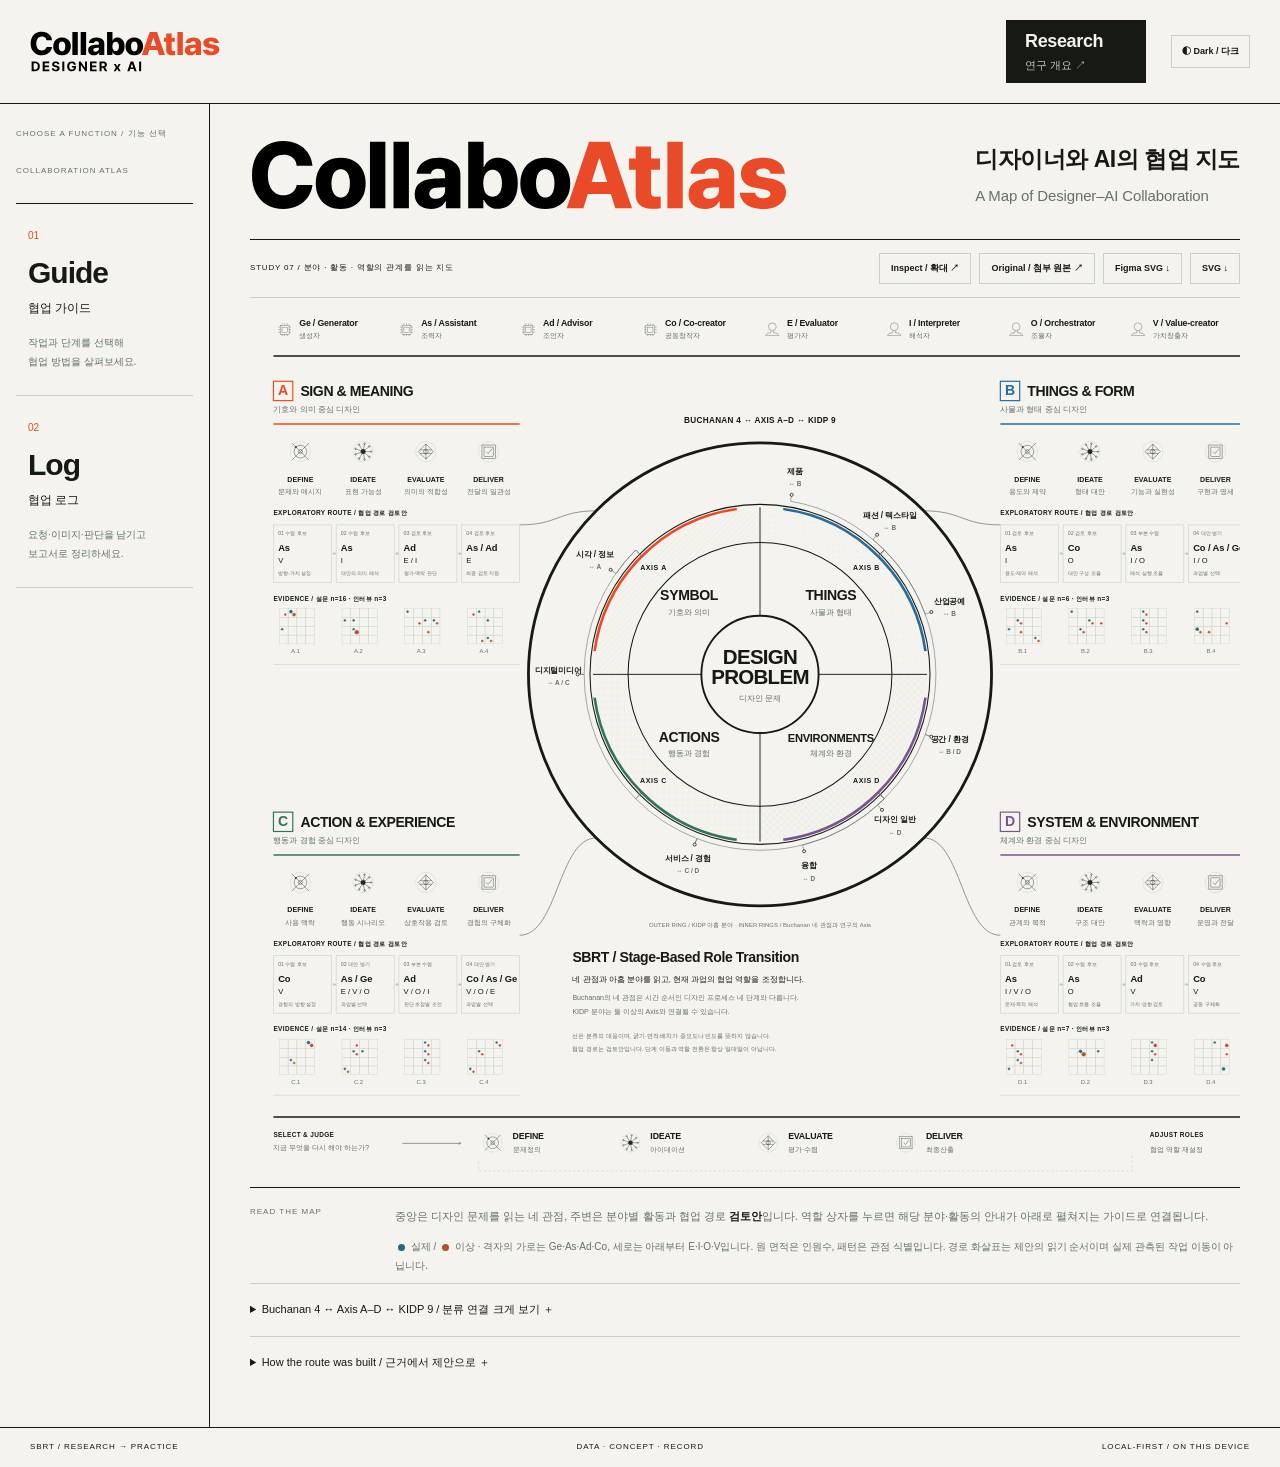
==== index.html @ 07b196d2 "Initial deploy: Collaboration Atlas static web app" ====
<!doctype html><html lang="ko"><head><meta charset="utf-8"><meta name="viewport" content="width=device-width,initial-scale=1"><meta name="theme-color" content="#FAFAF6"><title>CollaboAtlas — 디자이너와 AI의 협업 지도</title><meta name="description" content="분야, 단계, 역할과 판단을 연결하는 SBRT 연구 아틀라스와 협업 기록 도구"><script src="theme.js"></script><link rel="stylesheet" href="style.css"></head><body><header><a href="#atlas" class="brand" aria-label="CollaboAtlas 전체 지도"><img class="custom-logo logo-light" src="assets/wordmark/CollaboAtlas_custom_header_light.svg" alt="CollaboAtlas — DESIGNER × AI"><img class="custom-logo logo-dark" src="assets/wordmark/CollaboAtlas_custom_header_dark.svg" alt="CollaboAtlas — DESIGNER × AI"></a><nav id="app-modes" aria-label="두 핵심 기능"></nav><a href="#model" id="research-entry">Research<small>연구 개요 ↗</small></a><span class="header-context">ANATOMY OF<br>DESIGN COLLABORATION</span><div class="field-switch"><small>REFERENCE DOMAIN / 참고 분야</small><div id="field-switch"></div></div><button id="theme-toggle" type="button" aria-label="다크 모드로 전환" aria-pressed="false">◐ Dark / 다크</button><a class="archive-link" href="#assets">SVG ARCHIVE ↗<small>편집 가능한 도판</small></a></header><div class="app-shell"><aside><div class="index-caption">INDEX / READ · EXPLORE · RECORD</div><nav id="navigation"></nav><div class="sidebar-note"><i></i>관계는 고정되지 않는다.<br>역할과 판단을 함께 읽는다.<small>SURVEY n=43 / INTERVIEWS n=12</small></div></aside><main id="main" tabindex="-1"><p class="loading">Loading the atlas / 연구 지도를 불러오는 중입니다.</p></main></div><footer><span>SBRT / RESEARCH → PRACTICE</span><span>DATA · CONCEPT · RECORD</span><span>LOCAL-FIRST / ON THIS DEVICE</span></footer><div id="toast" role="status" aria-live="polite"></div><dialog id="confirm-dialog" aria-labelledby="confirm-title"><h2 id="confirm-title"></h2><p id="confirm-body"></p><div class="button-row"><button id="confirm-cancel">Cancel / 취소</button><button id="confirm-apply" class="danger">확인한 범위 삭제</button></div></dialog><section id="report" hidden></section><input id="backup-input" type="file" accept="application/json,.json" hidden><script src="data.js"></script><script src="map07-data.js"></script><script src="storage.js"></script><script src="graphics.js"></script><script src="map07-graphics.js"></script><script src="app.js"></script><script src="compact.js"></script><script src="structure.js"></script><script src="inline-guide.js"></script><script src="map07-ui.js"></script></body></html>
---- style.css ----
:root{--paper:#FAFAF6;--ink:#202823;--muted:#65716A;--line:#C9D0C8;--soft:#eef1e9;--accent:#E94B29}*{box-sizing:border-box}body{margin:0;background:var(--paper);color:var(--ink);font:13px/1.6 Arial,'Noto Sans CJK KR','Noto Sans KR',sans-serif}button,input,select,textarea{font:inherit;color:inherit}button,a,summary,input,select,textarea{touch-action:manipulation}button{cursor:pointer;border:1px solid var(--line);padding:9px 13px;background:transparent;font-size:11px;line-height:1.7}button:hover,.button:hover{border-color:var(--ink)}button:disabled{cursor:wait;opacity:.55}a{color:inherit}button:focus-visible,a:focus-visible,input:focus-visible,select:focus-visible,textarea:focus-visible,summary:focus-visible,[tabindex]:focus-visible{outline:2px solid var(--accent);outline-offset:3px}input,select,textarea{border:1px solid var(--line);padding:10px 12px;background:transparent;border-radius:0}textarea{resize:vertical;min-height:95px;line-height:1.8}input[type=checkbox]{accent-color:var(--ink)}label{font-size:10px;color:var(--muted)}label>input:not([type=checkbox]),label>select,label>textarea{display:block;width:100%;margin-top:7px;color:var(--ink);font-size:12px}img{max-width:100%}header{height:110px;padding:0 30px;display:flex;align-items:center;gap:28px;border-bottom:1px solid var(--ink)}.brand{text-decoration:none;font:bold 42px/.85 Arial,sans-serif;letter-spacing:-3px}.brand span{display:block;font:8px Arial,sans-serif;letter-spacing:1.7px;margin-top:12px}.header-context{font-size:9px;letter-spacing:1px;line-height:1.8;border-left:1px solid var(--line);padding-left:20px}.field-switch{margin-left:auto}.field-switch>small{font-size:8px;letter-spacing:1px;display:block;margin-bottom:8px}#field-switch{display:flex;gap:5px}#field-switch button{padding:3px 10px 3px 2px;display:flex;align-items:center;text-align:left;border-color:var(--line)}#field-switch button img{width:30px;height:36px;object-fit:contain}#field-switch button span b{font-size:10px;font-weight:500;color:var(--field)}#field-switch button span small{font-size:7px;display:block;color:var(--muted)}#field-switch button.selected{border-color:var(--field);background:#eff1e9}.archive-link{font-size:8px;letter-spacing:.8px;text-decoration:none;margin-left:5px}.archive-link small{font-size:8px;display:block;letter-spacing:0;color:var(--muted);margin-top:6px}.app-shell{display:grid;grid-template-columns:194px minmax(0,1fr);min-height:calc(100vh - 150px)}.app-shell>aside{border-right:1px solid var(--ink);padding:23px 16px;display:flex;flex-direction:column}.index-caption{font-size:7px;letter-spacing:.7px;color:var(--muted)}.nav-section{margin-top:21px}.nav-section>span{font-size:8px;letter-spacing:1.2px;color:#7d877b;display:block;margin:0 0 8px 9px}.nav-section a{display:block;text-decoration:none;border-left:1px solid var(--line);padding:9px 10px;position:relative}.nav-section a b{font-size:12px;font-weight:500;display:block;line-height:1.2}.nav-section a small{font-size:9px;display:block;color:var(--muted);margin-top:5px}.nav-section a.active{color:var(--paper);background:var(--ink);border-color:var(--ink)}.nav-section a.active small{color:#b8c2b7}.nav-section a.active:before{content:'';position:absolute;left:-16px;top:0;bottom:0;width:3px;background:var(--accent)}.sidebar-note{margin-top:auto;padding-top:30px;font-size:10px;line-height:1.9}.sidebar-note i{display:inline-block;width:5px;height:5px;background:var(--accent);border-radius:50%;margin-right:6px}.sidebar-note small{display:block;font-size:7px;letter-spacing:.5px;margin-top:17px;color:var(--muted)}main{min-width:0;padding:27px 33px 40px}.eyebrow{display:flex;justify-content:space-between;font-size:8px;letter-spacing:1.1px;gap:20px}.eyebrow>span:last-child{color:var(--muted)}.page-intro{display:flex;justify-content:space-between;align-items:flex-end;gap:35px;margin:25px 0 28px}.page-intro h1{font:500 clamp(39px,4.2vw,65px)/1.02 Arial,sans-serif;letter-spacing:-2.6px;margin:0}.page-intro h1 em{font-style:normal;color:var(--accent)}.page-intro h2{font-size:14px;font-weight:500;margin:16px 0 0;letter-spacing:-.4px}.page-intro>p{font-size:11px;line-height:1.9;color:var(--muted);max-width:305px;margin:0 0 3px}.status-tag{display:inline-block;font-size:8px;letter-spacing:.5px;border:1px solid var(--ink);padding:3px 6px;line-height:1.5}.status-tag.data{background:var(--ink);color:var(--paper)}.status-tag.concept{border-style:dashed;color:#65715f}.status-tag.record{border-color:var(--accent);color:var(--accent)}.reading-levels{display:grid;grid-template-columns:repeat(3,1fr);border-top:1px solid var(--ink);border-bottom:1px solid var(--line);padding:13px 0;gap:20px}.reading-levels>div{display:flex;align-items:center;gap:10px}.reading-levels>div>span:last-child{font-size:9px;color:var(--muted)}.atlas-tools{display:flex;justify-content:space-between;gap:12px;align-items:center;padding:18px 0 15px}.button-row{display:flex;gap:8px;align-items:center;flex-wrap:wrap}.button{display:inline-block;border:1px solid var(--line);padding:9px 13px;font-size:11px;text-decoration:none;line-height:1.7}.dark{background:var(--ink)!important;color:var(--paper)!important;border-color:var(--ink)!important}.check-label{display:flex;align-items:center;gap:6px;font-size:9px}.check-label input{margin:0}.atlas-tools button,.atlas-tools .button,.atlas-tools select{font-size:9px;padding:7px 9px}.atlas-layout{display:grid;grid-template-columns:minmax(0,1fr) 180px;gap:22px;border-top:1px solid var(--ink);padding-top:15px}.atlas-layout>section{min-width:0}.map-viewport{overflow:auto;scrollbar-color:#a6b19f var(--paper)}.dense-map{display:block;width:100%;min-width:880px;font-family:Arial,'Noto Sans CJK KR',sans-serif}.map-viewport.zoomed .dense-map{width:1800px;max-width:none}.dense-map text{fill:var(--ink)}.gserial{font-size:10px;letter-spacing:.8px}.stage-white{fill:#FAFAF6!important;font-size:15px;letter-spacing:.8px}.glabel{font-size:13px}.gfield{font-size:12px;fill:var(--field)!important;letter-spacing:.2px}.gtiny{font-size:9px;fill:var(--muted)!important}.gcode{font-size:10px;fill:var(--muted)!important}.construction{fill:none;stroke:#d4d9d0;stroke-width:.7}.gcell{fill:none;stroke:#aeb9ac;stroke-width:.8}.gcell.occupied{fill:#e9ede4}.gconverge{fill:none;stroke:var(--field,var(--accent));stroke-width:1.1}.gcount{fill:var(--field)!important;font-size:7px}.gpath{fill:none;stroke:var(--field);stroke-width:1.2}.gpoint{fill:var(--field);stroke:var(--field);stroke-width:1}.gpoint.hollow{fill:var(--paper)}.gpointlabel{fill:var(--field)!important;font-size:7px}.gunit{fill:var(--field)!important;font-size:9px}.map-muted{opacity:.17}.map-action,.map-point{cursor:pointer}.map-action:hover,.map-point:hover{opacity:.65}.shared-ribbon{stroke:var(--field);fill:none;opacity:.2}.point-detail{font-size:10px;min-height:44px;line-height:1.8;padding:12px 0;border-top:1px solid var(--line);color:var(--accent)}.map-legend{font-size:9px;line-height:1.9;color:var(--muted)}.map-legend p{margin:5px 0}.map-legend b{color:var(--ink);font-weight:500}.atlas-rail{padding-left:18px;border-left:1px solid var(--line)}.section-code{font-size:8px;letter-spacing:.7px}.atlas-rail h3{font:500 43px/1 Arial,sans-serif;letter-spacing:-2px;margin:15px 0}.atlas-rail h3 small{display:block;font-size:10px;letter-spacing:0;margin-top:9px}.atlas-rail p{font-size:9px;line-height:1.9;color:var(--muted)}.difference-grid{display:grid;grid-template-columns:1.7fr repeat(4,1fr);gap:5px 2px;margin:25px 0 15px;align-items:center}.difference-grid>span{font-size:9px;text-align:center;color:var(--muted)}.difference-grid>b{font-size:9px;font-weight:400}.difference-grid .difference-dot{font-size:11px;color:var(--muted)}.difference-grid .changed{color:var(--ink)}.rail-break{border-top:1px solid var(--line);margin:22px 0}.actor-mini{display:flex;align-items:center;justify-content:center}.actor-mini img{width:60px;height:70px}.actor-mini span{font-size:12px;color:var(--muted)}.text-link{font-size:10px;text-decoration:none;border-bottom:1px solid var(--line);padding-bottom:4px}.practice-flow{display:grid;grid-template-columns:repeat(6,1fr);gap:16px;border-top:1px solid var(--ink);margin-top:25px;padding-top:18px}.practice-flow span{font-size:8px;letter-spacing:.4px;border:1px solid var(--line);padding:12px 10px;position:relative}.practice-flow b{display:block;font-size:8px;font-weight:400;color:var(--muted);margin-bottom:7px}.practice-flow span:not(:last-child):after{content:'→';position:absolute;right:-13px;top:22px;color:#929d8b}.bottom-actions{display:flex;gap:10px;margin:25px 0;flex-wrap:wrap}.source-note{font-size:10px;line-height:1.9;color:var(--muted);margin:15px 0}.tab-strip{display:flex;border-top:1px solid var(--ink);border-bottom:1px solid var(--line);margin-bottom:25px;overflow:auto}.tab-strip button{border:0;border-right:1px solid var(--line);padding:14px 18px;white-space:nowrap;font-size:11px}.tab-strip .active{background:var(--ink);color:var(--paper)}.model-statement{max-width:850px;margin:25px 0 35px}.model-statement p{font-size:22px;line-height:1.9;letter-spacing:-.6px}.model-statement p+p{font-size:14px;color:var(--muted);letter-spacing:0}.three-principles{display:grid;grid-template-columns:repeat(3,1fr);border-top:1px solid var(--ink);gap:28px;padding-top:20px}.three-principles article>span{font-size:9px;letter-spacing:.8px;color:var(--muted)}h3 small{display:block;font-size:12px;font-weight:400;line-height:1.8;letter-spacing:0;margin-top:8px}.three-principles h3{font-size:24px;line-height:1.15;letter-spacing:-.7px;font-weight:500}.three-principles p{font-size:11px;line-height:1.9;color:var(--muted)}.non-inversion{display:flex;gap:35px;align-items:center;border-top:1px solid var(--line);border-bottom:1px solid var(--line);padding:30px 15px;margin:25px 0}.non-inversion>img{width:110px;height:110px;flex-shrink:0}.non-inversion>div{max-width:650px}.non-inversion span{font-size:9px;letter-spacing:1px}.non-inversion h3{font-size:30px;font-weight:500;line-height:1.1;letter-spacing:-.7px;margin:16px 0}.non-inversion p{font-size:12px;line-height:1.9;color:var(--muted)}.stage-definition-grid{display:grid;grid-template-columns:repeat(4,1fr);gap:25px;margin:25px 0}.stage-definition-grid img{width:110px;height:110px;display:block}.stage-definition-grid article{border-top:1px solid var(--line);padding:20px 0}.stage-definition-grid span{font-size:9px;color:var(--muted)}.stage-definition-grid h3{font-size:25px;font-weight:500;margin:10px 0}.stage-definition-grid p{font-size:12px;line-height:1.9;color:var(--muted)}.explanation{max-width:850px;margin:25px 0}.explanation h3{font-size:22px;font-weight:500}.explanation p,.body-copy{font-size:12px;line-height:1.9;color:var(--muted)}.missing-evidence{border:1px dashed #9faa99;padding:20px 24px;margin:25px 0;max-width:1000px}.missing-evidence>b{font-size:11px;font-weight:500;letter-spacing:.5px}.missing-evidence p{font-size:11px;line-height:1.9;color:var(--muted);margin-bottom:0}.provenance-chain{display:flex;align-items:center;gap:22px;border-top:1px solid var(--line);border-bottom:1px solid var(--line);padding:25px 0;margin:25px 0}.provenance-chain>span{font-size:19px;font-weight:500;flex:1}.provenance-chain small{display:block;font-size:11px;font-weight:400;color:var(--muted);margin-top:8px}.provenance-chain>b{font-size:16px;font-weight:400;color:var(--muted)}.domain-grid{display:grid;grid-template-columns:repeat(4,1fr);margin:25px 0;border-top:1px solid var(--ink);border-bottom:1px solid var(--ink)}.domain-grid article{padding:15px 18px 20px;border-right:1px solid var(--line);display:flex;flex-direction:column}.domain-grid article:first-child{padding-left:0}.domain-grid article:last-child{border-right:0;padding-right:0}.domain-head{border:0;padding:0;display:flex;align-items:center;text-align:left;gap:5px}.domain-head img{width:75px;height:100px;flex-shrink:0}.domain-head b{font-size:16px;font-weight:500;line-height:1.2;display:block;color:var(--field);letter-spacing:-.4px}.domain-head small{font-size:11px;display:block;margin-top:8px}.domain-grid h4{font-size:14px;line-height:1.8;font-weight:500;letter-spacing:-.3px}.domain-grid p{font-size:10px;line-height:1.9;color:var(--muted)}.domain-grid article>button:last-child{font-size:10px;text-align:left;padding:14px 0 0;border:0;border-top:1px solid var(--line);margin-top:20px;color:var(--field)}.concept-caption{font-size:9px;line-height:1.8;color:var(--muted);margin-top:auto}.section-heading{display:flex;justify-content:space-between;align-items:center;gap:18px;border-top:1px solid var(--ink);padding-top:16px;margin:22px 0 18px}.section-heading>span:first-child{font-size:9px;letter-spacing:.7px}.comparison-pairs{display:grid;grid-template-columns:repeat(4,1fr);gap:22px;border-bottom:1px solid var(--ink);padding-bottom:24px}.comparison-pairs section{min-width:0;border-right:1px solid var(--line);padding-right:18px}.comparison-pairs section:last-child{border:0;padding-right:0}.comparison-pairs h3{font-size:16px;font-weight:500;color:var(--field)}.matrix-label{font-size:8px;letter-spacing:.5px;color:var(--muted);border-top:1px solid var(--line);padding-top:10px;margin-top:12px}.single-matrix{width:100%;display:block;overflow:visible}.comparison-pairs button{font-size:9px;border:0;border-top:1px solid var(--line);padding:12px 0;color:var(--field);width:100%;text-align:left}.hypothesis{border-top:1px solid var(--ink);padding:25px 0;margin-top:30px}.hypothesis h3{font-size:30px;font-weight:500;letter-spacing:-1px}.hypothesis p{font-size:12px;line-height:1.9;color:var(--muted)}.loop-diagram{display:flex;align-items:center;gap:18px;margin:25px 0}.loop-diagram span{border:1px solid var(--line);padding:18px 13px;font-size:12px;flex:1}.loop-diagram>b{font-weight:400;color:var(--muted)}.actor-legend{display:flex;align-items:center;gap:25px;padding:25px 0;border-top:1px solid var(--ink);border-bottom:1px solid var(--line);margin:25px 0 30px}.actor-legend>div{flex:1}.actor-legend img{height:100px;width:100px;object-fit:contain;display:block;margin:0 auto 15px}.actor-legend b{display:block;font-size:14px;font-weight:500;text-align:center}.actor-legend p{font-size:11px;line-height:1.9;color:var(--muted)}.actor-legend>span{color:var(--muted);font-size:20px}.role-tabs{display:grid;grid-template-columns:repeat(4,1fr);border-bottom:1px solid var(--line);margin-bottom:25px}.role-tabs button{text-align:left;border:0;padding:13px 16px;border-top:1px solid var(--line);border-right:1px solid var(--line)}.role-tabs button.active{background:#e8ece3;box-shadow:inset 0 2px var(--accent)}.role-tabs span{font-size:9px;color:var(--muted)}.role-tabs b{font-size:16px;font-weight:500;display:block;margin:5px 0}.role-tabs small{font-size:11px;display:block}.role-explainer{max-width:1000px;padding:0 20px 25px}.role-explainer>img{display:block;width:100%;max-height:490px;object-fit:contain;margin:25px auto}.role-explainer p{font-size:12px;line-height:1.9;color:var(--muted)}.guide-flow-labels{display:flex;gap:20px;align-items:center;flex-wrap:wrap;border-top:1px solid var(--ink);border-bottom:1px solid var(--line);padding:12px 0;font-size:8px;letter-spacing:.7px}.guide-flow-labels b{font-weight:400;color:var(--muted)}.guide-main{display:grid;grid-template-columns:1fr 1.15fr;gap:35px}.guide-main>section{min-width:0}.guide-main .section-heading{flex-wrap:wrap;border-top:0}.survey-line{display:flex;gap:13px;align-items:center;padding:15px 0;border-top:1px solid var(--line);border-bottom:1px solid var(--line)}.survey-line>div{flex:1;min-width:0}.survey-line small{font-size:9px;color:var(--muted)}.survey-line p{font-size:13px;font-weight:500;line-height:1.9;margin:6px 0}.survey-line>span{color:var(--accent)}.tie{font-size:9px;color:var(--muted)}.guide-matrices{display:grid;grid-template-columns:1fr 1fr;gap:20px}.guide-matrices b{font-size:9px;font-weight:500;letter-spacing:.6px}.role-selects{display:grid;grid-template-columns:1fr 1fr;gap:15px}.metaphor{font-size:25px;line-height:1.6;font-weight:500;letter-spacing:-.7px;margin:25px 0 13px}.module-actors{display:flex;align-items:center;gap:4px;padding:12px 0;border-top:1px solid var(--line);border-bottom:1px solid var(--line);margin-top:23px}.module-actors>img{width:55px;height:65px}.module-actors>span{font-size:10px}.module-actors>span small{display:block;font-size:9px;color:var(--muted)}.module-object{flex:1;min-width:80px;text-align:center;position:relative;margin:0 6px;border-left:1px solid var(--line);border-right:1px solid var(--line);padding:0 6px}.module-object img{width:40px;height:50px;display:block;margin:auto}.module-object b{font-size:9px;font-weight:500;display:block}.module-object small{font-size:8px;color:var(--muted)}.action-diagrams{display:grid;grid-template-columns:1fr;gap:15px;padding:20px 0}.action-diagrams img{width:100%;max-height:220px;object-fit:contain}.guide-bottom{display:grid;grid-template-columns:1fr 1fr;gap:35px}.guide-bottom blockquote{font-size:13px;line-height:2;border-left:2px solid var(--accent);margin:20px 0;padding:10px 18px;white-space:pre-wrap}.guide-bottom h3{font-size:22px;line-height:1.7;letter-spacing:-.6px;font-weight:500}.guide-bottom>section>p{font-size:12px;line-height:1.9;color:var(--muted)}.stage-autonomy{display:flex;align-items:center;gap:25px;padding:18px 0;border-top:1px solid var(--line);margin-top:30px}.stage-autonomy>span{font-size:9px;letter-spacing:.5px}.stage-autonomy strong{font-size:29px;font-weight:500;letter-spacing:-1px}.stage-autonomy strong small{font-size:12px;letter-spacing:0;color:var(--muted)}.stage-autonomy p{font-size:10px;line-height:1.8;color:var(--muted)}.evidence-columns{display:grid;grid-template-columns:repeat(3,1fr);gap:30px;border-top:1px solid var(--ink);padding-top:25px}.evidence-columns>article{border-right:1px solid var(--line);padding-right:25px}.evidence-columns>article:last-child{border:0;padding:0}.evidence-columns h3{font:500 55px/1.1 Arial,sans-serif;letter-spacing:-2px;margin:22px 0}.evidence-columns h3 small{font-size:11px;letter-spacing:0;line-height:1.8;margin-top:13px}.evidence-columns p{font-size:11px;line-height:1.95;color:var(--muted)}.evidence-columns .small-metric{font-size:31px;letter-spacing:-.9px}.autonomy-table{border-top:1px solid var(--line);margin:20px 0}.autonomy-table>div{display:flex;justify-content:space-between;align-items:center;padding:12px 0;border-bottom:1px solid var(--line)}.autonomy-table>div>span{font-size:12px}.autonomy-table small{font-size:9px;display:block;color:var(--muted)}.autonomy-table b{font-size:22px;font-weight:500}.autonomy-table b small{display:inline;font-size:10px;margin-left:4px}.line-grammar{margin:30px 0}.line-grammar h3{font-size:23px;font-weight:500}.line-grammar table{width:100%;border-collapse:collapse}.line-grammar th,.line-grammar td{font-size:11px;text-align:left;padding:15px 13px;border-bottom:1px solid var(--line);font-weight:400}.line-grammar th{background:var(--soft)}.storage-note{border-top:1px solid var(--ink);border-bottom:1px solid var(--line);padding:13px 0;margin-bottom:20px}.storage-note>span{font-size:9px;letter-spacing:.6px}.storage-note p{font-size:10px;color:var(--muted);margin:6px 0 0}.storage-note.error{color:#9b3c2f}.project-picker{display:flex;align-items:flex-end;gap:15px;margin:20px 0}.project-picker label{min-width:250px;flex:1}.project-picker select{font-size:14px}.project-editor{border-top:1px solid var(--line);border-bottom:1px solid var(--line);padding:17px 0;margin:20px 0}.project-editor summary,.entry-details summary,.timeline-entry summary{font-size:11px;cursor:pointer}.project-editor form{padding-top:20px}.form-grid{display:grid;grid-template-columns:1fr 1fr;gap:20px;margin:15px 0 20px}.project-editor textarea{min-height:80px}.project-editor .button-row{margin-top:20px}.record-project-title{display:flex;align-items:center;justify-content:space-between;gap:30px;margin:30px 0}.record-project-title span{font-size:9px;letter-spacing:.8px;color:var(--accent)}.record-project-title h3{font-size:28px;font-weight:500;letter-spacing:-.7px;margin:8px 0}.record-project-title p{font-size:11px;color:var(--muted);max-width:650px}.record-stage-tabs{display:grid;grid-template-columns:repeat(4,1fr);border-top:1px solid var(--ink);border-bottom:1px solid var(--ink);margin:25px 0}.record-stage-tabs button{border:0;border-right:1px solid var(--line);padding:10px 12px;display:flex;align-items:center;gap:10px;text-align:left}.record-stage-tabs button:last-child{border:0}.record-stage-tabs button.active{background:var(--soft);box-shadow:inset 0 -2px var(--accent)}.record-stage-tabs img{width:45px;height:50px;object-fit:contain}.record-stage-tabs span{font-size:12px}.record-stage-tabs small{font-size:9px;display:block;color:var(--muted);margin-top:5px}.record-composer{padding:20px 0;border-bottom:1px solid var(--ink)}.record-composer h3{font-size:24px;font-weight:500;letter-spacing:-.5px;margin:14px 0 24px}.entry-details{border-top:1px solid var(--line);padding-top:15px;margin:20px 0}.entry-details .source-note{font-size:9px}.image-input{border-top:1px solid var(--line);padding-top:20px;margin:25px 0}.image-input>label{display:block;margin-bottom:10px}.image-input>input{max-width:100%;font-size:11px}.draft-images{display:grid;grid-template-columns:repeat(4,1fr);gap:18px;margin-top:18px}.draft-images figure{margin:0}.draft-images figure>img{width:100%;height:130px;object-fit:contain;background:var(--soft);border:1px solid var(--line)}.draft-images label{display:block;margin-top:10px;font-size:9px}.draft-images input,.draft-images select{font-size:10px;padding:8px}.draft-images button{border:0;padding:8px 0;font-size:9px}.composer-status{font-size:10px;color:var(--muted)}.record-timeline{margin-top:30px}.record-timeline .section-heading select{font-size:10px;max-width:180px}.timeline-entry{border-top:1px solid var(--line);padding:22px 0}.entry-heading{display:flex;align-items:center;gap:10px;flex-wrap:wrap}.entry-heading>span{font-size:11px;color:var(--accent)}.entry-heading time{font-size:9px;color:var(--muted);margin-left:auto}.entry-heading button{border:0;font-size:9px;padding:5px}.entry-roles{display:flex;gap:10px;align-items:center;margin:13px 0;font-size:11px}.entry-roles b{font-weight:400;color:var(--muted)}.entry-copy{display:grid;grid-template-columns:1fr 1fr;gap:25px}.entry-copy small{font-size:8px;letter-spacing:.7px;color:var(--muted)}.entry-copy p{font-size:12px;white-space:pre-wrap;overflow-wrap:anywhere;line-height:1.9}.entry-image-strip{display:flex;gap:15px;overflow:auto;margin:18px 0}.entry-image-strip figure{margin:0;flex:0 0 190px}.entry-image-strip img{width:190px;height:150px;object-fit:contain;background:var(--soft);border:1px solid var(--line)}figcaption{font-size:9px;color:var(--muted);line-height:1.7;margin-top:7px}.timeline-entry details{margin-top:15px}.timeline-entry dl,.report-entry dl{font-size:11px;line-height:1.9}.timeline-entry dt,.report-entry dt{font-size:9px;letter-spacing:.4px;color:var(--muted);margin-top:15px}.timeline-entry dd,.report-entry dd{margin:5px 0;white-space:pre-wrap;overflow-wrap:anywhere}.export-panel{display:grid;grid-template-columns:1fr 1.25fr;gap:35px;padding:25px 0;border-top:1px solid var(--ink);border-bottom:1px solid var(--line);margin:30px 0}.export-panel>div>span{font-size:8px;letter-spacing:.8px}.export-panel h3{font-size:25px;font-weight:500;letter-spacing:-.5px;margin:12px 0}.export-panel p{font-size:11px;line-height:1.9;color:var(--muted)}.export-controls{display:flex;flex-direction:column;gap:13px;justify-content:center}.export-controls .button-row{margin-top:10px}.reset-area p{font-size:10px;color:var(--muted)}.danger,.text-danger{color:#9a3f30!important;border-color:#b9887d!important}.empty-state{padding:35px 20px;border:1px dashed #a7b1a0;color:var(--muted);font-size:12px;line-height:1.9;margin:25px 0}.download-grid{display:grid;grid-template-columns:repeat(3,1fr);gap:28px;border-top:1px solid var(--ink);padding-top:25px}.download-grid article{border-right:1px solid var(--line);padding-right:25px}.download-grid article:last-child{border:0;padding:0}.download-grid article>span{font-size:9px;letter-spacing:.6px;color:var(--muted)}.download-grid h3{font-size:33px;font-weight:500;letter-spacing:-.8px}.download-grid p{font-size:11px;line-height:1.9;color:var(--muted)}.asset-plates{display:grid;grid-template-columns:1fr 1fr;gap:30px;margin:35px 0}.asset-plates figure{margin:0;border-top:1px solid var(--line);padding-top:20px}.asset-plates img{width:100%;max-height:650px;object-fit:contain}.asset-plates figcaption{font-size:10px;margin-top:16px}footer{border-top:1px solid var(--ink);padding:13px 30px;display:flex;justify-content:space-between;font-size:8px;letter-spacing:.9px;gap:20px}#toast{position:fixed;left:50%;bottom:25px;transform:translate(-50%,20px);z-index:100;background:var(--ink);color:var(--paper);padding:14px 22px;font-size:12px;max-width:600px;width:max-content;max-width:calc(100vw - 35px);opacity:0;pointer-events:none;transition:opacity .2s,transform .2s}#toast.visible{opacity:1;transform:translate(-50%,0)}dialog{border:1px solid var(--ink);background:var(--paper);color:var(--ink);max-width:550px;width:calc(100vw - 40px);padding:28px}dialog::backdrop{background:#20282366}dialog h2{font-size:23px;font-weight:500;letter-spacing:-.5px}dialog p{font-size:12px;line-height:1.95;margin:20px 0 25px}.report-open{overflow:hidden}#report{position:fixed;inset:0;z-index:50;background:#e9ede4;overflow:auto;padding:25px}#report[hidden]{display:none}.report-tools{display:flex;gap:12px;align-items:center;flex-wrap:wrap;max-width:900px;margin:0 auto 20px}.report-tools p{font-size:10px;color:var(--muted);flex-basis:100%}.report-document{background:#fff;padding:50px;max-width:900px;margin:auto}.report-document h1{font-size:33px;font-weight:500;letter-spacing:-1px;overflow-wrap:anywhere}.report-document>p{font-size:12px;line-height:1.9;white-space:pre-wrap}.report-stage{border-top:1px solid var(--ink);padding-top:20px;margin-top:30px}.report-stage h2{font-size:22px;font-weight:500}.report-entry{border-top:1px solid var(--line);padding-top:15px;margin-top:25px}.report-entry h3{font-size:12px;font-weight:500;margin-top:20px}.report-entry>p{font-size:12px;line-height:1.9;white-space:pre-wrap;overflow-wrap:anywhere}.report-images{display:grid;grid-template-columns:1fr 1fr;gap:20px;margin-top:20px}.report-images figure{margin:0;break-inside:avoid}.report-images img{width:100%;max-height:300px;object-fit:contain}.loading{font-size:12px;color:var(--muted);padding:50px 0}
@media(min-width:1600px){main{padding:32px 48px}.atlas-layout{grid-template-columns:minmax(0,1fr) 205px;gap:30px}.page-intro h1{font-size:72px}.dense-map{min-width:1100px}}@media(max-width:1250px){.header-context{display:none}header{gap:20px}.archive-link{display:none}.page-intro{align-items:flex-start;flex-direction:column;gap:18px}.page-intro>p{max-width:100%;margin:0}.page-intro>p br{display:none}.reading-levels>div{align-items:flex-start;flex-direction:column;gap:7px}.atlas-tools{align-items:flex-start;flex-direction:column}.atlas-layout{grid-template-columns:minmax(0,1fr) 155px;gap:15px}.atlas-rail{padding-left:12px}.guide-main{grid-template-columns:1fr}.action-diagrams{grid-template-columns:1fr 1fr}.domain-head{display:block}.domain-head img{width:80px;height:95px}.domain-head b{font-size:16px}.domain-grid{gap:0}.domain-grid article{padding:15px 12px 20px}.evidence-columns{gap:20px}.evidence-columns>article{padding-right:18px}.stage-definition-grid{gap:18px}.practice-flow{gap:12px}.practice-flow span{padding:10px 7px;font-size:7px}.practice-flow span:not(:last-child):after{right:-11px}}@media(max-width:1000px){.app-shell{grid-template-columns:165px minmax(0,1fr)}.app-shell>aside{padding:22px 12px}.nav-section a.active:before{left:-12px}main{padding:24px 22px 35px}.nav-section a b{font-size:11px}.index-caption{font-size:6px}.sidebar-note{font-size:9px}.page-intro h1{font-size:48px}.atlas-layout{grid-template-columns:1fr}.atlas-rail{border-left:0;border-top:1px solid var(--line);padding:20px 0;display:grid;grid-template-columns:1fr 1fr;gap:10px 25px}.atlas-rail>.section-code:first-child,.atlas-rail>h3,.atlas-rail>.difference-grid{grid-column:1}.atlas-rail .difference-grid{max-width:250px}.atlas-rail>.rail-break{display:none}.atlas-rail>.section-code:nth-of-type(2){grid-column:2;grid-row:1}.atlas-rail>.actor-mini{grid-column:2;grid-row:2}.atlas-rail>.actor-mini+p{grid-column:2;grid-row:3}.atlas-rail>.text-link{grid-column:2}.atlas-rail .section-code:last-of-type{grid-column:1/-1}.atlas-rail .section-code:last-of-type+p{grid-column:1/-1}.domain-grid{grid-template-columns:1fr 1fr}.domain-grid article{border-bottom:1px solid var(--line);padding:15px 15px 20px!important}.domain-grid article:nth-child(2){border-right:0}.domain-head{display:flex}.comparison-pairs{grid-template-columns:1fr 1fr;gap:25px}.comparison-pairs section:nth-child(2){border:0}.evidence-columns{grid-template-columns:1fr}.evidence-columns>article{border:0;border-bottom:1px solid var(--line);padding:0 0 25px}.evidence-columns .autonomy-table{max-width:550px}.evidence-columns h3{font-size:45px}.download-grid{grid-template-columns:1fr}.download-grid article{border:0;border-bottom:1px solid var(--line);padding:0 0 25px}.download-grid h3{margin:15px 0}.draft-images{grid-template-columns:1fr 1fr}.record-stage-tabs img{width:35px;height:45px}.record-stage-tabs button{padding:8px}.record-stage-tabs span{font-size:11px}.record-stage-tabs small{font-size:8px}.export-panel{grid-template-columns:1fr;gap:15px}.asset-plates{grid-template-columns:1fr}.asset-plates img{max-height:none}.provenance-chain{flex-wrap:wrap;gap:15px}.provenance-chain>span{min-width:110px;font-size:16px}.stage-definition-grid{grid-template-columns:1fr 1fr}.non-inversion{padding:25px 0;gap:18px}.non-inversion>img{width:75px;height:85px}.non-inversion h3{font-size:25px}.guide-bottom{grid-template-columns:1fr;gap:10px}.three-principles{gap:18px}.three-principles h3{font-size:21px}.loop-diagram{flex-wrap:wrap}.loop-diagram>span{min-width:150px}.module-actors>img{width:70px;height:80px}.actor-legend{gap:15px}.actor-legend p{font-size:10px}}@media(max-width:700px){header{height:auto;min-height:130px;flex-wrap:wrap;padding:20px;gap:20px}.brand{font-size:37px}.field-switch{margin:0;flex:1;min-width:250px}.field-switch>small{font-size:7px}#field-switch{display:grid;grid-template-columns:1fr 1fr;gap:4px}#field-switch button{padding:4px 6px 4px 0;min-height:42px}#field-switch button img{height:32px;width:26px}#field-switch button span b{font-size:9px}#field-switch button span small{font-size:6px}.app-shell{display:block}.app-shell>aside{border-right:0;border-bottom:1px solid var(--line);padding:10px 0}.index-caption,.sidebar-note{display:none}#navigation{display:flex;overflow:auto;gap:12px;padding:0 15px}.nav-section{margin:0;display:flex;gap:2px;flex-shrink:0}.nav-section>span{font-size:7px;writing-mode:vertical-rl;margin:0 5px 0 0;letter-spacing:.5px}.nav-section a{min-width:100px;padding:10px 9px}.nav-section a.active:before{display:none}.nav-section a b{font-size:10px}.nav-section a small{font-size:8px}main{padding:22px 20px 30px}.eyebrow{font-size:7px;letter-spacing:.5px}.eyebrow>span:last-child{display:none}.page-intro{margin:22px 0 24px}.page-intro h1{font-size:43px;letter-spacing:-2px}.page-intro h2{font-size:13px;line-height:1.8}.page-intro>p{font-size:11px}.reading-levels{gap:10px}.reading-levels>div>span:last-child{font-size:8px;line-height:1.8}.status-tag{font-size:7px;padding:3px 5px}.atlas-tools .button-row{gap:7px}.atlas-tools .button{font-size:8px}.dense-map{min-width:1000px}.map-viewport.zoomed .dense-map{width:1800px}.atlas-rail{display:block}.atlas-rail>.rail-break{display:block}.atlas-rail .difference-grid{max-width:280px}.actor-mini{justify-content:flex-start}.practice-flow{grid-template-columns:repeat(3,1fr);gap:12px}.practice-flow span{font-size:8px;padding:12px 10px}.practice-flow span:nth-child(3):after{display:none}.bottom-actions{flex-direction:column}.three-principles{grid-template-columns:1fr;gap:15px}.three-principles article{border-bottom:1px solid var(--line);padding-bottom:15px}.model-statement p{font-size:19px;line-height:1.9}.model-statement p+p{font-size:12px}.non-inversion{flex-wrap:wrap;gap:15px}.non-inversion>div{order:3;flex-basis:100%}.non-inversion>img{width:90px}.non-inversion>img:last-child{margin-left:auto}.tab-strip button{font-size:10px;padding:13px}.domain-grid article{padding:12px 12px 18px!important}.domain-head{display:block}.domain-head b{font-size:15px}.domain-grid h4{font-size:13px}.domain-grid p{font-size:10px}.domain-grid article>button:last-child{font-size:9px}.section-heading{align-items:flex-start;flex-direction:column;gap:12px}.section-heading>span:first-child{font-size:8px;line-height:1.8}.comparison-pairs{gap:15px}.comparison-pairs section{padding-right:10px}.comparison-pairs h3{font-size:13px}.comparison-pairs button{font-size:9px}.actor-legend{flex-wrap:wrap;gap:10px}.actor-legend>div{min-width:80px}.actor-legend>span{font-size:13px}.actor-legend img{width:70px;height:80px}.actor-legend b{font-size:10px}.actor-legend p{font-size:9px}.role-tabs button{padding:12px 8px}.role-tabs b{font-size:12px;overflow-wrap:anywhere}.role-tabs small{font-size:10px}.role-tabs span{font-size:8px}.role-explainer{padding:0 0 20px}.role-explainer p{font-size:11px}.guide-flow-labels{gap:10px;font-size:7px}.guide-main{gap:15px}.survey-line p{font-size:11px}.survey-line{gap:8px}.guide-matrices{gap:12px}.role-selects{grid-template-columns:1fr;gap:12px}.metaphor{font-size:22px}.module-actors{flex-wrap:wrap;justify-content:center}.module-actors>img{width:50px;height:60px}.module-object{min-width:120px}.module-actors>span{font-size:9px}.action-diagrams{grid-template-columns:1fr;gap:20px}.guide-bottom blockquote{font-size:12px;padding:8px 14px}.guide-bottom h3{font-size:20px}.stage-autonomy{flex-wrap:wrap;gap:10px 20px}.stage-autonomy p{flex-basis:100%;margin:0}.form-grid{grid-template-columns:1fr;gap:15px}.project-picker{align-items:stretch;flex-direction:column}.project-picker label{min-width:0}.record-project-title{align-items:flex-start;flex-direction:column;gap:10px}.record-project-title h3{font-size:25px}.record-stage-tabs{grid-template-columns:1fr 1fr}.record-stage-tabs button{border-bottom:1px solid var(--line)}.record-stage-tabs button:nth-child(2){border-right:0}.record-stage-tabs img{width:43px;height:50px}.record-stage-tabs span{font-size:12px}.record-stage-tabs small{font-size:9px}.record-composer h3{font-size:21px}.entry-heading{gap:7px}.entry-heading time{margin-left:0;flex-basis:100%}.entry-copy{grid-template-columns:1fr;gap:7px}.entry-roles{font-size:10px;flex-wrap:wrap}.draft-images{gap:12px}.draft-images figure>img{height:110px}.draft-images input,.draft-images select{font-size:10px;padding:7px}.entry-image-strip figure{flex-basis:150px}.entry-image-strip img{width:150px;height:130px}.reset-area .button-row{align-items:stretch;flex-direction:column}.line-grammar table{display:block;overflow:auto}.line-grammar th,.line-grammar td{font-size:10px;min-width:110px;padding:12px 10px}.line-grammar h3{font-size:20px}.evidence-columns h3{font-size:40px}.download-grid h3{font-size:29px}.asset-plates{gap:20px}.report-document{padding:25px}.report-document h1{font-size:26px}.report-images{grid-template-columns:1fr}#report{padding:15px}footer{padding:13px 20px;font-size:7px}footer span:last-child{display:none}}
@media(prefers-reduced-motion:reduce){*{scroll-behavior:auto!important;transition:none!important}}
@media print{@page{size:A4;margin:15mm}body{background:#fff!important;font-size:11px}.report-open>header,.report-open>.app-shell,.report-open>footer,#toast,dialog,.report-tools,#backup-input{display:none!important}.report-open{overflow:visible}#report{display:block!important;position:static!important;overflow:visible;padding:0;background:#fff}.report-document{max-width:none;padding:0;margin:0}.report-document h1{font-size:25px}.report-stage h2{font-size:19px;break-after:avoid}.report-entry h3{break-after:avoid}.report-entry>p{font-size:11px}.report-images{display:grid;grid-template-columns:1fr 1fr;gap:12px}.report-images img{max-height:200px}.report-images figure{break-inside:avoid}.report-document .source-note{font-size:9px}#report[hidden]{display:none!important}body:not(.report-open) #report{display:none!important}}

/* Return to the bold, bright typographic direction of the first edition. */
.page-intro h1{font-weight:800;letter-spacing:-3px}
.page-intro h1 em{font-weight:800}
.page-intro h2{font-weight:600}
.nav-section a b,#field-switch button span b{font-weight:700}
.three-principles h3,.non-inversion h3,.stage-definition-grid h3,.domain-head b,.role-tabs b,.metaphor,.guide-bottom h3,.record-project-title h3,.record-composer h3,.export-panel h3,.download-grid h3,.line-grammar h3{font-weight:700}
button,.button{font-weight:600}
@media(max-width:700px){.page-intro h1{letter-spacing:-2px}}
/* Compact editorial presentation */
:root{--paper:#f4f3ed;--ink:#171915}
header{height:100px}.brand{font-size:43px;font-weight:900}.header-context{display:none}.app-shell{grid-template-columns:210px minmax(0,1fr)}main{padding:30px 40px 38px}.index-caption{font-size:8px;letter-spacing:1px;margin-bottom:24px}.simple-nav a{display:block;text-decoration:none;border-top:1px solid var(--line);padding:13px 12px;position:relative}.simple-nav a:last-child{border-bottom:1px solid var(--line)}.simple-nav a b{display:block;font-size:13px;font-weight:700}.simple-nav a small{font-size:10px;display:block;margin-top:4px;color:var(--muted)}.simple-nav a.active{background:var(--ink);color:var(--paper);border-color:var(--ink)}.simple-nav a.active small{color:#bbc1b5}.simple-nav a.active:before{content:'';position:absolute;left:-16px;top:0;bottom:0;width:3px;background:var(--accent)}.page-intro{margin:25px 0 32px}.page-intro h1{font-size:clamp(44px,5vw,76px);font-weight:800;line-height:1;letter-spacing:-3.5px}.page-intro h2{font-size:15px;font-weight:500;margin-top:18px}.page-intro>p{max-width:285px;font-size:12px}.eyebrow{font-size:8px}.eyebrow>span:last-child{display:none}.compact-field-title{display:flex;align-items:center;justify-content:space-between;gap:20px;border-top:1px solid var(--ink);padding:10px 0;border-bottom:1px solid var(--line)}.compact-field-title>div:first-child{display:flex;align-items:center;gap:12px}.compact-field-title img{width:37px;height:48px;object-fit:contain}.compact-field-title b{font-size:13px;color:var(--accent)}.compact-field-title small{display:block;font-size:10px;color:var(--muted);margin-top:4px}.compact-field-title button{font-size:11px;padding:7px 12px}.compact-field-title button small{font-size:9px;color:inherit;margin:0;opacity:.7}.compact-map-scroll{overflow:auto;padding:20px 0 0}.field-overview{display:block;width:100%;min-width:630px}.overview-stage{font:700 18px Arial,sans-serif;fill:var(--ink)}.overview-ko{font-size:10px;fill:var(--muted)}.overview-code{font-size:9px;fill:var(--muted)}.overview-path{stroke:var(--accent);fill:none;stroke-width:1.3;opacity:.8}.overview-point{fill:var(--accent);stroke:var(--accent);stroke-width:1}.overview-point.hollow{fill:var(--paper)}.overview-point-label{font-size:7px;fill:var(--accent)}.compact-route-links{display:grid;grid-template-columns:repeat(4,1fr);border-top:1px solid var(--ink);margin:15px 0 30px}.compact-route-links a{padding:18px 15px 18px 0;margin-right:15px;border-right:1px solid var(--line);text-decoration:none}.compact-route-links a:last-child{border:0;margin:0}.compact-route-links span{font-size:9px;color:var(--muted)}.compact-route-links h3{font-size:24px;letter-spacing:-.6px;margin:9px 0;font-weight:700}.compact-route-links small{font-size:11px;color:var(--muted)}.quiet-details{border-top:1px solid var(--line);padding:16px 0;font-size:11px}.quiet-details summary{cursor:pointer;font-size:11px;font-weight:500;line-height:1.8}.quiet-details[open]>summary{margin-bottom:22px}.quiet-details .page-intro h1{font-size:32px;letter-spacing:-1px}.quiet-details .page-intro>p{font-size:11px}.quiet-source{border-top:1px solid var(--ink);padding-top:15px;margin-top:20px;font-size:9px;color:var(--muted);display:flex;justify-content:space-between;gap:20px}.quiet-source a{text-decoration:none}.compact-guide{display:grid;grid-template-columns:1.3fr 1fr;gap:40px;border-top:1px solid var(--ink);padding-top:22px}.compact-relation{min-width:0}.compact-actor-pair{display:flex;align-items:center;justify-content:space-around;gap:15px;margin:24px 0}.compact-actor-pair>div{text-align:center}.compact-actor-pair img{width:85px;height:100px;display:block;margin:auto}.compact-actor-pair b{font-size:14px;display:block;font-weight:700}.compact-actor-pair small{font-size:10px;color:var(--muted);display:block;margin-top:4px}.compact-actor-pair>span{font-size:24px;text-align:center;flex:1;color:var(--muted)}.compact-actor-pair>span small{font-size:9px;max-width:150px;margin:8px auto 0;line-height:1.8}.compact-relation .metaphor{font-size:25px;font-weight:700;line-height:1.5;margin-top:25px}.compact-relation .body-copy{font-size:12px}.compact-evidence .matrix-label{border:0;margin-top:0}.compact-evidence .single-matrix{max-width:370px;margin:0 auto}.compact-evidence{min-width:0}.compact-ask{border-top:1px solid var(--ink);padding:22px 0;margin-top:25px}.compact-ask>span{font-size:9px;letter-spacing:.7px}.compact-ask blockquote{font-size:15px;line-height:1.9;max-width:850px;border-left:2px solid var(--accent);padding:8px 20px;margin:18px 0 22px}.compact-ask>small{font-size:9px;color:var(--muted);margin-left:12px}.compact-next{display:flex;justify-content:space-between;align-items:center;gap:25px;border-top:1px solid var(--line);padding:20px 0}.compact-next span{font-size:8px;letter-spacing:.8px;color:var(--muted)}.compact-next p{font-size:12px;line-height:1.8;margin-bottom:0;max-width:500px}.compact-domains{display:grid;grid-template-columns:repeat(4,1fr);border-top:1px solid var(--ink);border-bottom:1px solid var(--line)}.compact-domains>button{border:0;border-right:1px solid var(--line);padding:15px 16px 20px;text-align:left}.compact-domains>button:last-child{border:0}.compact-domains img{width:85px;height:105px;display:block}.compact-domains h3{font-size:18px;font-weight:700;line-height:1.2;letter-spacing:-.5px;color:var(--field);margin:16px 0 8px}.compact-domains small{font-size:11px;display:block}.compact-domains p{font-size:10px;line-height:1.8;color:var(--muted);margin-top:12px}.compact-compare-tools{display:flex;justify-content:space-between;align-items:center;gap:15px;margin:25px 0 15px;flex-wrap:wrap}.compact-compare-tools button{font-size:10px}.compact-comparison{margin-top:15px}.compact-about{display:grid;grid-template-columns:repeat(3,1fr);gap:30px;border-top:1px solid var(--ink);padding:25px 0}.compact-about h3{font-size:27px;font-weight:700;letter-spacing:-.7px;margin:0 0 15px}.compact-about p{font-size:12px;color:var(--muted);line-height:1.9}details>div .reading-levels{display:none}
@media(max-width:1250px){.page-intro{flex-direction:row;align-items:flex-end}.page-intro>p{max-width:265px}.page-intro h1{font-size:60px}.compact-guide{gap:25px}}@media(max-width:1000px){.app-shell{grid-template-columns:180px minmax(0,1fr)}main{padding:25px}.page-intro{align-items:flex-start;flex-direction:column;gap:18px}.page-intro>p{max-width:100%}.page-intro h1{font-size:58px}.simple-nav a{padding:13px 10px}.simple-nav a.active:before{left:-12px}.compact-guide{grid-template-columns:1fr}.compact-evidence{border-top:1px solid var(--line);padding-top:20px}.compact-next{align-items:flex-start;flex-direction:column}.compact-domains{grid-template-columns:1fr 1fr}.compact-domains>button{border-bottom:1px solid var(--line)}.compact-domains>button:nth-child(2){border-right:0}.compact-domains>button:last-child{border-bottom:1px solid var(--line)}.compact-route-links h3{font-size:20px}}
@media(max-width:700px){.app-shell{display:block}.simple-nav{display:flex;overflow:visible}.simple-nav a{min-width:115px;border-top:0;border-left:1px solid var(--line);padding:10px}.simple-nav a:last-child{border-bottom:0}.simple-nav a.active:before{display:none}.simple-nav a b{font-size:11px}.simple-nav a small{font-size:9px}.page-intro h1{font-size:48px;letter-spacing:-2.5px}.page-intro h2{font-size:14px}.page-intro>p{font-size:11px}main{padding:23px 20px 30px}.compact-field-title{align-items:flex-start;flex-direction:column;gap:10px}.compact-field-title>div:first-child{gap:8px}.compact-field-title .button-row{margin-left:auto}.compact-route-links{grid-template-columns:1fr 1fr}.compact-route-links a{border-bottom:1px solid var(--line)}.compact-route-links a:nth-child(2){border-right:0;margin-right:0}.compact-route-links h3{font-size:23px}.compact-ask blockquote{font-size:13px;padding-left:14px}.compact-ask>small{display:block;margin:12px 0 0}.compact-about{grid-template-columns:1fr;gap:10px}.compact-about h3{font-size:26px;margin-top:10px}.compact-domains h3{font-size:18px}.quiet-source{font-size:8px}.compact-actor-pair img{width:75px}.compact-actor-pair b{font-size:13px}.compact-actor-pair>span small{font-size:8px}}
/* Dark study: white graphic language on black; orange remains an accent. */
#theme-toggle{font-size:9px;padding:8px 10px;white-space:nowrap;flex-shrink:0}
html[data-theme=dark]{--paper:#0b0c0c;--ink:#f5f5f0;--muted:#a6ada5;--line:#3a4039;--soft:#1b1e1b;color-scheme:dark}
html[data-theme=dark] #field-switch button{border-color:var(--line)}
html[data-theme=dark] #field-switch button.selected{background:#202620;border-color:var(--ink)}
html[data-theme=dark] #field-switch button span b,html[data-theme=dark] .domain-head b,html[data-theme=dark] .compact-domains h3,html[data-theme=dark] .comparison-pairs h3,html[data-theme=dark] .comparison-pairs button,html[data-theme=dark] .compact-field-title b{color:var(--ink)}
html[data-theme=dark] img[src^="assets/"]{filter:invert(1) grayscale(1)}
html[data-theme=dark] img[src*="/01_fields/"],html[data-theme=dark] img[src*="/02_stages/"],html[data-theme=dark] img[src*="/03_actors/"],html[data-theme=dark] img[src*="/06_primitives/"]{filter:brightness(0) invert(1)}
html[data-theme=dark] .field-overview image,html[data-theme=dark] .dense-map image{filter:brightness(0) invert(1)}
html[data-theme=dark] .overview-path,html[data-theme=dark] .gpath{stroke:#f5f5f0}
html[data-theme=dark] .overview-point,html[data-theme=dark] .gpoint{fill:#f5f5f0;stroke:#f5f5f0}
html[data-theme=dark] .overview-point.hollow,html[data-theme=dark] .gpoint.hollow{fill:#0b0c0c}
html[data-theme=dark] .overview-point-label,html[data-theme=dark] .gpointlabel,html[data-theme=dark] .gcount,html[data-theme=dark] .gfield,html[data-theme=dark] .gunit{fill:#f5f5f0!important}
html[data-theme=dark] .gcell{stroke:#626c60}
html[data-theme=dark] .gcell.occupied{fill:#222a22}
html[data-theme=dark] .gconverge,html[data-theme=dark] .shared-ribbon{stroke:#f5f5f0}
html[data-theme=dark] .construction{stroke:#343c33}
html[data-theme=dark] .dense-map>rect{fill:#0b0c0c}
html[data-theme=dark] .role-tabs button.active,html[data-theme=dark] .record-stage-tabs button.active{background:#202620}
html[data-theme=dark] .point-detail{color:var(--muted)}
html[data-theme=dark] .asset-plates figure,html[data-theme=dark] .role-explainer{background:var(--paper)}
html[data-theme=dark] .danger,html[data-theme=dark] .text-danger{color:#ffa38c!important;border-color:#9b685a!important}
html[data-theme=dark] .report-document{color:#202823;--ink:#202823;--muted:#65716A;--line:#C9D0C8}
@media(max-width:700px){#theme-toggle{margin-left:auto;order:3;font-size:9px}.field-switch{order:2}.brand{order:1}}
@media print{html[data-theme=dark]{--paper:#fff;--ink:#171915;--muted:#65716A;--line:#C9D0C8;color-scheme:light}#theme-toggle{display:none!important}}
html[data-theme=dark] .simple-nav a.active small,html[data-theme=dark] .nav-section a.active small{color:#51584e}
html[data-theme=dark] .status-tag.concept{color:var(--muted)}
/* Collaboration Atlas: one home, two functions, separate research. */
header{height:104px;gap:25px}.brand{font:800 23px/.98 Arial,sans-serif;letter-spacing:-1.1px;min-width:155px}.brand span{font-size:7px;letter-spacing:1.3px;font-weight:400;margin-top:9px}.field-switch,.header-context,.archive-link{display:none!important}#app-modes{display:flex;align-self:stretch;gap:4px;margin-left:40px}#app-modes a{text-decoration:none;display:grid;grid-template-columns:20px 1fr;align-content:center;gap:3px 9px;padding:15px 25px;border-bottom:3px solid transparent}#app-modes a.active{border-bottom-color:var(--accent)}#app-modes a>span{font-size:9px;color:var(--muted);grid-row:1/3;padding-top:4px}#app-modes a>b{font-size:21px;font-weight:700;letter-spacing:-.5px;line-height:1.2}#app-modes a>small{font-size:10px;color:var(--muted)}#research-entry{margin-left:auto;text-decoration:none;font-size:12px;font-weight:700;padding:10px 0;border-bottom:1px solid var(--line)}#research-entry small{display:block;font-size:9px;color:var(--muted);font-weight:400;margin-top:4px}#research-entry.active{border-bottom-color:var(--accent)}#theme-toggle{margin-left:0;font-size:9px}.app-shell>aside{padding-top:24px}.sidebar-note{display:none}.side-section-label{font-size:8px;letter-spacing:1px;color:var(--muted);margin:0 0 25px}.side-work-label{font-size:8px;letter-spacing:.7px;color:var(--muted);margin:18px 0 12px}.side-field-controls{display:grid;grid-template-columns:1fr 1fr;gap:7px}.side-field-controls button{display:flex;align-items:center;text-align:left;padding:5px 3px;min-width:0;border-color:var(--line);gap:3px}.side-field-controls img{width:28px;height:37px;object-fit:contain}.side-field-controls b{font-size:9px;display:block;color:var(--field);line-height:1.5;font-weight:600}.side-field-controls small{display:none}.side-field-controls .selected{border-color:var(--field);background:var(--soft)}.side-axis-description{border:0;border-bottom:1px solid var(--line);padding:16px 0}.side-axis-description summary{font-size:10px;cursor:pointer;font-weight:600}.side-axis-description p{font-size:10px;color:var(--muted);line-height:1.9;margin:10px 0}.stage-nav-label{margin-top:25px}.simple-nav a>img{width:35px;height:40px;object-fit:contain;flex-shrink:0}.simple-nav a:has(>img){display:flex;align-items:center;gap:10px;padding:12px 8px}.simple-nav a.active>img{filter:brightness(0) invert(1)}.side-help{font-size:11px;line-height:1.9;color:var(--muted);margin-top:20px}.side-back{font-size:10px;color:var(--muted);text-decoration:none;display:block;border-top:1px solid var(--line);padding-top:15px;margin-top:30px}.side-research-links{display:flex;flex-direction:column;gap:15px;margin:28px 10px}.side-research-links a{font-size:10px;color:var(--muted);text-decoration:none}body[data-app-section=home] .app-shell{grid-template-columns:minmax(0,1fr)}body[data-app-section=home] .app-shell>aside{display:none}body[data-app-section=home] main{padding:30px 50px 38px}.home-title{display:flex;align-items:flex-end;justify-content:space-between;gap:35px;margin:5px 0 28px}.home-title h1{font:800 clamp(42px,5.5vw,80px)/1 Arial,sans-serif;letter-spacing:-3.5px;margin:0}.home-title h1 em{font-style:normal;color:#E94B29}.home-subtitles{padding-bottom:5px;flex-shrink:0}.home-subtitles h2{font-size:14px;font-weight:500;letter-spacing:-.3px;margin:0 0 5px}.home-subtitles p{font-size:10px;color:var(--muted);margin:0}.home-map-toolbar{display:flex;align-items:center;justify-content:space-between;border-top:1px solid var(--ink);border-bottom:1px solid var(--line);gap:15px;padding:13px 0}.home-map-toolbar>span{font-size:8px;letter-spacing:.8px}.home-map-toolbar button{font-size:9px;padding:7px 11px}.home-map{padding-top:15px}.home-map .dense-map{min-width:1050px}.home-two-functions{display:grid;grid-template-columns:1fr 1fr;border-top:1px solid var(--ink);border-bottom:1px solid var(--ink);margin:25px 0}.home-two-functions>a{padding:25px 27px 25px 0;display:flex;align-items:center;gap:20px;text-decoration:none}.home-two-functions>a+ a{padding-left:27px;border-left:1px solid var(--line)}.home-two-functions>a>span{font-size:9px;color:var(--muted);align-self:flex-start;white-space:nowrap}.home-two-functions h3{font-size:25px;font-weight:700;letter-spacing:-.6px;margin:0 0 8px}.home-two-functions p{font-size:11px;line-height:1.9;color:var(--muted);margin:0}.home-two-functions>a>b{margin-left:auto;font-size:24px;font-weight:400;color:var(--accent)}.work-domain-choices{display:grid;grid-template-columns:repeat(4,1fr);border-top:1px solid var(--ink);border-bottom:1px solid var(--line);margin:25px 0}.work-domain-choices button{border:0;border-right:1px solid var(--line);text-align:left;position:relative;padding:12px 17px 20px}.work-domain-choices button:last-child{border-right:0}.work-domain-choices button.selected{background:var(--soft);box-shadow:inset 0 -2px var(--field)}.work-domain-choices button>span{position:absolute;right:15px;top:18px;font-size:12px;color:var(--field)}.work-domain-choices img{width:75px;height:95px;display:block}.work-domain-choices h3{font-size:18px;font-weight:700;letter-spacing:-.6px;line-height:1.15;margin:15px 0 8px;color:var(--field)}.work-domain-choices small{font-size:11px;display:block}.selected-domain{display:grid;grid-template-columns:1fr 1.5fr;gap:35px;padding:25px 0;border-bottom:1px solid var(--line)}.selected-domain>div>span{font-size:9px;letter-spacing:.8px;color:var(--accent)}.selected-domain h3{font-size:27px;letter-spacing:-.7px;font-weight:700;margin:10px 0}.selected-domain h4{font-size:17px;line-height:1.8;letter-spacing:-.3px;font-weight:600;margin:0 0 10px}.selected-domain p{font-size:12px;line-height:1.9;color:var(--muted);margin:8px 0}.selected-domain small{font-size:10px;color:var(--muted);line-height:1.9}.choose-stage-heading{display:flex;justify-content:space-between;align-items:center;gap:20px;margin:25px 0 10px}.choose-stage-heading>span{font-size:9px;letter-spacing:.8px}.choose-stage-heading p{font-size:10px;color:var(--muted)}.guide-stage-choices{display:grid;grid-template-columns:repeat(4,1fr);border-top:1px solid var(--ink);border-bottom:1px solid var(--line)}.guide-stage-choices a{border-right:1px solid var(--line);padding:20px 15px;text-decoration:none}.guide-stage-choices a:last-child{border:0}.guide-stage-choices img{width:70px;height:80px;display:block;margin-bottom:15px}.guide-stage-choices a>span{font-size:9px;color:var(--muted)}.guide-stage-choices h3{font-size:23px;font-weight:700;letter-spacing:-.6px;margin:7px 0}.guide-stage-choices small{font-size:11px;color:var(--muted)}.research-switch{display:flex;gap:10px;border-top:1px solid var(--ink);padding:20px 0}.research-switch button{font-size:12px;padding:10px 18px}.research-accordion{border-bottom:1px solid var(--ink)}.research-accordion>details{border-top:1px solid var(--line);padding:23px 0}.research-accordion summary{cursor:pointer;display:flex;align-items:center;gap:20px;font-size:20px;font-weight:700;letter-spacing:-.5px;list-style:none}.research-accordion summary>span{font-size:11px;letter-spacing:0;color:var(--muted);font-weight:400}.research-accordion summary>small{font-size:10px;letter-spacing:0;color:var(--muted);font-weight:400;margin-left:auto}.research-accordion summary:after{content:'＋';font-size:15px;font-weight:400;margin-left:10px}.research-accordion details[open]>summary:after{content:'−'}.research-accordion details>p{font-size:13px;line-height:2;color:var(--muted);max-width:850px;margin:25px 0 0 35px}.research-accordion .source-note{font-size:10px}.research-stage-row{display:grid;grid-template-columns:repeat(4,1fr);gap:25px;margin:25px 0 0 35px}.research-stage-row img{width:80px;height:90px;display:block;margin-bottom:15px}.research-stage-row b{font-size:17px;display:block}.research-stage-row small{font-size:11px;display:block;color:var(--muted);margin-top:5px}.research-stage-row p{font-size:12px;line-height:1.9;color:var(--muted)}.research-domain-list{display:grid;grid-template-columns:1fr 1fr;gap:25px;margin:25px 0 0 35px}.research-domain-list article{display:flex;align-items:center;gap:12px}.research-domain-list img{width:70px;height:100px;object-fit:contain}.research-domain-list h3{font-size:18px;font-weight:700;margin:0 0 8px}.research-domain-list p{font-size:11px;color:var(--muted);margin:0 0 5px}.research-domain-list small{font-size:10px;color:var(--muted);line-height:1.8}.research-role-columns{display:grid;grid-template-columns:1fr 1fr;gap:35px;margin:25px 0 25px 35px}.research-role-columns img{width:85px;height:95px;object-fit:contain}.research-role-columns h3{font-size:21px;font-weight:700;margin:12px 0 20px}.research-role-columns p{font-size:12px;line-height:1.9;color:var(--muted)}.research-role-columns p b{color:var(--ink);font-weight:600}.research-process{display:flex;gap:15px;align-items:center;margin:25px 0 25px 35px}.research-process>span{border:1px solid var(--line);padding:15px 13px;font-size:12px;flex:1;text-align:center}.research-process>b{font-weight:400;color:var(--muted)}html[data-theme=dark] .side-field-controls b,html[data-theme=dark] .work-domain-choices h3{color:var(--ink)}html[data-theme=dark] .simple-nav a.active>img{filter:brightness(0)}
@media(max-width:1250px){#app-modes{margin-left:10px}#app-modes a{padding-left:16px;padding-right:16px}.home-title{align-items:flex-start;flex-direction:column;gap:15px}.home-title h1{font-size:64px}.home-subtitles{padding:0}.work-domain-choices h3{font-size:16px}.guide-stage-choices h3{font-size:20px}.home-two-functions>a{align-items:flex-start;flex-direction:column;gap:12px;position:relative}.home-two-functions>a>b{position:absolute;right:20px;top:20px}.home-two-functions h3{font-size:24px}.side-field-controls{grid-template-columns:1fr}.side-field-controls button{padding:4px 7px;gap:8px}.side-field-controls small{display:none}}@media(max-width:1000px){header{gap:18px}.brand{min-width:140px;font-size:21px}#app-modes a{padding-left:12px;padding-right:12px}#app-modes a>b{font-size:18px}#app-modes a>small{font-size:9px}#research-entry{font-size:11px}.side-axis-description p{font-size:9px}.simple-nav a:has(>img){gap:6px;padding:10px 5px}.simple-nav a>img{width:29px;height:35px}.simple-nav a b{font-size:11px}body[data-app-section=home] main{padding:30px}.home-title h1{font-size:56px}.work-domain-choices{grid-template-columns:1fr 1fr}.work-domain-choices button:nth-child(2){border-right:0}.work-domain-choices button{border-bottom:1px solid var(--line)}.selected-domain{grid-template-columns:1fr;gap:10px}.guide-stage-choices{grid-template-columns:1fr 1fr}.guide-stage-choices a{border-bottom:1px solid var(--line)}.guide-stage-choices a:nth-child(2){border-right:0}.research-stage-row{grid-template-columns:1fr 1fr}.research-domain-list{grid-template-columns:1fr}.research-accordion summary{font-size:18px}.research-process{flex-wrap:wrap}.research-process>span{min-width:100px}}@media(max-width:700px){header{padding:17px 20px;min-height:0;gap:15px}.brand{min-width:115px;font-size:21px;order:1}.brand span{font-size:6px}#app-modes{order:4;flex-basis:100%;margin:0;justify-content:flex-start;border-top:1px solid var(--line)}#app-modes a{padding:14px 20px 10px 0;margin-right:25px;grid-template-columns:17px 1fr;gap:3px 5px}#app-modes a>b{font-size:21px}#app-modes a>small{font-size:10px}#research-entry{order:2;margin-left:auto;font-size:10px}#research-entry small{font-size:8px}#theme-toggle{order:3;margin:0;font-size:8px;padding:6px 8px}.app-shell>aside{padding:15px 18px}.index-caption{display:none}#navigation{display:block;overflow:visible;padding:0}.side-section-label{display:none}.side-work-label{font-size:8px;margin:0 0 10px}.side-field-controls{grid-template-columns:repeat(4,1fr);gap:5px}.side-field-controls button{padding:4px;display:block}.side-field-controls img{width:27px;height:34px;display:block}.side-field-controls b{font-size:8px;margin-top:4px}.side-axis-description{padding:12px 0}.side-axis-description p{font-size:10px;margin:7px 0}.stage-nav-label{display:none}.simple-nav{overflow:auto;margin-top:12px}.simple-nav a:has(>img){min-width:115px;gap:5px;padding:8px}.simple-nav a>img{width:27px;height:32px}.simple-nav a b{font-size:10px}.simple-nav a small{font-size:8px}.simple-nav a.active:before{display:none}.side-help,.side-back{display:none}.side-research-links{flex-direction:row;margin:15px 0 0;gap:20px}body[data-app-section=home] main{padding:25px 20px}.home-title h1{font-size:44px;letter-spacing:-2px;line-height:1.05}.home-subtitles h2{font-size:14px}.home-subtitles p{font-size:10px}.home-map-toolbar{align-items:flex-start;flex-direction:column;gap:12px}.home-map-toolbar .button-row{margin-left:auto}.home-map .dense-map{min-width:1100px}.home-two-functions{grid-template-columns:1fr}.home-two-functions>a,.home-two-functions>a+a{padding:22px 0;border:0;gap:10px}.home-two-functions>a+a{border-top:1px solid var(--line)}.home-two-functions>a>b{right:0}.home-two-functions h3{font-size:26px}.work-domain-choices h3{font-size:16px}.work-domain-choices button{padding:12px}.work-domain-choices img{width:65px;height:85px}.selected-domain h3{font-size:25px}.selected-domain h4{font-size:16px}.selected-domain p{font-size:11px}.choose-stage-heading{align-items:flex-start;flex-direction:column;gap:0;margin-top:23px}.guide-stage-choices a{padding:18px 12px}.guide-stage-choices h3{font-size:23px}.guide-stage-choices img{width:65px;height:75px}.research-switch{gap:8px}.research-switch button{padding:9px 10px;font-size:10px}.research-accordion summary{gap:12px;font-size:16px;flex-wrap:wrap}.research-accordion summary>small{display:none}.research-accordion summary:after{margin-left:auto}.research-accordion details>p{margin-left:0;font-size:12px;line-height:1.9}.research-stage-row,.research-domain-list,.research-role-columns,.research-process{margin-left:0}.research-stage-row{gap:20px}.research-stage-row b{font-size:15px}.research-stage-row p{font-size:11px}.research-role-columns{gap:20px}.research-role-columns p{font-size:11px}.research-role-columns h3{font-size:19px}}
/* Main-screen entries live in the left rail. */
body[data-app-section=home] .app-shell{grid-template-columns:210px minmax(0,1fr)}
body[data-app-section=home] .app-shell>aside{display:flex}
body[data-app-section=home] #app-modes{display:none}
body[data-app-section=home] main{padding:30px 40px 38px}
body[data-app-section=home] .home-title{flex-wrap:wrap;gap:20px}
body[data-app-section=home] .home-title h1{font-size:clamp(44px,4.8vw,74px)}
.home-function-tabs{border-top:1px solid var(--ink);margin-top:5px}
.home-function-tabs>a{display:block;border-bottom:1px solid var(--line);padding:24px 12px;text-decoration:none;position:relative}
.home-function-tabs>a:hover{background:var(--soft)}
.home-function-tabs>a:before{content:'';position:absolute;left:-16px;top:0;bottom:0;width:3px;background:transparent}
.home-function-tabs>a:hover:before,.home-function-tabs>a:focus-visible:before{background:var(--accent)}
.home-function-tabs>a>span{display:block;font-size:10px;color:var(--accent);margin-bottom:12px}
.home-function-tabs>a>b{display:block;font-size:30px;font-weight:800;letter-spacing:-1px;line-height:1.1}
.home-function-tabs>a>small{display:block;font-size:12px;margin-top:10px}
.home-function-tabs>a>p{font-size:10px;color:var(--muted);line-height:1.9;margin:15px 0 0}
@media(max-width:1000px){body[data-app-section=home] .app-shell{grid-template-columns:180px minmax(0,1fr)}body[data-app-section=home] main{padding:25px}.home-function-tabs>a{padding-left:8px;padding-right:8px}.home-function-tabs>a:before{left:-12px}}
@media(max-width:700px){body[data-app-section=home] .app-shell{display:block}body[data-app-section=home] .app-shell>aside{display:block;padding:15px 20px}body[data-app-section=home] main{padding:23px 20px 30px}body[data-app-section=home] .home-title h1{font-size:44px}.home-function-tabs{display:grid;grid-template-columns:1fr 1fr;border-top:0;margin:0}.home-function-tabs>a{padding:10px 15px;border-bottom:0;border-left:1px solid var(--line)}.home-function-tabs>a:last-child{border-right:1px solid var(--line)}.home-function-tabs>a>span{font-size:8px;margin:0 0 6px}.home-function-tabs>a>b{font-size:23px;letter-spacing:-.6px}.home-function-tabs>a>small{font-size:10px;margin-top:6px}.home-function-tabs>a>p{display:none}.home-function-tabs>a:before{display:none}}
/* Inline stage guide: preserve domain selection and open one explanation beneath it. */
.guide-stage-choices>button{position:relative;background:none;border:0;border-right:1px solid var(--line);padding:20px 15px;text-align:left;color:var(--ink)}
.guide-stage-choices>button:last-child{border-right:0}
.guide-stage-choices>button.selected{background:var(--soft);box-shadow:inset 0 -2px var(--accent)}
.guide-stage-choices>button>span:not(.inline-chevron){font-size:9px;color:var(--muted)}
.guide-stage-choices>button .inline-chevron{position:absolute;right:16px;bottom:20px;font-size:18px;font-weight:400;color:var(--accent)}
.simple-nav .side-inline-stage{display:flex;align-items:center;gap:10px;width:100%;border:0;border-top:1px solid var(--line);padding:12px 8px;background:transparent;text-align:left;position:relative}
.simple-nav .side-inline-stage:last-child{border-bottom:1px solid var(--line)}
.simple-nav .side-inline-stage img{width:35px;height:40px;object-fit:contain;flex-shrink:0}
.simple-nav .side-inline-stage b{font-size:13px;font-weight:700;display:block}
.simple-nav .side-inline-stage small{font-size:10px;display:block;color:var(--muted);margin-top:4px}
.simple-nav .side-inline-stage.selected{background:var(--ink);color:var(--paper)}
.simple-nav .side-inline-stage.selected small{color:#bbc1b5}
.simple-nav .side-inline-stage.selected img{filter:brightness(0) invert(1)}
.inline-stage-panel{border-top:1px solid var(--ink);padding-top:30px;margin-top:28px;scroll-margin-top:30px}
.inline-stage-panel[hidden]{display:none}
.inline-panel-heading>span{font-size:9px;color:var(--accent);letter-spacing:.7px}
.inline-panel-heading h2{font-size:38px;font-weight:800;letter-spacing:-1.5px;margin:14px 0 10px;line-height:1.1}
.inline-panel-heading h2 small{display:inline-block;font-size:14px;font-weight:500;letter-spacing:0;margin-left:15px;color:var(--muted)}
.inline-panel-heading p{font-size:12px;line-height:1.9;color:var(--muted);margin:15px 0 25px}
.inline-stage-panel .compact-guide{padding-top:25px}
html[data-theme=dark] .side-inline-stage.selected small{color:#51584e}
html[data-theme=dark] .side-inline-stage.selected img{filter:brightness(0)}
@media(max-width:1000px){.guide-stage-choices>button{border-bottom:1px solid var(--line)}.guide-stage-choices>button:nth-child(2){border-right:0}.simple-nav .side-inline-stage{padding:10px 5px;gap:6px}.simple-nav .side-inline-stage img{width:29px;height:35px}.simple-nav .side-inline-stage b{font-size:11px}}
@media(max-width:700px){.guide-stage-choices>button{padding:18px 12px}.guide-stage-choices>button .inline-chevron{right:12px;bottom:20px}.simple-nav .side-inline-stage{min-width:115px;width:auto;gap:5px;padding:8px;border-top:0;border-left:1px solid var(--line)}.simple-nav .side-inline-stage:last-child{border-bottom:0}.simple-nav .side-inline-stage img{width:27px;height:32px}.simple-nav .side-inline-stage b{font-size:10px}.simple-nav .side-inline-stage small{font-size:8px}.inline-panel-heading h2{font-size:32px}.inline-panel-heading h2 small{font-size:12px;margin-left:12px}.inline-stage-panel{padding-top:25px;margin-top:20px}}

/* A small increase to domain rules; keep the preceding visual treatment. */
.work-domain-choices{border-top:0}
.work-domain-choices>button{border-top:4px solid var(--field)}
.work-domain-choices>button.selected{box-shadow:inset 0 -4px var(--field)}
/* The main map shares the page paper in both display modes. */
.dense-map{background:var(--paper)}
.dense-map>rect{fill:var(--paper)}
/* A clearer editorial subtitle, an explicit research button, and visible log utilities. */
.home-subtitles h2{font-size:23px;font-weight:600;letter-spacing:-.5px;line-height:1.45;margin-bottom:7px}
.home-subtitles p{font-size:15px;line-height:1.6;letter-spacing:-.15px}
.home-subtitles{padding-bottom:3px}
#research-entry,#research-entry.active{display:flex;flex-direction:column;justify-content:center;align-items:flex-start;min-height:61px;min-width:140px;padding:11px 18px;border:1px solid var(--ink);background:var(--ink);color:var(--paper);font-size:18px;font-weight:800;letter-spacing:-.35px;line-height:1.1;text-decoration:none}
#research-entry small{color:inherit;opacity:.8;font-size:11px;font-weight:400;letter-spacing:0;margin-top:7px}
#research-entry.active{outline:2px solid var(--accent);outline-offset:3px}
#research-entry:hover{background:var(--paper);color:var(--ink)}
.log-help-toolbar{display:flex;gap:20px;align-items:flex-start;justify-content:space-between;border-top:1px solid var(--ink);padding:16px 0;margin-bottom:14px;position:relative}
.log-instructions{flex:1;min-width:0;padding-top:7px}
.log-instructions summary{font-size:12px;font-weight:600;cursor:pointer;line-height:1.7}
.log-instruction-steps{display:grid;grid-template-columns:1fr 1.4fr 1.5fr;gap:24px;margin-top:25px}
.log-instruction-steps article>span{font-size:8px;letter-spacing:.7px;color:var(--muted)}
.log-instruction-steps h3{font-size:16px;font-weight:700;letter-spacing:-.4px;line-height:1.5;margin:10px 0}
.log-instruction-steps p{font-size:11px;line-height:1.95;color:var(--muted)}
.log-instruction-steps p b{font-weight:600;color:var(--ink)}
.log-reset-menu{flex-shrink:0;position:relative}
.log-reset-menu>summary{list-style:none;cursor:pointer;border:1px solid var(--ink);padding:9px 13px;line-height:1.3;font-size:14px;font-weight:700;min-width:125px}
.log-reset-menu>summary::-webkit-details-marker{display:none}
.log-reset-menu>summary small{display:block;font-size:10px;font-weight:400;color:var(--muted);margin-top:4px}
.log-reset-menu[open]>summary{background:var(--ink);color:var(--paper)}
.log-reset-menu[open]>summary small{color:inherit;opacity:.75}
.log-reset-options{position:absolute;right:0;top:calc(100% + 7px);z-index:12;width:290px;border:1px solid var(--ink);background:var(--paper);padding:8px 16px 10px}
.log-reset-options button{border:0;border-bottom:1px solid var(--line);padding:14px 0;display:block;width:100%;text-align:left;font-size:12px;font-weight:600;line-height:1.6}
.log-reset-options button small{display:block;font-size:10px;font-weight:400;color:var(--muted);margin-top:4px;overflow-wrap:anywhere}
.log-reset-options p{font-size:9px;line-height:1.9;color:var(--muted);margin:13px 0 3px}
.log-help-toolbar+.storage-note{border-top:0}
@media(max-width:1000px){.home-subtitles h2{font-size:22px}.home-subtitles p{font-size:14px}#research-entry,#research-entry.active{min-width:130px;font-size:17px;padding:11px 15px}.log-instruction-steps{grid-template-columns:1fr;gap:10px}.log-instruction-steps h3{margin:8px 0}.log-instruction-steps p{margin-top:6px}}
@media(max-width:700px){.home-subtitles h2{font-size:20px;font-weight:600;line-height:1.5;margin-bottom:6px}.home-subtitles p{font-size:13px;line-height:1.6}#research-entry,#research-entry.active{min-width:100px;min-height:54px;font-size:15px;padding:10px 12px}#research-entry small{font-size:10px;margin-top:6px}.log-help-toolbar{gap:12px}.log-instructions summary{font-size:11px}.log-reset-menu>summary{min-width:103px;padding:9px 11px;font-size:13px}.log-reset-options{width:270px;max-width:calc(100vw - 40px)}.log-instructions[open]{min-width:0}.log-instruction-steps{display:block}.log-instruction-steps article{margin-top:20px}.log-instruction-steps p{font-size:11px}}
/* Make the primary log action unambiguous. */
#entry-form button[type=submit]{font-size:14px;font-weight:800;letter-spacing:.6px;padding:13px 22px;min-height:61px;text-align:left}
#entry-form button[type=submit]>span{display:block;line-height:1.2}
#entry-form button[type=submit]>small{display:block;font-size:10px;font-weight:500;letter-spacing:0;line-height:1.5;margin-top:5px;opacity:.85}
/* Study 07: editorial typography + a restrained circular systems plate. */
.map07-home .home-map-toolbar{margin-bottom:10px}
.map07-home .home-map-toolbar .button{font-size:9px;padding:7px 11px}
.map07-viewport{background:var(--paper)}
.map07-poster{display:block;width:100%;min-width:1020px;font-family:Arial,'Noto Sans CJK KR','Noto Sans KR',sans-serif}
.map07-viewport.zoomed .map07-poster{width:2100px;max-width:none}
.m07-paper{fill:var(--paper)}
.m07-rule{fill:none;stroke:var(--line);stroke-width:1}
.m07-heavy{fill:none;stroke:var(--ink);stroke-width:2.4}
.m07-role-name{font-size:15px;font-weight:700;letter-spacing:-.3px;fill:var(--ink)}
.m07-small{font-size:12px;font-weight:400;fill:var(--muted)}
.m07-tiny{font-size:10px;fill:var(--muted)}
.m07-axis-badge{fill:none;stroke:var(--field);stroke-width:2}
.m07-axis-letter{font-size:24px;font-weight:800;fill:var(--field)}
.m07-domain-title{font-size:24px;font-weight:800;letter-spacing:-.7px;fill:var(--ink)}
.m07-domain-ko{font-size:13px;fill:var(--muted)}
.m07-field-rule{fill:none;stroke:var(--field);stroke-width:2.6}
.m07-stage-name{font-size:12px;font-weight:700;letter-spacing:.1px;fill:var(--ink)}
.m07-overline{font-size:11px;font-weight:700;letter-spacing:.6px;fill:var(--ink)}
.m07-route-box{fill:none;stroke:var(--line);stroke-width:1}
.m07-route-action{cursor:pointer}
.m07-route-action:hover .m07-route-box,.m07-route-action:focus .m07-route-box{stroke:var(--field);stroke-width:2;fill:var(--soft)}
.m07-status{font-size:9px;fill:var(--muted)}
.m07-pair-ai{font-size:16px;font-weight:700;letter-spacing:-.2px;fill:var(--ink)}
.m07-pair-human{font-size:13px;fill:var(--ink)}
.m07-route-caption{font-size:9px;fill:var(--muted)}
.m07-read-order{stroke:var(--line);stroke-width:1;fill:none}
.m07-arrow-head{stroke:var(--muted);stroke-width:1;fill:none}
.m07-mini-cell{stroke:var(--line);stroke-width:.6;fill:none}
.m07-mini-actual,.m07-actual{fill:#276778;stroke:var(--paper);stroke-width:.6}
.m07-mini-ideal,.m07-ideal{fill:#b44e32;stroke:var(--paper);stroke-width:.6}
.m07-connection{fill:none;stroke:var(--muted);stroke-width:1.2}
.m07-texture{fill:none;stroke:var(--line);stroke-width:.5;opacity:.6}
.m07-texture-dot{fill:var(--line);opacity:.75}
.m07-field-arc{fill:none;stroke:var(--field);stroke-width:3.2}
.m07-quadrant-title{font-size:18px;font-weight:800;letter-spacing:-.6px;fill:var(--ink)}
.m07-quadrant-code{font-size:10px;font-weight:600;letter-spacing:1px;fill:var(--muted)}
.m07-core{font-size:24px;font-weight:800;letter-spacing:-.8px;fill:var(--ink)}
.m07-media-name{font-size:11px;font-weight:600;fill:var(--ink)}
.m07-loop{fill:none;stroke:var(--line);stroke-width:1;stroke-dasharray:4 4}
.m07-classification-link{fill:none;stroke:var(--muted);stroke-width:.85;opacity:.55}
.m07-classification-dot{fill:var(--paper);stroke:var(--ink);stroke-width:1.3}
.m07-classification-label{font-size:12px;font-weight:700;fill:var(--ink)}
/* The circular model is the main graphic: KIDP lives in its outer ring. */
.m07-ring-outline{fill:none;stroke:var(--ink);stroke-width:4.8}
.m07-ring-secondary{fill:none;stroke:var(--ink);stroke-width:1.8}
.m07-ring-core{fill:none;stroke:var(--ink);stroke-width:3.2}
.m07-ring-spoke{fill:none;stroke:var(--ink);stroke-width:1.6}
.m07-circular-model .m07-field-arc{stroke-width:4.5}
.m07-circular-model .m07-classification-link{stroke:var(--muted);stroke-width:1.3;opacity:.75}
.m07-circle-heading{font-size:14px;font-weight:800;letter-spacing:.5px;fill:var(--ink)}
.m07-perspective{font-size:24px;font-weight:800;letter-spacing:-.6px;fill:var(--ink)}
.m07-perspective-long{font-size:19px;letter-spacing:-.5px}
.m07-perspective-ko{font-size:13px;fill:var(--muted)}
.m07-axis-ring-label{font-size:12px;font-weight:700;letter-spacing:1px;fill:var(--ink)}
.m07-design-problem{font-size:35px;font-weight:800;letter-spacing:-1.2px;fill:var(--ink)}
.m07-kidp-label{font-size:14px;font-weight:700;letter-spacing:-.25px;fill:var(--ink)}
.m07-kidp-axes{font-size:11px;font-weight:600;fill:var(--muted)}
.m07-circle-caption{font-size:10px;fill:var(--muted);letter-spacing:.15px}
.m07-model-title{font-size:24px;font-weight:800;letter-spacing:-.7px;fill:var(--ink)}
.m07-model-description{font-size:13px;fill:var(--ink)}
.map07-reading{border-top:1px solid var(--ink);padding:18px 0 8px;display:grid;grid-template-columns:120px 1fr;gap:10px 25px}
.map07-reading>span{font-size:8px;letter-spacing:1px;color:var(--muted)}
.map07-reading p{margin:0;font-size:11px;line-height:1.9;color:var(--muted)}
.map07-reading p+p{grid-column:2;font-size:10px}
.map07-reading p b{font-weight:600;color:var(--ink)}
.actual-dot,.ideal-dot{width:7px;height:7px;display:inline-block;border-radius:50%;background:#276778;vertical-align:middle;margin:0 3px}
.ideal-dot{background:#b44e32}
.map07-provenance{display:flex;align-items:center;gap:25px;padding:5px 0 15px}
.map07-provenance span{font-size:19px;font-weight:700;flex:1}
.map07-provenance small{font-size:11px;display:block;font-weight:400;color:var(--muted);margin-top:7px}
.map07-provenance>b{font-weight:400;color:var(--muted)}
.map07-guide-proposal{border-top:1px solid var(--ink);border-bottom:1px solid var(--line);padding:18px 0;margin:20px 0 24px}
.map07-guide-proposal>div{display:flex;align-items:center;gap:15px;justify-content:space-between}
.map07-guide-proposal>div>span{font-size:9px;letter-spacing:.6px;color:var(--muted)}
.map07-guide-proposal>div>b{font-size:10px;font-weight:500;border:1px solid var(--line);padding:4px 8px;white-space:nowrap}
.map07-guide-proposal>p{font-size:17px;font-weight:600;line-height:1.9;letter-spacing:-.3px;margin:15px 0 10px}
.map07-guide-proposal>p>span{font-weight:400;color:var(--accent);margin:0 10px}
.map07-guide-proposal>small{font-size:10px;color:var(--muted);line-height:1.9;display:block}
.map07-evidence-matrix{display:block;width:100%;max-width:440px;margin:10px auto}
.m07-mean{font-size:14px;fill:var(--ink)}
.m07-axis-code{font-size:12px;fill:var(--muted)}
.m07-evidence-cell{fill:none;stroke:var(--line);stroke-width:.9}
.m07-bar-bg{fill:var(--line)}
.m07-bar{fill:var(--muted)}
.m07-dot-count{fill:#fff;font-size:7px;font-weight:700;pointer-events:none}
.map07-point-legend{display:flex;gap:12px;align-items:center;flex-wrap:wrap;font-size:10px;color:var(--muted)}
.map07-point-legend>small{font-size:9px}
.map07-means-tables{display:grid;grid-template-columns:1fr 1fr;gap:15px}
.map07-means-tables table{width:100%;border-collapse:collapse;font-size:10px}
.map07-means-tables caption{text-align:left;font-size:10px;color:var(--muted);padding-bottom:10px}
.map07-means-tables th{font-size:10px;font-weight:400;text-align:left}
.map07-means-tables td{font-size:11px;text-align:right}
.map07-means-tables th,.map07-means-tables td{border-bottom:1px solid var(--line);padding:8px 0}
.map07-revisit{border-top:1px solid var(--ink);padding:23px 0;margin-top:20px}
.map07-revisit>div>span{font-size:9px;letter-spacing:.6px;color:var(--muted)}
.map07-revisit h3{font-size:23px;font-weight:700;letter-spacing:-.6px;line-height:1.6;max-width:800px}
.map07-revisit>div>p{font-size:12px;line-height:1.9;color:var(--muted);max-width:850px}
.map07-task-choices{display:grid;grid-template-columns:repeat(4,1fr);border-top:1px solid var(--line);border-bottom:1px solid var(--line);margin:20px 0}
.map07-task-choices button{border:0;border-right:1px solid var(--line);text-align:left;padding:15px 12px}
.map07-task-choices button:last-child{border-right:0}
.map07-task-choices button>span{display:block;font-size:16px!important;font-weight:700;letter-spacing:-.4px!important;color:var(--ink)!important}
.map07-task-choices small{display:block;font-size:10px;color:var(--muted);margin-top:7px}
.map07-source-section{border-top:1px solid var(--ink);padding-top:25px;margin-top:30px}
.map07-source-section>h3{font-size:23px;font-weight:700;letter-spacing:-.6px}
.map07-source-section>p{font-size:12px;color:var(--muted);line-height:1.9;max-width:900px}
.map07-source-samples{display:grid;grid-template-columns:repeat(4,1fr);border-top:1px solid var(--line);border-bottom:1px solid var(--line);padding:18px 0;margin:25px 0;gap:15px}
.map07-source-samples b{font-size:23px;font-weight:700;display:block;letter-spacing:-.6px}
.map07-source-samples small{font-size:10px;display:block;line-height:1.8;color:var(--muted);margin-top:7px}
html[data-theme=dark] .map07-poster image{filter:brightness(0) invert(1)}
html[data-theme=dark] .m07-mini-actual,html[data-theme=dark] .m07-actual{fill:#6bb4ca}
html[data-theme=dark] .m07-mini-ideal,html[data-theme=dark] .m07-ideal{fill:#f08c69}
html[data-theme=dark] .m07-dot-count{fill:#101410}
html[data-theme=dark] .actual-dot{background:#6bb4ca}
html[data-theme=dark] .ideal-dot{background:#f08c69}
@media(max-width:1000px){.map07-poster{min-width:1120px}.map07-reading{grid-template-columns:1fr;gap:10px}.map07-reading p+p{grid-column:auto}.map07-provenance{gap:18px}.map07-provenance span{font-size:16px}.map07-guide-proposal>p{font-size:15px}}
@media(max-width:700px){.map07-poster{min-width:1120px}.map07-viewport.zoomed .map07-poster{width:2100px}.map07-home .home-map-toolbar .button{font-size:8px;padding:7px 9px}.map07-reading p{font-size:10px}.map07-reading p+p{font-size:9px}.map07-provenance{gap:12px}.map07-provenance span{font-size:13px}.map07-provenance small{font-size:9px}.map07-guide-proposal>div{align-items:flex-start;gap:12px}.map07-guide-proposal>div>span{font-size:8px}.map07-guide-proposal>p{font-size:14px}.map07-guide-proposal>p>span{margin:0 7px}.map07-means-tables{grid-template-columns:1fr}.map07-revisit h3{font-size:20px}.map07-task-choices{grid-template-columns:1fr 1fr}.map07-task-choices button:nth-child(2){border-right:0}.map07-task-choices button{border-bottom:1px solid var(--line)}.map07-task-choices button>span{font-size:16px!important}.map07-source-samples{grid-template-columns:1fr 1fr;gap:20px}.map07-source-section>h3{font-size:20px}}
.map07-archive-plate{grid-template-columns:1fr}
html[data-theme=dark] .map07-archive-plate img{filter:invert(1) grayscale(1)}
.map07-classification-enlarged{width:100%;max-width:1000px;display:block;margin:15px 0}

/* Persistent logotype accent and readable descriptor. */
.brand em{font-style:normal;color:#E94B29}
.brand span{font-size:10px;line-height:1.3;letter-spacing:1.1px;font-weight:600}
@media(max-width:600px){.brand span{font-size:9px;letter-spacing:.8px}}

/* CollaboAtlas wordmark; compact guide selection, with details kept inline. */
.brand{min-width:190px;letter-spacing:-1.1px;line-height:1}
.brand .wordmark{font:inherit;display:block;white-space:nowrap}
.wordmark em{font-style:normal;color:#E94B29;margin-left:-.025em}
body:not([data-app-section="home"]) .page-intro{margin:16px 0 20px;gap:14px}
body:not([data-app-section="home"]) .page-intro h1{font-size:clamp(32px,3.3vw,48px);letter-spacing:-2px;line-height:1.05}
body:not([data-app-section="home"]) .page-intro h2{margin-top:10px;font-size:13px}
body[data-app-section="guide"] .page-intro>p{font-size:11px;max-width:270px}
body[data-app-section="guide"] .work-domain-choices>button{display:grid;grid-template-columns:60px minmax(0,1fr);grid-template-rows:14px auto auto;column-gap:12px;row-gap:3px;padding:12px 14px;min-height:102px;text-align:left;align-content:center}
body[data-app-section="guide"] .work-domain-choices img{grid-column:1;grid-row:1/4;width:60px;height:68px;align-self:center;margin:0}
body[data-app-section="guide"] .work-domain-choices button>span{position:static;grid-column:2;grid-row:1;font-size:10px;line-height:1}
body[data-app-section="guide"] .work-domain-choices h3{grid-column:2;grid-row:2;font-size:17px;line-height:1.15;margin:0;letter-spacing:-.4px}
body[data-app-section="guide"] .work-domain-choices small{grid-column:2;grid-row:3;font-size:11px;line-height:1.4}
body[data-app-section="guide"] .selected-domain{padding:12px 0;gap:18px;align-items:center;grid-template-columns:1fr 1.5fr}
body[data-app-section="guide"] .selected-domain h3{font-size:20px;margin:3px 0}
body[data-app-section="guide"] .selected-domain p{margin:4px 0;line-height:1.6;font-size:11px}
.domain-explanation summary{font-size:12px;line-height:1.6;cursor:pointer}
.domain-explanation summary span{display:inline-block;font-size:10px;color:var(--muted);margin-left:8px}
body[data-app-section="guide"] .choose-stage-heading{margin:14px 0 8px;gap:8px;flex-direction:row;align-items:center}
body[data-app-section="guide"] .choose-stage-heading p{margin:0}
body[data-app-section="guide"] .guide-stage-choices>button{display:grid;grid-template-columns:56px minmax(0,1fr);grid-template-rows:12px auto auto;column-gap:10px;row-gap:3px;padding:12px 14px;min-height:92px;align-content:center}
body[data-app-section="guide"] .guide-stage-choices img{grid-column:1;grid-row:1/4;width:56px;height:60px;margin:0;align-self:center}
body[data-app-section="guide"] .guide-stage-choices button>span:not(.inline-chevron){grid-column:2;grid-row:1;font-size:9px;line-height:1}
body[data-app-section="guide"] .guide-stage-choices h3{grid-column:2;grid-row:2;font-size:21px;line-height:1.1;margin:0}
body[data-app-section="guide"] .guide-stage-choices small{grid-column:2;grid-row:3;font-size:11px;line-height:1.4}
body[data-app-section="guide"] .inline-stage-panel{scroll-margin-top:24px;padding-top:20px;margin-top:20px}
body[data-app-section="guide"] .inline-panel-heading h2{font-size:30px;margin:8px 0}
body[data-app-section="guide"] .inline-panel-heading p{margin:8px 0 14px}
@media(max-width:700px){
.brand{min-width:170px;font-size:23px}
body[data-app-section="guide"] .selected-domain{grid-template-columns:1fr;gap:6px}
body[data-app-section="guide"] .page-intro>p{max-width:none}
body[data-app-section="guide"] .work-domain-choices>button{grid-template-columns:44px minmax(0,1fr);gap:3px 8px;padding:10px;min-height:88px}
body[data-app-section="guide"] .work-domain-choices img{width:44px;height:54px}
body[data-app-section="guide"] .work-domain-choices h3{font-size:15px}
body[data-app-section="guide"] .guide-stage-choices>button{grid-template-columns:42px minmax(0,1fr);padding:10px;gap:3px 8px}
body[data-app-section="guide"] .guide-stage-choices img{width:42px;height:50px}
body[data-app-section="guide"] .guide-stage-choices h3{font-size:18px}
}

/* Author-supplied outlined logo: retain exact shapes and sRGB orange. */
.custom-logo{display:block;max-width:100%;height:auto}
.logo-dark{display:none}
html[data-theme=dark] .logo-light{display:none}
html[data-theme=dark] .logo-dark{display:block}
.brand .custom-logo{width:190px}
.home-title h1.wordmark .custom-logo{width:clamp(300px,42vw,640px);max-width:100%}
@media(max-width:700px){.brand .custom-logo{width:170px}.home-title h1.wordmark .custom-logo{width:min(100%,480px)}}
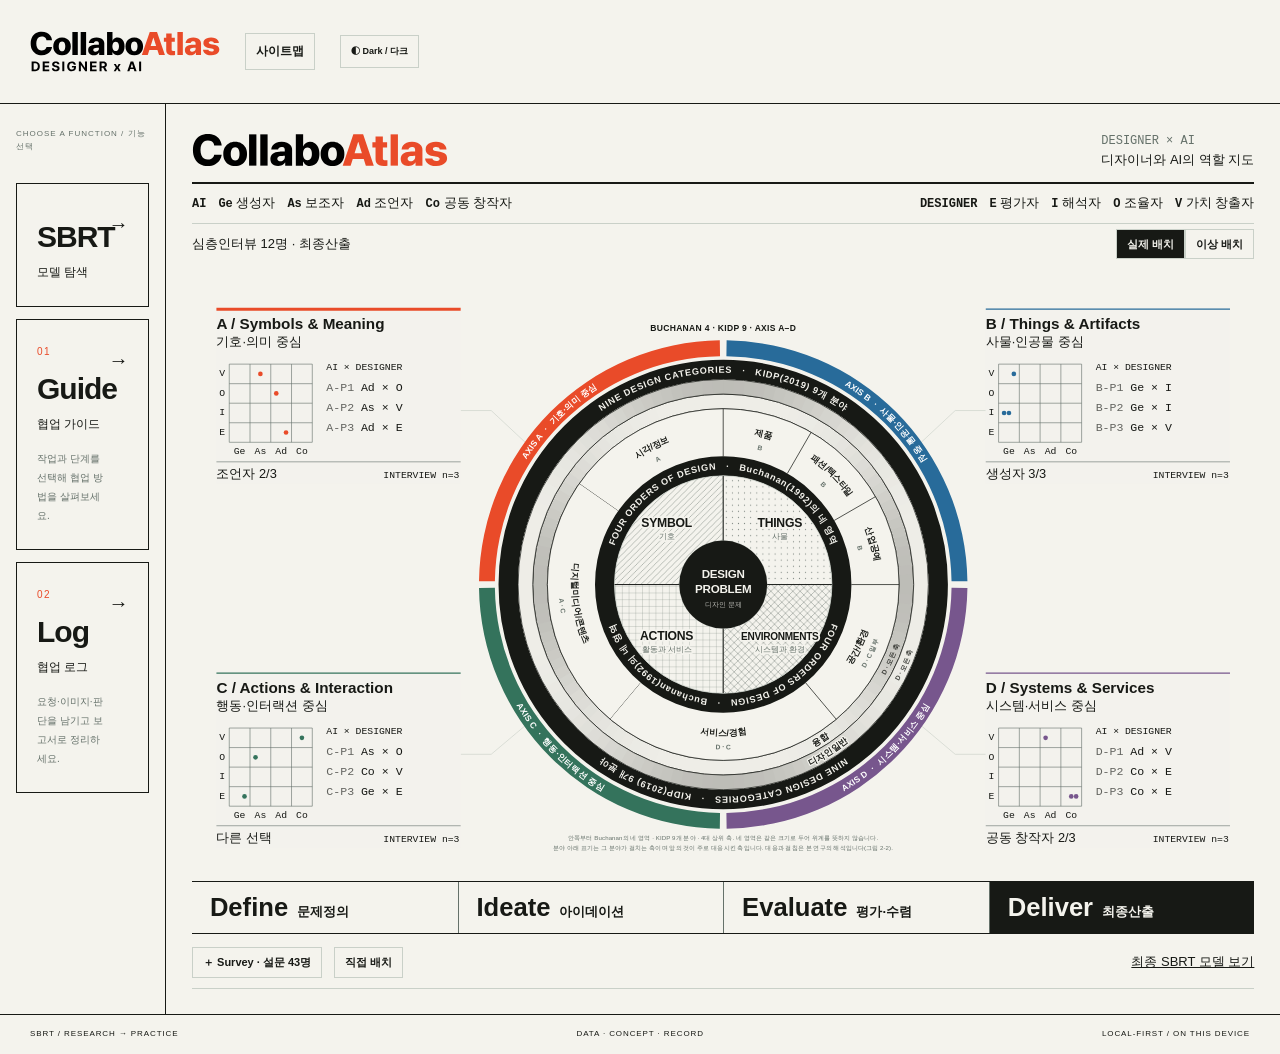
==== commit b8783360: "Codex 작업 반영 (11/27 전시 웹앱) Codex에서 이어 작업한 CollaboAtlas-Claude-Handoff 묶음을 그대로 들임(참고용 references/ 제외)." ====
--- a/index.html
+++ b/index.html
@@ -1 +1 @@
-<!doctype html><html lang="ko"><head><meta charset="utf-8"><meta name="viewport" content="width=device-width,initial-scale=1"><meta name="theme-color" content="#FAFAF6"><title>CollaboAtlas — 디자이너와 AI의 협업 지도</title><meta name="description" content="분야, 단계, 역할과 판단을 연결하는 SBRT 연구 아틀라스와 협업 기록 도구"><script src="theme.js"></script><link rel="stylesheet" href="style.css"></head><body><header><a href="#atlas" class="brand" aria-label="CollaboAtlas 전체 지도"><img class="custom-logo logo-light" src="assets/wordmark/CollaboAtlas_custom_header_light.svg" alt="CollaboAtlas — DESIGNER × AI"><img class="custom-logo logo-dark" src="assets/wordmark/CollaboAtlas_custom_header_dark.svg" alt="CollaboAtlas — DESIGNER × AI"></a><nav id="app-modes" aria-label="두 핵심 기능"></nav><a href="#model" id="research-entry">Research<small>연구 개요 ↗</small></a><span class="header-context">ANATOMY OF<br>DESIGN COLLABORATION</span><div class="field-switch"><small>REFERENCE DOMAIN / 참고 분야</small><div id="field-switch"></div></div><button id="theme-toggle" type="button" aria-label="다크 모드로 전환" aria-pressed="false">◐ Dark / 다크</button><a class="archive-link" href="#assets">SVG ARCHIVE ↗<small>편집 가능한 도판</small></a></header><div class="app-shell"><aside><div class="index-caption">INDEX / READ · EXPLORE · RECORD</div><nav id="navigation"></nav><div class="sidebar-note"><i></i>관계는 고정되지 않는다.<br>역할과 판단을 함께 읽는다.<small>SURVEY n=43 / INTERVIEWS n=12</small></div></aside><main id="main" tabindex="-1"><p class="loading">Loading the atlas / 연구 지도를 불러오는 중입니다.</p></main></div><footer><span>SBRT / RESEARCH → PRACTICE</span><span>DATA · CONCEPT · RECORD</span><span>LOCAL-FIRST / ON THIS DEVICE</span></footer><div id="toast" role="status" aria-live="polite"></div><dialog id="confirm-dialog" aria-labelledby="confirm-title"><h2 id="confirm-title"></h2><p id="confirm-body"></p><div class="button-row"><button id="confirm-cancel">Cancel / 취소</button><button id="confirm-apply" class="danger">확인한 범위 삭제</button></div></dialog><section id="report" hidden></section><input id="backup-input" type="file" accept="application/json,.json" hidden><script src="data.js"></script><script src="map07-data.js"></script><script src="storage.js"></script><script src="graphics.js"></script><script src="map07-graphics.js"></script><script src="app.js"></script><script src="compact.js"></script><script src="structure.js"></script><script src="inline-guide.js"></script><script src="map07-ui.js"></script></body></html>
+<!doctype html><html lang="ko"><head><!-- standalone-assets --><meta charset="utf-8"><meta name="viewport" content="width=device-width,initial-scale=1"><meta name="theme-color" content="#FAFAF6"><title>CollaboAtlas — 디자이너와 AI의 협업 지도</title><meta name="description" content="분야, 단계, 역할과 판단을 연결하는 SBRT 연구 아틀라스와 협업 기록 도구"><script src="js/theme.js"></script><link rel="stylesheet" href="css/atlas.css"></head><body><header><a href="#atlas" class="brand" aria-label="CollaboAtlas 전체 지도"><img class="custom-logo logo-light" src="assets/wordmark/CollaboAtlas_custom_header_light.svg" alt="CollaboAtlas — DESIGNER × AI"><img class="custom-logo logo-dark" src="assets/wordmark/CollaboAtlas_custom_header_dark.svg" alt="CollaboAtlas — DESIGNER × AI"></a><span class="header-context">ANATOMY OF<br>DESIGN COLLABORATION</span><div class="field-switch"><small>REFERENCE DOMAIN / 참고 분야</small><div id="field-switch"></div></div><button id="sitemap-open" type="button" aria-haspopup="dialog" aria-controls="sitemap-panel">사이트맵</button><button id="theme-toggle" type="button" aria-label="다크 모드로 전환" aria-pressed="false">◐ Dark / 다크</button></header><div class="app-shell"><aside><nav id="app-modes" aria-label="두 핵심 기능"></nav><div class="index-caption">INDEX / READ · EXPLORE · RECORD</div><nav id="navigation"></nav><div class="sidebar-note"><i></i>관계는 고정되지 않는다.<br>역할과 판단을 함께 읽는다.<small>SURVEY n=43 / INTERVIEWS n=12</small></div></aside><main id="main" tabindex="-1"><p class="loading">Loading the atlas / 연구 지도를 불러오는 중입니다.</p></main></div><footer><span>SBRT / RESEARCH → PRACTICE</span><span>DATA · CONCEPT · RECORD</span><span>LOCAL-FIRST / ON THIS DEVICE</span></footer><div id="toast" role="status" aria-live="polite"></div><dialog id="confirm-dialog" aria-labelledby="confirm-title"><h2 id="confirm-title"></h2><p id="confirm-body"></p><div class="button-row"><button id="confirm-cancel">Cancel / 취소</button><button id="confirm-apply" class="danger">확인한 범위 삭제</button></div></dialog><section id="report" hidden></section><input id="backup-input" type="file" accept="application/json,.json" hidden><script src="js/data.js"></script><script src="js/map07-data.js"></script><script src="js/storage.js"></script><script src="js/graphics.js"></script><script src="js/map07-graphics.js"></script><script src="js/app.js"></script><script src="js/compact.js"></script><script src="js/structure.js"></script><script src="js/inline-guide.js"></script><script src="js/map07-ui.js"></script><script src="js/exhibition.js"></script><script src="js/model-entry.js"></script><aside id="map-tip-card" role="status" hidden><b></b><p></p><small></small></aside><script src="js/map-tooltips.js"></script><dialog id="sitemap-panel" aria-labelledby="sitemap-title"><div class="sm-head"><h2 id="sitemap-title">Site map · 사이트맵</h2><form method="dialog"><button aria-label="사이트맵 닫기">닫기 ×</button></form></div><nav aria-label="전체 화면"></nav></dialog><script src="js/sitemap.js"></script></body></html>
--- a/css/atlas.css
+++ b/css/atlas.css
@@ -0,0 +1,464 @@
+:root{--paper:#FAFAF6;--ink:#202823;--muted:#65716A;--line:#C9D0C8;--soft:#eef1e9;--accent:#E94B29}*{box-sizing:border-box}body{margin:0;background:var(--paper);color:var(--ink);font:13px/1.6 Arial,'Noto Sans CJK KR','Noto Sans KR',sans-serif}button,input,select,textarea{font:inherit;color:inherit}button,a,summary,input,select,textarea{touch-action:manipulation}button{cursor:pointer;border:1px solid var(--line);padding:9px 13px;background:transparent;font-size:11px;line-height:1.7}button:hover,.button:hover{border-color:var(--ink)}button:disabled{cursor:wait;opacity:.55}a{color:inherit}button:focus-visible,a:focus-visible,input:focus-visible,select:focus-visible,textarea:focus-visible,summary:focus-visible,[tabindex]:focus-visible{outline:2px solid var(--accent);outline-offset:3px}input,select,textarea{border:1px solid var(--line);padding:10px 12px;background:transparent;border-radius:0}textarea{resize:vertical;min-height:95px;line-height:1.8}input[type=checkbox]{accent-color:var(--ink)}label{font-size:10px;color:var(--muted)}label>input:not([type=checkbox]),label>select,label>textarea{display:block;width:100%;margin-top:7px;color:var(--ink);font-size:12px}img{max-width:100%}header{height:110px;padding:0 30px;display:flex;align-items:center;gap:28px;border-bottom:1px solid var(--ink)}.brand{text-decoration:none;font:bold 42px/.85 Arial,sans-serif;letter-spacing:-3px}.brand span{display:block;font:8px Arial,sans-serif;letter-spacing:1.7px;margin-top:12px}.header-context{font-size:9px;letter-spacing:1px;line-height:1.8;border-left:1px solid var(--line);padding-left:20px}.field-switch{margin-left:auto}.field-switch>small{font-size:8px;letter-spacing:1px;display:block;margin-bottom:8px}#field-switch{display:flex;gap:5px}#field-switch button{padding:3px 10px 3px 2px;display:flex;align-items:center;text-align:left;border-color:var(--line)}#field-switch button img{width:30px;height:36px;object-fit:contain}#field-switch button span b{font-size:10px;font-weight:500;color:var(--field)}#field-switch button span small{font-size:7px;display:block;color:var(--muted)}#field-switch button.selected{border-color:var(--field);background:#eff1e9}.archive-link{font-size:8px;letter-spacing:.8px;text-decoration:none;margin-left:5px}.archive-link small{font-size:8px;display:block;letter-spacing:0;color:var(--muted);margin-top:6px}.app-shell{display:grid;grid-template-columns:194px minmax(0,1fr);min-height:calc(100vh - 150px)}.app-shell>aside{border-right:1px solid var(--ink);padding:23px 16px;display:flex;flex-direction:column}.index-caption{font-size:7px;letter-spacing:.7px;color:var(--muted)}.nav-section{margin-top:21px}.nav-section>span{font-size:8px;letter-spacing:1.2px;color:#7d877b;display:block;margin:0 0 8px 9px}.nav-section a{display:block;text-decoration:none;border-left:1px solid var(--line);padding:9px 10px;position:relative}.nav-section a b{font-size:12px;font-weight:500;display:block;line-height:1.2}.nav-section a small{font-size:9px;display:block;color:var(--muted);margin-top:5px}.nav-section a.active{color:var(--paper);background:var(--ink);border-color:var(--ink)}.nav-section a.active small{color:#b8c2b7}.nav-section a.active:before{content:'';position:absolute;left:-16px;top:0;bottom:0;width:3px;background:var(--accent)}.sidebar-note{margin-top:auto;padding-top:30px;font-size:10px;line-height:1.9}.sidebar-note i{display:inline-block;width:5px;height:5px;background:var(--accent);border-radius:50%;margin-right:6px}.sidebar-note small{display:block;font-size:7px;letter-spacing:.5px;margin-top:17px;color:var(--muted)}main{min-width:0;padding:27px 33px 40px}.eyebrow{display:flex;justify-content:space-between;font-size:8px;letter-spacing:1.1px;gap:20px}.eyebrow>span:last-child{color:var(--muted)}.page-intro{display:flex;justify-content:space-between;align-items:flex-end;gap:35px;margin:25px 0 28px}.page-intro h1{font:500 clamp(39px,4.2vw,65px)/1.02 Arial,sans-serif;letter-spacing:-2.6px;margin:0}.page-intro h1 em{font-style:normal;color:var(--accent)}.page-intro h2{font-size:14px;font-weight:500;margin:16px 0 0;letter-spacing:-.4px}.page-intro>p{font-size:11px;line-height:1.9;color:var(--muted);max-width:305px;margin:0 0 3px}.status-tag{display:inline-block;font-size:8px;letter-spacing:.5px;border:1px solid var(--ink);padding:3px 6px;line-height:1.5}.status-tag.data{background:var(--ink);color:var(--paper)}.status-tag.concept{border-style:dashed;color:#65715f}.status-tag.record{border-color:var(--accent);color:var(--accent)}.reading-levels{display:grid;grid-template-columns:repeat(3,1fr);border-top:1px solid var(--ink);border-bottom:1px solid var(--line);padding:13px 0;gap:20px}.reading-levels>div{display:flex;align-items:center;gap:10px}.reading-levels>div>span:last-child{font-size:9px;color:var(--muted)}.atlas-tools{display:flex;justify-content:space-between;gap:12px;align-items:center;padding:18px 0 15px}.button-row{display:flex;gap:8px;align-items:center;flex-wrap:wrap}.button{display:inline-block;border:1px solid var(--line);padding:9px 13px;font-size:11px;text-decoration:none;line-height:1.7}.dark{background:var(--ink)!important;color:var(--paper)!important;border-color:var(--ink)!important}.check-label{display:flex;align-items:center;gap:6px;font-size:9px}.check-label input{margin:0}.atlas-tools button,.atlas-tools .button,.atlas-tools select{font-size:9px;padding:7px 9px}.atlas-layout{display:grid;grid-template-columns:minmax(0,1fr) 180px;gap:22px;border-top:1px solid var(--ink);padding-top:15px}.atlas-layout>section{min-width:0}.map-viewport{overflow:auto;scrollbar-color:#a6b19f var(--paper)}.dense-map{display:block;width:100%;min-width:880px;font-family:Arial,'Noto Sans CJK KR',sans-serif}.map-viewport.zoomed .dense-map{width:1800px;max-width:none}.dense-map text{fill:var(--ink)}.gserial{font-size:10px;letter-spacing:.8px}.stage-white{fill:#FAFAF6!important;font-size:15px;letter-spacing:.8px}.glabel{font-size:13px}.gfield{font-size:12px;fill:var(--field)!important;letter-spacing:.2px}.gtiny{font-size:9px;fill:var(--muted)!important}.gcode{font-size:10px;fill:var(--muted)!important}.construction{fill:none;stroke:#d4d9d0;stroke-width:.7}.gcell{fill:none;stroke:#aeb9ac;stroke-width:.8}.gcell.occupied{fill:#e9ede4}.gconverge{fill:none;stroke:var(--field,var(--accent));stroke-width:1.1}.gcount{fill:var(--field)!important;font-size:7px}.gpath{fill:none;stroke:var(--field);stroke-width:1.2}.gpoint{fill:var(--field);stroke:var(--field);stroke-width:1}.gpoint.hollow{fill:var(--paper)}.gpointlabel{fill:var(--field)!important;font-size:7px}.gunit{fill:var(--field)!important;font-size:9px}.map-muted{opacity:.17}.map-action,.map-point{cursor:pointer}.map-action:hover,.map-point:hover{opacity:.65}.shared-ribbon{stroke:var(--field);fill:none;opacity:.2}.point-detail{font-size:10px;min-height:44px;line-height:1.8;padding:12px 0;border-top:1px solid var(--line);color:var(--accent)}.map-legend{font-size:9px;line-height:1.9;color:var(--muted)}.map-legend p{margin:5px 0}.map-legend b{color:var(--ink);font-weight:500}.atlas-rail{padding-left:18px;border-left:1px solid var(--line)}.section-code{font-size:8px;letter-spacing:.7px}.atlas-rail h3{font:500 43px/1 Arial,sans-serif;letter-spacing:-2px;margin:15px 0}.atlas-rail h3 small{display:block;font-size:10px;letter-spacing:0;margin-top:9px}.atlas-rail p{font-size:9px;line-height:1.9;color:var(--muted)}.difference-grid{display:grid;grid-template-columns:1.7fr repeat(4,1fr);gap:5px 2px;margin:25px 0 15px;align-items:center}.difference-grid>span{font-size:9px;text-align:center;color:var(--muted)}.difference-grid>b{font-size:9px;font-weight:400}.difference-grid .difference-dot{font-size:11px;color:var(--muted)}.difference-grid .changed{color:var(--ink)}.rail-break{border-top:1px solid var(--line);margin:22px 0}.actor-mini{display:flex;align-items:center;justify-content:center}.actor-mini img{width:60px;height:70px}.actor-mini span{font-size:12px;color:var(--muted)}.text-link{font-size:10px;text-decoration:none;border-bottom:1px solid var(--line);padding-bottom:4px}.practice-flow{display:grid;grid-template-columns:repeat(6,1fr);gap:16px;border-top:1px solid var(--ink);margin-top:25px;padding-top:18px}.practice-flow span{font-size:8px;letter-spacing:.4px;border:1px solid var(--line);padding:12px 10px;position:relative}.practice-flow b{display:block;font-size:8px;font-weight:400;color:var(--muted);margin-bottom:7px}.practice-flow span:not(:last-child):after{content:'→';position:absolute;right:-13px;top:22px;color:#929d8b}.bottom-actions{display:flex;gap:10px;margin:25px 0;flex-wrap:wrap}.source-note{font-size:10px;line-height:1.9;color:var(--muted);margin:15px 0}.tab-strip{display:flex;border-top:1px solid var(--ink);border-bottom:1px solid var(--line);margin-bottom:25px;overflow:auto}.tab-strip button{border:0;border-right:1px solid var(--line);padding:14px 18px;white-space:nowrap;font-size:11px}.tab-strip .active{background:var(--ink);color:var(--paper)}.model-statement{max-width:850px;margin:25px 0 35px}.model-statement p{font-size:22px;line-height:1.9;letter-spacing:-.6px}.model-statement p+p{font-size:14px;color:var(--muted);letter-spacing:0}.three-principles{display:grid;grid-template-columns:repeat(3,1fr);border-top:1px solid var(--ink);gap:28px;padding-top:20px}.three-principles article>span{font-size:9px;letter-spacing:.8px;color:var(--muted)}h3 small{display:block;font-size:12px;font-weight:400;line-height:1.8;letter-spacing:0;margin-top:8px}.three-principles h3{font-size:24px;line-height:1.15;letter-spacing:-.7px;font-weight:500}.three-principles p{font-size:11px;line-height:1.9;color:var(--muted)}.non-inversion{display:flex;gap:35px;align-items:center;border-top:1px solid var(--line);border-bottom:1px solid var(--line);padding:30px 15px;margin:25px 0}.non-inversion>img{width:110px;height:110px;flex-shrink:0}.non-inversion>div{max-width:650px}.non-inversion span{font-size:9px;letter-spacing:1px}.non-inversion h3{font-size:30px;font-weight:500;line-height:1.1;letter-spacing:-.7px;margin:16px 0}.non-inversion p{font-size:12px;line-height:1.9;color:var(--muted)}.stage-definition-grid{display:grid;grid-template-columns:repeat(4,1fr);gap:25px;margin:25px 0}.stage-definition-grid img{width:110px;height:110px;display:block}.stage-definition-grid article{border-top:1px solid var(--line);padding:20px 0}.stage-definition-grid span{font-size:9px;color:var(--muted)}.stage-definition-grid h3{font-size:25px;font-weight:500;margin:10px 0}.stage-definition-grid p{font-size:12px;line-height:1.9;color:var(--muted)}.explanation{max-width:850px;margin:25px 0}.explanation h3{font-size:22px;font-weight:500}.explanation p,.body-copy{font-size:12px;line-height:1.9;color:var(--muted)}.missing-evidence{border:1px dashed #9faa99;padding:20px 24px;margin:25px 0;max-width:1000px}.missing-evidence>b{font-size:11px;font-weight:500;letter-spacing:.5px}.missing-evidence p{font-size:11px;line-height:1.9;color:var(--muted);margin-bottom:0}.provenance-chain{display:flex;align-items:center;gap:22px;border-top:1px solid var(--line);border-bottom:1px solid var(--line);padding:25px 0;margin:25px 0}.provenance-chain>span{font-size:19px;font-weight:500;flex:1}.provenance-chain small{display:block;font-size:11px;font-weight:400;color:var(--muted);margin-top:8px}.provenance-chain>b{font-size:16px;font-weight:400;color:var(--muted)}.domain-grid{display:grid;grid-template-columns:repeat(4,1fr);margin:25px 0;border-top:1px solid var(--ink);border-bottom:1px solid var(--ink)}.domain-grid article{padding:15px 18px 20px;border-right:1px solid var(--line);display:flex;flex-direction:column}.domain-grid article:first-child{padding-left:0}.domain-grid article:last-child{border-right:0;padding-right:0}.domain-head{border:0;padding:0;display:flex;align-items:center;text-align:left;gap:5px}.domain-head img{width:75px;height:100px;flex-shrink:0}.domain-head b{font-size:16px;font-weight:500;line-height:1.2;display:block;color:var(--field);letter-spacing:-.4px}.domain-head small{font-size:11px;display:block;margin-top:8px}.domain-grid h4{font-size:14px;line-height:1.8;font-weight:500;letter-spacing:-.3px}.domain-grid p{font-size:10px;line-height:1.9;color:var(--muted)}.domain-grid article>button:last-child{font-size:10px;text-align:left;padding:14px 0 0;border:0;border-top:1px solid var(--line);margin-top:20px;color:var(--field)}.concept-caption{font-size:9px;line-height:1.8;color:var(--muted);margin-top:auto}.section-heading{display:flex;justify-content:space-between;align-items:center;gap:18px;border-top:1px solid var(--ink);padding-top:16px;margin:22px 0 18px}.section-heading>span:first-child{font-size:9px;letter-spacing:.7px}.comparison-pairs{display:grid;grid-template-columns:repeat(4,1fr);gap:22px;border-bottom:1px solid var(--ink);padding-bottom:24px}.comparison-pairs section{min-width:0;border-right:1px solid var(--line);padding-right:18px}.comparison-pairs section:last-child{border:0;padding-right:0}.comparison-pairs h3{font-size:16px;font-weight:500;color:var(--field)}.matrix-label{font-size:8px;letter-spacing:.5px;color:var(--muted);border-top:1px solid var(--line);padding-top:10px;margin-top:12px}.single-matrix{width:100%;display:block;overflow:visible}.comparison-pairs button{font-size:9px;border:0;border-top:1px solid var(--line);padding:12px 0;color:var(--field);width:100%;text-align:left}.hypothesis{border-top:1px solid var(--ink);padding:25px 0;margin-top:30px}.hypothesis h3{font-size:30px;font-weight:500;letter-spacing:-1px}.hypothesis p{font-size:12px;line-height:1.9;color:var(--muted)}.loop-diagram{display:flex;align-items:center;gap:18px;margin:25px 0}.loop-diagram span{border:1px solid var(--line);padding:18px 13px;font-size:12px;flex:1}.loop-diagram>b{font-weight:400;color:var(--muted)}.actor-legend{display:flex;align-items:center;gap:25px;padding:25px 0;border-top:1px solid var(--ink);border-bottom:1px solid var(--line);margin:25px 0 30px}.actor-legend>div{flex:1}.actor-legend img{height:100px;width:100px;object-fit:contain;display:block;margin:0 auto 15px}.actor-legend b{display:block;font-size:14px;font-weight:500;text-align:center}.actor-legend p{font-size:11px;line-height:1.9;color:var(--muted)}.actor-legend>span{color:var(--muted);font-size:20px}.role-tabs{display:grid;grid-template-columns:repeat(4,1fr);border-bottom:1px solid var(--line);margin-bottom:25px}.role-tabs button{text-align:left;border:0;padding:13px 16px;border-top:1px solid var(--line);border-right:1px solid var(--line)}.role-tabs button.active{background:#e8ece3;box-shadow:inset 0 2px var(--accent)}.role-tabs span{font-size:9px;color:var(--muted)}.role-tabs b{font-size:16px;font-weight:500;display:block;margin:5px 0}.role-tabs small{font-size:11px;display:block}.role-explainer{max-width:1000px;padding:0 20px 25px}.role-explainer>img{display:block;width:100%;max-height:490px;object-fit:contain;margin:25px auto}.role-explainer p{font-size:12px;line-height:1.9;color:var(--muted)}.guide-flow-labels{display:flex;gap:20px;align-items:center;flex-wrap:wrap;border-top:1px solid var(--ink);border-bottom:1px solid var(--line);padding:12px 0;font-size:8px;letter-spacing:.7px}.guide-flow-labels b{font-weight:400;color:var(--muted)}.guide-main{display:grid;grid-template-columns:1fr 1.15fr;gap:35px}.guide-main>section{min-width:0}.guide-main .section-heading{flex-wrap:wrap;border-top:0}.survey-line{display:flex;gap:13px;align-items:center;padding:15px 0;border-top:1px solid var(--line);border-bottom:1px solid var(--line)}.survey-line>div{flex:1;min-width:0}.survey-line small{font-size:9px;color:var(--muted)}.survey-line p{font-size:13px;font-weight:500;line-height:1.9;margin:6px 0}.survey-line>span{color:var(--accent)}.tie{font-size:9px;color:var(--muted)}.guide-matrices{display:grid;grid-template-columns:1fr 1fr;gap:20px}.guide-matrices b{font-size:9px;font-weight:500;letter-spacing:.6px}.role-selects{display:grid;grid-template-columns:1fr 1fr;gap:15px}.metaphor{font-size:25px;line-height:1.6;font-weight:500;letter-spacing:-.7px;margin:25px 0 13px}.module-actors{display:flex;align-items:center;gap:4px;padding:12px 0;border-top:1px solid var(--line);border-bottom:1px solid var(--line);margin-top:23px}.module-actors>img{width:55px;height:65px}.module-actors>span{font-size:10px}.module-actors>span small{display:block;font-size:9px;color:var(--muted)}.module-object{flex:1;min-width:80px;text-align:center;position:relative;margin:0 6px;border-left:1px solid var(--line);border-right:1px solid var(--line);padding:0 6px}.module-object img{width:40px;height:50px;display:block;margin:auto}.module-object b{font-size:9px;font-weight:500;display:block}.module-object small{font-size:8px;color:var(--muted)}.action-diagrams{display:grid;grid-template-columns:1fr;gap:15px;padding:20px 0}.action-diagrams img{width:100%;max-height:220px;object-fit:contain}.guide-bottom{display:grid;grid-template-columns:1fr 1fr;gap:35px}.guide-bottom blockquote{font-size:13px;line-height:2;border-left:2px solid var(--accent);margin:20px 0;padding:10px 18px;white-space:pre-wrap}.guide-bottom h3{font-size:22px;line-height:1.7;letter-spacing:-.6px;font-weight:500}.guide-bottom>section>p{font-size:12px;line-height:1.9;color:var(--muted)}.stage-autonomy{display:flex;align-items:center;gap:25px;padding:18px 0;border-top:1px solid var(--line);margin-top:30px}.stage-autonomy>span{font-size:9px;letter-spacing:.5px}.stage-autonomy strong{font-size:29px;font-weight:500;letter-spacing:-1px}.stage-autonomy strong small{font-size:12px;letter-spacing:0;color:var(--muted)}.stage-autonomy p{font-size:10px;line-height:1.8;color:var(--muted)}.evidence-columns{display:grid;grid-template-columns:repeat(3,1fr);gap:30px;border-top:1px solid var(--ink);padding-top:25px}.evidence-columns>article{border-right:1px solid var(--line);padding-right:25px}.evidence-columns>article:last-child{border:0;padding:0}.evidence-columns h3{font:500 55px/1.1 Arial,sans-serif;letter-spacing:-2px;margin:22px 0}.evidence-columns h3 small{font-size:11px;letter-spacing:0;line-height:1.8;margin-top:13px}.evidence-columns p{font-size:11px;line-height:1.95;color:var(--muted)}.evidence-columns .small-metric{font-size:31px;letter-spacing:-.9px}.autonomy-table{border-top:1px solid var(--line);margin:20px 0}.autonomy-table>div{display:flex;justify-content:space-between;align-items:center;padding:12px 0;border-bottom:1px solid var(--line)}.autonomy-table>div>span{font-size:12px}.autonomy-table small{font-size:9px;display:block;color:var(--muted)}.autonomy-table b{font-size:22px;font-weight:500}.autonomy-table b small{display:inline;font-size:10px;margin-left:4px}.line-grammar{margin:30px 0}.line-grammar h3{font-size:23px;font-weight:500}.line-grammar table{width:100%;border-collapse:collapse}.line-grammar th,.line-grammar td{font-size:11px;text-align:left;padding:15px 13px;border-bottom:1px solid var(--line);font-weight:400}.line-grammar th{background:var(--soft)}.storage-note{border-top:1px solid var(--ink);border-bottom:1px solid var(--line);padding:13px 0;margin-bottom:20px}.storage-note>span{font-size:9px;letter-spacing:.6px}.storage-note p{font-size:10px;color:var(--muted);margin:6px 0 0}.storage-note.error{color:#9b3c2f}.project-picker{display:flex;align-items:flex-end;gap:15px;margin:20px 0}.project-picker label{min-width:250px;flex:1}.project-picker select{font-size:14px}.project-editor{border-top:1px solid var(--line);border-bottom:1px solid var(--line);padding:17px 0;margin:20px 0}.project-editor summary,.entry-details summary,.timeline-entry summary{font-size:11px;cursor:pointer}.project-editor form{padding-top:20px}.form-grid{display:grid;grid-template-columns:1fr 1fr;gap:20px;margin:15px 0 20px}.project-editor textarea{min-height:80px}.project-editor .button-row{margin-top:20px}.record-project-title{display:flex;align-items:center;justify-content:space-between;gap:30px;margin:30px 0}.record-project-title span{font-size:9px;letter-spacing:.8px;color:var(--accent)}.record-project-title h3{font-size:28px;font-weight:500;letter-spacing:-.7px;margin:8px 0}.record-project-title p{font-size:11px;color:var(--muted);max-width:650px}.record-stage-tabs{display:grid;grid-template-columns:repeat(4,1fr);border-top:1px solid var(--ink);border-bottom:1px solid var(--ink);margin:25px 0}.record-stage-tabs button{border:0;border-right:1px solid var(--line);padding:10px 12px;display:flex;align-items:center;gap:10px;text-align:left}.record-stage-tabs button:last-child{border:0}.record-stage-tabs button.active{background:var(--soft);box-shadow:inset 0 -2px var(--accent)}.record-stage-tabs img{width:45px;height:50px;object-fit:contain}.record-stage-tabs span{font-size:12px}.record-stage-tabs small{font-size:9px;display:block;color:var(--muted);margin-top:5px}.record-composer{padding:20px 0;border-bottom:1px solid var(--ink)}.record-composer h3{font-size:24px;font-weight:500;letter-spacing:-.5px;margin:14px 0 24px}.entry-details{border-top:1px solid var(--line);padding-top:15px;margin:20px 0}.entry-details .source-note{font-size:9px}.image-input{border-top:1px solid var(--line);padding-top:20px;margin:25px 0}.image-input>label{display:block;margin-bottom:10px}.image-input>input{max-width:100%;font-size:11px}.draft-images{display:grid;grid-template-columns:repeat(4,1fr);gap:18px;margin-top:18px}.draft-images figure{margin:0}.draft-images figure>img{width:100%;height:130px;object-fit:contain;background:var(--soft);border:1px solid var(--line)}.draft-images label{display:block;margin-top:10px;font-size:9px}.draft-images input,.draft-images select{font-size:10px;padding:8px}.draft-images button{border:0;padding:8px 0;font-size:9px}.composer-status{font-size:10px;color:var(--muted)}.record-timeline{margin-top:30px}.record-timeline .section-heading select{font-size:10px;max-width:180px}.timeline-entry{border-top:1px solid var(--line);padding:22px 0}.entry-heading{display:flex;align-items:center;gap:10px;flex-wrap:wrap}.entry-heading>span{font-size:11px;color:var(--accent)}.entry-heading time{font-size:9px;color:var(--muted);margin-left:auto}.entry-heading button{border:0;font-size:9px;padding:5px}.entry-roles{display:flex;gap:10px;align-items:center;margin:13px 0;font-size:11px}.entry-roles b{font-weight:400;color:var(--muted)}.entry-copy{display:grid;grid-template-columns:1fr 1fr;gap:25px}.entry-copy small{font-size:8px;letter-spacing:.7px;color:var(--muted)}.entry-copy p{font-size:12px;white-space:pre-wrap;overflow-wrap:anywhere;line-height:1.9}.entry-image-strip{display:flex;gap:15px;overflow:auto;margin:18px 0}.entry-image-strip figure{margin:0;flex:0 0 190px}.entry-image-strip img{width:190px;height:150px;object-fit:contain;background:var(--soft);border:1px solid var(--line)}figcaption{font-size:9px;color:var(--muted);line-height:1.7;margin-top:7px}.timeline-entry details{margin-top:15px}.timeline-entry dl,.report-entry dl{font-size:11px;line-height:1.9}.timeline-entry dt,.report-entry dt{font-size:9px;letter-spacing:.4px;color:var(--muted);margin-top:15px}.timeline-entry dd,.report-entry dd{margin:5px 0;white-space:pre-wrap;overflow-wrap:anywhere}.export-panel{display:grid;grid-template-columns:1fr 1.25fr;gap:35px;padding:25px 0;border-top:1px solid var(--ink);border-bottom:1px solid var(--line);margin:30px 0}.export-panel>div>span{font-size:8px;letter-spacing:.8px}.export-panel h3{font-size:25px;font-weight:500;letter-spacing:-.5px;margin:12px 0}.export-panel p{font-size:11px;line-height:1.9;color:var(--muted)}.export-controls{display:flex;flex-direction:column;gap:13px;justify-content:center}.export-controls .button-row{margin-top:10px}.reset-area p{font-size:10px;color:var(--muted)}.danger,.text-danger{color:#9a3f30!important;border-color:#b9887d!important}.empty-state{padding:35px 20px;border:1px dashed #a7b1a0;color:var(--muted);font-size:12px;line-height:1.9;margin:25px 0}.download-grid{display:grid;grid-template-columns:repeat(3,1fr);gap:28px;border-top:1px solid var(--ink);padding-top:25px}.download-grid article{border-right:1px solid var(--line);padding-right:25px}.download-grid article:last-child{border:0;padding:0}.download-grid article>span{font-size:9px;letter-spacing:.6px;color:var(--muted)}.download-grid h3{font-size:33px;font-weight:500;letter-spacing:-.8px}.download-grid p{font-size:11px;line-height:1.9;color:var(--muted)}.asset-plates{display:grid;grid-template-columns:1fr 1fr;gap:30px;margin:35px 0}.asset-plates figure{margin:0;border-top:1px solid var(--line);padding-top:20px}.asset-plates img{width:100%;max-height:650px;object-fit:contain}.asset-plates figcaption{font-size:10px;margin-top:16px}footer{border-top:1px solid var(--ink);padding:13px 30px;display:flex;justify-content:space-between;font-size:8px;letter-spacing:.9px;gap:20px}#toast{position:fixed;left:50%;bottom:25px;transform:translate(-50%,20px);z-index:100;background:var(--ink);color:var(--paper);padding:14px 22px;font-size:12px;max-width:600px;width:max-content;max-width:calc(100vw - 35px);opacity:0;pointer-events:none;transition:opacity .2s,transform .2s}#toast.visible{opacity:1;transform:translate(-50%,0)}dialog{border:1px solid var(--ink);background:var(--paper);color:var(--ink);max-width:550px;width:calc(100vw - 40px);padding:28px}dialog::backdrop{background:#20282366}dialog h2{font-size:23px;font-weight:500;letter-spacing:-.5px}dialog p{font-size:12px;line-height:1.95;margin:20px 0 25px}.report-open{overflow:hidden}#report{position:fixed;inset:0;z-index:50;background:#e9ede4;overflow:auto;padding:25px}#report[hidden]{display:none}.report-tools{display:flex;gap:12px;align-items:center;flex-wrap:wrap;max-width:900px;margin:0 auto 20px}.report-tools p{font-size:10px;color:var(--muted);flex-basis:100%}.report-document{background:#fff;padding:50px;max-width:900px;margin:auto}.report-document h1{font-size:33px;font-weight:500;letter-spacing:-1px;overflow-wrap:anywhere}.report-document>p{font-size:12px;line-height:1.9;white-space:pre-wrap}.report-stage{border-top:1px solid var(--ink);padding-top:20px;margin-top:30px}.report-stage h2{font-size:22px;font-weight:500}.report-entry{border-top:1px solid var(--line);padding-top:15px;margin-top:25px}.report-entry h3{font-size:12px;font-weight:500;margin-top:20px}.report-entry>p{font-size:12px;line-height:1.9;white-space:pre-wrap;overflow-wrap:anywhere}.report-images{display:grid;grid-template-columns:1fr 1fr;gap:20px;margin-top:20px}.report-images figure{margin:0;break-inside:avoid}.report-images img{width:100%;max-height:300px;object-fit:contain}.loading{font-size:12px;color:var(--muted);padding:50px 0}
+@media(min-width:1600px){main{padding:32px 48px}.atlas-layout{grid-template-columns:minmax(0,1fr) 205px;gap:30px}.page-intro h1{font-size:72px}.dense-map{min-width:1100px}}@media(max-width:1250px){.header-context{display:none}header{gap:20px}.archive-link{display:none}.page-intro{align-items:flex-start;flex-direction:column;gap:18px}.page-intro>p{max-width:100%;margin:0}.page-intro>p br{display:none}.reading-levels>div{align-items:flex-start;flex-direction:column;gap:7px}.atlas-tools{align-items:flex-start;flex-direction:column}.atlas-layout{grid-template-columns:minmax(0,1fr) 155px;gap:15px}.atlas-rail{padding-left:12px}.guide-main{grid-template-columns:1fr}.action-diagrams{grid-template-columns:1fr 1fr}.domain-head{display:block}.domain-head img{width:80px;height:95px}.domain-head b{font-size:16px}.domain-grid{gap:0}.domain-grid article{padding:15px 12px 20px}.evidence-columns{gap:20px}.evidence-columns>article{padding-right:18px}.stage-definition-grid{gap:18px}.practice-flow{gap:12px}.practice-flow span{padding:10px 7px;font-size:7px}.practice-flow span:not(:last-child):after{right:-11px}}@media(max-width:1000px){.app-shell{grid-template-columns:165px minmax(0,1fr)}.app-shell>aside{padding:22px 12px}.nav-section a.active:before{left:-12px}main{padding:24px 22px 35px}.nav-section a b{font-size:11px}.index-caption{font-size:6px}.sidebar-note{font-size:9px}.page-intro h1{font-size:48px}.atlas-layout{grid-template-columns:1fr}.atlas-rail{border-left:0;border-top:1px solid var(--line);padding:20px 0;display:grid;grid-template-columns:1fr 1fr;gap:10px 25px}.atlas-rail>.section-code:first-child,.atlas-rail>h3,.atlas-rail>.difference-grid{grid-column:1}.atlas-rail .difference-grid{max-width:250px}.atlas-rail>.rail-break{display:none}.atlas-rail>.section-code:nth-of-type(2){grid-column:2;grid-row:1}.atlas-rail>.actor-mini{grid-column:2;grid-row:2}.atlas-rail>.actor-mini+p{grid-column:2;grid-row:3}.atlas-rail>.text-link{grid-column:2}.atlas-rail .section-code:last-of-type{grid-column:1/-1}.atlas-rail .section-code:last-of-type+p{grid-column:1/-1}.domain-grid{grid-template-columns:1fr 1fr}.domain-grid article{border-bottom:1px solid var(--line);padding:15px 15px 20px!important}.domain-grid article:nth-child(2){border-right:0}.domain-head{display:flex}.comparison-pairs{grid-template-columns:1fr 1fr;gap:25px}.comparison-pairs section:nth-child(2){border:0}.evidence-columns{grid-template-columns:1fr}.evidence-columns>article{border:0;border-bottom:1px solid var(--line);padding:0 0 25px}.evidence-columns .autonomy-table{max-width:550px}.evidence-columns h3{font-size:45px}.download-grid{grid-template-columns:1fr}.download-grid article{border:0;border-bottom:1px solid var(--line);padding:0 0 25px}.download-grid h3{margin:15px 0}.draft-images{grid-template-columns:1fr 1fr}.record-stage-tabs img{width:35px;height:45px}.record-stage-tabs button{padding:8px}.record-stage-tabs span{font-size:11px}.record-stage-tabs small{font-size:8px}.export-panel{grid-template-columns:1fr;gap:15px}.asset-plates{grid-template-columns:1fr}.asset-plates img{max-height:none}.provenance-chain{flex-wrap:wrap;gap:15px}.provenance-chain>span{min-width:110px;font-size:16px}.stage-definition-grid{grid-template-columns:1fr 1fr}.non-inversion{padding:25px 0;gap:18px}.non-inversion>img{width:75px;height:85px}.non-inversion h3{font-size:25px}.guide-bottom{grid-template-columns:1fr;gap:10px}.three-principles{gap:18px}.three-principles h3{font-size:21px}.loop-diagram{flex-wrap:wrap}.loop-diagram>span{min-width:150px}.module-actors>img{width:70px;height:80px}.actor-legend{gap:15px}.actor-legend p{font-size:10px}}@media(max-width:700px){header{height:auto;min-height:130px;flex-wrap:wrap;padding:20px;gap:20px}.brand{font-size:37px}.field-switch{margin:0;flex:1;min-width:250px}.field-switch>small{font-size:7px}#field-switch{display:grid;grid-template-columns:1fr 1fr;gap:4px}#field-switch button{padding:4px 6px 4px 0;min-height:42px}#field-switch button img{height:32px;width:26px}#field-switch button span b{font-size:9px}#field-switch button span small{font-size:6px}.app-shell{display:block}.app-shell>aside{border-right:0;border-bottom:1px solid var(--line);padding:10px 0}.index-caption,.sidebar-note{display:none}#navigation{display:flex;overflow:auto;gap:12px;padding:0 15px}.nav-section{margin:0;display:flex;gap:2px;flex-shrink:0}.nav-section>span{font-size:7px;writing-mode:vertical-rl;margin:0 5px 0 0;letter-spacing:.5px}.nav-section a{min-width:100px;padding:10px 9px}.nav-section a.active:before{display:none}.nav-section a b{font-size:10px}.nav-section a small{font-size:8px}main{padding:22px 20px 30px}.eyebrow{font-size:7px;letter-spacing:.5px}.eyebrow>span:last-child{display:none}.page-intro{margin:22px 0 24px}.page-intro h1{font-size:43px;letter-spacing:-2px}.page-intro h2{font-size:13px;line-height:1.8}.page-intro>p{font-size:11px}.reading-levels{gap:10px}.reading-levels>div>span:last-child{font-size:8px;line-height:1.8}.status-tag{font-size:7px;padding:3px 5px}.atlas-tools .button-row{gap:7px}.atlas-tools .button{font-size:8px}.dense-map{min-width:1000px}.map-viewport.zoomed .dense-map{width:1800px}.atlas-rail{display:block}.atlas-rail>.rail-break{display:block}.atlas-rail .difference-grid{max-width:280px}.actor-mini{justify-content:flex-start}.practice-flow{grid-template-columns:repeat(3,1fr);gap:12px}.practice-flow span{font-size:8px;padding:12px 10px}.practice-flow span:nth-child(3):after{display:none}.bottom-actions{flex-direction:column}.three-principles{grid-template-columns:1fr;gap:15px}.three-principles article{border-bottom:1px solid var(--line);padding-bottom:15px}.model-statement p{font-size:19px;line-height:1.9}.model-statement p+p{font-size:12px}.non-inversion{flex-wrap:wrap;gap:15px}.non-inversion>div{order:3;flex-basis:100%}.non-inversion>img{width:90px}.non-inversion>img:last-child{margin-left:auto}.tab-strip button{font-size:10px;padding:13px}.domain-grid article{padding:12px 12px 18px!important}.domain-head{display:block}.domain-head b{font-size:15px}.domain-grid h4{font-size:13px}.domain-grid p{font-size:10px}.domain-grid article>button:last-child{font-size:9px}.section-heading{align-items:flex-start;flex-direction:column;gap:12px}.section-heading>span:first-child{font-size:8px;line-height:1.8}.comparison-pairs{gap:15px}.comparison-pairs section{padding-right:10px}.comparison-pairs h3{font-size:13px}.comparison-pairs button{font-size:9px}.actor-legend{flex-wrap:wrap;gap:10px}.actor-legend>div{min-width:80px}.actor-legend>span{font-size:13px}.actor-legend img{width:70px;height:80px}.actor-legend b{font-size:10px}.actor-legend p{font-size:9px}.role-tabs button{padding:12px 8px}.role-tabs b{font-size:12px;overflow-wrap:anywhere}.role-tabs small{font-size:10px}.role-tabs span{font-size:8px}.role-explainer{padding:0 0 20px}.role-explainer p{font-size:11px}.guide-flow-labels{gap:10px;font-size:7px}.guide-main{gap:15px}.survey-line p{font-size:11px}.survey-line{gap:8px}.guide-matrices{gap:12px}.role-selects{grid-template-columns:1fr;gap:12px}.metaphor{font-size:22px}.module-actors{flex-wrap:wrap;justify-content:center}.module-actors>img{width:50px;height:60px}.module-object{min-width:120px}.module-actors>span{font-size:9px}.action-diagrams{grid-template-columns:1fr;gap:20px}.guide-bottom blockquote{font-size:12px;padding:8px 14px}.guide-bottom h3{font-size:20px}.stage-autonomy{flex-wrap:wrap;gap:10px 20px}.stage-autonomy p{flex-basis:100%;margin:0}.form-grid{grid-template-columns:1fr;gap:15px}.project-picker{align-items:stretch;flex-direction:column}.project-picker label{min-width:0}.record-project-title{align-items:flex-start;flex-direction:column;gap:10px}.record-project-title h3{font-size:25px}.record-stage-tabs{grid-template-columns:1fr 1fr}.record-stage-tabs button{border-bottom:1px solid var(--line)}.record-stage-tabs button:nth-child(2){border-right:0}.record-stage-tabs img{width:43px;height:50px}.record-stage-tabs span{font-size:12px}.record-stage-tabs small{font-size:9px}.record-composer h3{font-size:21px}.entry-heading{gap:7px}.entry-heading time{margin-left:0;flex-basis:100%}.entry-copy{grid-template-columns:1fr;gap:7px}.entry-roles{font-size:10px;flex-wrap:wrap}.draft-images{gap:12px}.draft-images figure>img{height:110px}.draft-images input,.draft-images select{font-size:10px;padding:7px}.entry-image-strip figure{flex-basis:150px}.entry-image-strip img{width:150px;height:130px}.reset-area .button-row{align-items:stretch;flex-direction:column}.line-grammar table{display:block;overflow:auto}.line-grammar th,.line-grammar td{font-size:10px;min-width:110px;padding:12px 10px}.line-grammar h3{font-size:20px}.evidence-columns h3{font-size:40px}.download-grid h3{font-size:29px}.asset-plates{gap:20px}.report-document{padding:25px}.report-document h1{font-size:26px}.report-images{grid-template-columns:1fr}#report{padding:15px}footer{padding:13px 20px;font-size:7px}footer span:last-child{display:none}}
+@media(prefers-reduced-motion:reduce){*{scroll-behavior:auto!important;transition:none!important;animation:none!important}}
+@media print{@page{size:A4;margin:15mm}body{background:#fff!important;font-size:11px}.report-open>header,.report-open>.app-shell,.report-open>footer,#toast,dialog,.report-tools,#backup-input{display:none!important}.report-open{overflow:visible}#report{display:block!important;position:static!important;overflow:visible;padding:0;background:#fff}.report-document{max-width:none;padding:0;margin:0}.report-document h1{font-size:25px}.report-stage h2{font-size:19px;break-after:avoid}.report-entry h3{break-after:avoid}.report-entry>p{font-size:11px}.report-images{display:grid;grid-template-columns:1fr 1fr;gap:12px}.report-images img{max-height:200px}.report-images figure{break-inside:avoid}.report-document .source-note{font-size:9px}#report[hidden]{display:none!important}body:not(.report-open) #report{display:none!important}}
+
+/* Return to the bold, bright typographic direction of the first edition. */
+.page-intro h1{font-weight:800;letter-spacing:-3px}
+.page-intro h1 em{font-weight:800}
+.page-intro h2{font-weight:600}
+.nav-section a b,#field-switch button span b{font-weight:700}
+.three-principles h3,.non-inversion h3,.stage-definition-grid h3,.domain-head b,.role-tabs b,.metaphor,.guide-bottom h3,.record-project-title h3,.record-composer h3,.export-panel h3,.download-grid h3,.line-grammar h3{font-weight:700}
+button,.button{font-weight:600}
+@media(max-width:700px){.page-intro h1{letter-spacing:-2px}}
+/* Compact editorial presentation */
+:root{--paper:#f4f3ed;--ink:#171915}
+header{height:100px}.brand{font-size:43px;font-weight:900}.header-context{display:none}.app-shell{grid-template-columns:210px minmax(0,1fr)}main{padding:30px 40px 38px}.index-caption{font-size:8px;letter-spacing:1px;margin-bottom:24px}.simple-nav a{display:block;text-decoration:none;border-top:1px solid var(--line);padding:13px 12px;position:relative}.simple-nav a:last-child{border-bottom:1px solid var(--line)}.simple-nav a b{display:block;font-size:13px;font-weight:700}.simple-nav a small{font-size:10px;display:block;margin-top:4px;color:var(--muted)}.simple-nav a.active{background:var(--ink);color:var(--paper);border-color:var(--ink)}.simple-nav a.active small{color:#bbc1b5}.simple-nav a.active:before{content:'';position:absolute;left:-16px;top:0;bottom:0;width:3px;background:var(--accent)}.page-intro{margin:25px 0 32px}.page-intro h1{font-size:clamp(44px,5vw,76px);font-weight:800;line-height:1;letter-spacing:-3.5px}.page-intro h2{font-size:15px;font-weight:500;margin-top:18px}.page-intro>p{max-width:285px;font-size:12px}.eyebrow{font-size:8px}.eyebrow>span:last-child{display:none}.compact-field-title{display:flex;align-items:center;justify-content:space-between;gap:20px;border-top:1px solid var(--ink);padding:10px 0;border-bottom:1px solid var(--line)}.compact-field-title>div:first-child{display:flex;align-items:center;gap:12px}.compact-field-title img{width:37px;height:48px;object-fit:contain}.compact-field-title b{font-size:13px;color:var(--accent)}.compact-field-title small{display:block;font-size:10px;color:var(--muted);margin-top:4px}.compact-field-title button{font-size:11px;padding:7px 12px}.compact-field-title button small{font-size:9px;color:inherit;margin:0;opacity:.7}.compact-map-scroll{overflow:auto;padding:20px 0 0}.field-overview{display:block;width:100%;min-width:630px}.overview-stage{font:700 18px Arial,sans-serif;fill:var(--ink)}.overview-ko{font-size:10px;fill:var(--muted)}.overview-code{font-size:9px;fill:var(--muted)}.overview-path{stroke:var(--accent);fill:none;stroke-width:1.3;opacity:.8}.overview-point{fill:var(--accent);stroke:var(--accent);stroke-width:1}.overview-point.hollow{fill:var(--paper)}.overview-point-label{font-size:7px;fill:var(--accent)}.compact-route-links{display:grid;grid-template-columns:repeat(4,1fr);border-top:1px solid var(--ink);margin:15px 0 30px}.compact-route-links a{padding:18px 15px 18px 0;margin-right:15px;border-right:1px solid var(--line);text-decoration:none}.compact-route-links a:last-child{border:0;margin:0}.compact-route-links span{font-size:9px;color:var(--muted)}.compact-route-links h3{font-size:24px;letter-spacing:-.6px;margin:9px 0;font-weight:700}.compact-route-links small{font-size:11px;color:var(--muted)}.quiet-details{border-top:1px solid var(--line);padding:16px 0;font-size:11px}.quiet-details summary{cursor:pointer;font-size:11px;font-weight:500;line-height:1.8}.quiet-details[open]>summary{margin-bottom:22px}.quiet-details .page-intro h1{font-size:32px;letter-spacing:-1px}.quiet-details .page-intro>p{font-size:11px}.quiet-source{border-top:1px solid var(--ink);padding-top:15px;margin-top:20px;font-size:9px;color:var(--muted);display:flex;justify-content:space-between;gap:20px}.quiet-source a{text-decoration:none}.compact-guide{display:grid;grid-template-columns:1.3fr 1fr;gap:40px;border-top:1px solid var(--ink);padding-top:22px}.compact-relation{min-width:0}.compact-actor-pair{display:flex;align-items:center;justify-content:space-around;gap:15px;margin:24px 0}.compact-actor-pair>div{text-align:center}.compact-actor-pair img{width:85px;height:100px;display:block;margin:auto}.compact-actor-pair b{font-size:14px;display:block;font-weight:700}.compact-actor-pair small{font-size:10px;color:var(--muted);display:block;margin-top:4px}.compact-actor-pair>span{font-size:24px;text-align:center;flex:1;color:var(--muted)}.compact-actor-pair>span small{font-size:9px;max-width:150px;margin:8px auto 0;line-height:1.8}.compact-relation .metaphor{font-size:25px;font-weight:700;line-height:1.5;margin-top:25px}.compact-relation .body-copy{font-size:12px}.compact-evidence .matrix-label{border:0;margin-top:0}.compact-evidence .single-matrix{max-width:370px;margin:0 auto}.compact-evidence{min-width:0}.compact-ask{border-top:1px solid var(--ink);padding:22px 0;margin-top:25px}.compact-ask>span{font-size:9px;letter-spacing:.7px}.compact-ask blockquote{font-size:15px;line-height:1.9;max-width:850px;border-left:2px solid var(--accent);padding:8px 20px;margin:18px 0 22px}.compact-ask>small{font-size:9px;color:var(--muted);margin-left:12px}.compact-next{display:flex;justify-content:space-between;align-items:center;gap:25px;border-top:1px solid var(--line);padding:20px 0}.compact-next span{font-size:8px;letter-spacing:.8px;color:var(--muted)}.compact-next p{font-size:12px;line-height:1.8;margin-bottom:0;max-width:500px}.compact-domains{display:grid;grid-template-columns:repeat(4,1fr);border-top:1px solid var(--ink);border-bottom:1px solid var(--line)}.compact-domains>button{border:0;border-right:1px solid var(--line);padding:15px 16px 20px;text-align:left}.compact-domains>button:last-child{border:0}.compact-domains img{width:85px;height:105px;display:block}.compact-domains h3{font-size:18px;font-weight:700;line-height:1.2;letter-spacing:-.5px;color:var(--field);margin:16px 0 8px}.compact-domains small{font-size:11px;display:block}.compact-domains p{font-size:10px;line-height:1.8;color:var(--muted);margin-top:12px}.compact-compare-tools{display:flex;justify-content:space-between;align-items:center;gap:15px;margin:25px 0 15px;flex-wrap:wrap}.compact-compare-tools button{font-size:10px}.compact-comparison{margin-top:15px}.compact-about{display:grid;grid-template-columns:repeat(3,1fr);gap:30px;border-top:1px solid var(--ink);padding:25px 0}.compact-about h3{font-size:27px;font-weight:700;letter-spacing:-.7px;margin:0 0 15px}.compact-about p{font-size:12px;color:var(--muted);line-height:1.9}details>div .reading-levels{display:none}
+@media(max-width:1250px){.page-intro{flex-direction:row;align-items:flex-end}.page-intro>p{max-width:265px}.page-intro h1{font-size:60px}.compact-guide{gap:25px}}@media(max-width:1000px){.app-shell{grid-template-columns:180px minmax(0,1fr)}main{padding:25px}.page-intro{align-items:flex-start;flex-direction:column;gap:18px}.page-intro>p{max-width:100%}.page-intro h1{font-size:58px}.simple-nav a{padding:13px 10px}.simple-nav a.active:before{left:-12px}.compact-guide{grid-template-columns:1fr}.compact-evidence{border-top:1px solid var(--line);padding-top:20px}.compact-next{align-items:flex-start;flex-direction:column}.compact-domains{grid-template-columns:1fr 1fr}.compact-domains>button{border-bottom:1px solid var(--line)}.compact-domains>button:nth-child(2){border-right:0}.compact-domains>button:last-child{border-bottom:1px solid var(--line)}.compact-route-links h3{font-size:20px}}
+@media(max-width:700px){.app-shell{display:block}.simple-nav{display:flex;overflow:visible}.simple-nav a{min-width:115px;border-top:0;border-left:1px solid var(--line);padding:10px}.simple-nav a:last-child{border-bottom:0}.simple-nav a.active:before{display:none}.simple-nav a b{font-size:11px}.simple-nav a small{font-size:9px}.page-intro h1{font-size:48px;letter-spacing:-2.5px}.page-intro h2{font-size:14px}.page-intro>p{font-size:11px}main{padding:23px 20px 30px}.compact-field-title{align-items:flex-start;flex-direction:column;gap:10px}.compact-field-title>div:first-child{gap:8px}.compact-field-title .button-row{margin-left:auto}.compact-route-links{grid-template-columns:1fr 1fr}.compact-route-links a{border-bottom:1px solid var(--line)}.compact-route-links a:nth-child(2){border-right:0;margin-right:0}.compact-route-links h3{font-size:23px}.compact-ask blockquote{font-size:13px;padding-left:14px}.compact-ask>small{display:block;margin:12px 0 0}.compact-about{grid-template-columns:1fr;gap:10px}.compact-about h3{font-size:26px;margin-top:10px}.compact-domains h3{font-size:18px}.quiet-source{font-size:8px}.compact-actor-pair img{width:75px}.compact-actor-pair b{font-size:13px}.compact-actor-pair>span small{font-size:8px}}
+/* Dark study: white graphic language on black; orange remains an accent. */
+#theme-toggle{font-size:9px;padding:8px 10px;white-space:nowrap;flex-shrink:0}
+html[data-theme=dark]{--paper:#0b0c0c;--ink:#f5f5f0;--muted:#a6ada5;--line:#3a4039;--soft:#1b1e1b;color-scheme:dark}
+html[data-theme=dark] #field-switch button{border-color:var(--line)}
+html[data-theme=dark] #field-switch button.selected{background:#202620;border-color:var(--ink)}
+html[data-theme=dark] #field-switch button span b,html[data-theme=dark] .domain-head b,html[data-theme=dark] .compact-domains h3,html[data-theme=dark] .comparison-pairs h3,html[data-theme=dark] .comparison-pairs button,html[data-theme=dark] .compact-field-title b{color:var(--ink)}
+html[data-theme=dark] img[src^="assets/"]{filter:invert(1) grayscale(1)}
+html[data-theme=dark] img[src*="/01_fields/"],html[data-theme=dark] img[src*="/02_stages/"],html[data-theme=dark] img[src*="/03_actors/"],html[data-theme=dark] img[src*="/06_primitives/"]{filter:brightness(0) invert(1)}
+html[data-theme=dark] .field-overview image,html[data-theme=dark] .dense-map image{filter:brightness(0) invert(1)}
+html[data-theme=dark] .overview-path,html[data-theme=dark] .gpath{stroke:#f5f5f0}
+html[data-theme=dark] .overview-point,html[data-theme=dark] .gpoint{fill:#f5f5f0;stroke:#f5f5f0}
+html[data-theme=dark] .overview-point.hollow,html[data-theme=dark] .gpoint.hollow{fill:#0b0c0c}
+html[data-theme=dark] .overview-point-label,html[data-theme=dark] .gpointlabel,html[data-theme=dark] .gcount,html[data-theme=dark] .gfield,html[data-theme=dark] .gunit{fill:#f5f5f0!important}
+html[data-theme=dark] .gcell{stroke:#626c60}
+html[data-theme=dark] .gcell.occupied{fill:#222a22}
+html[data-theme=dark] .gconverge,html[data-theme=dark] .shared-ribbon{stroke:#f5f5f0}
+html[data-theme=dark] .construction{stroke:#343c33}
+html[data-theme=dark] .dense-map>rect{fill:#0b0c0c}
+html[data-theme=dark] .role-tabs button.active,html[data-theme=dark] .record-stage-tabs button.active{background:#202620}
+html[data-theme=dark] .point-detail{color:var(--muted)}
+html[data-theme=dark] .asset-plates figure,html[data-theme=dark] .role-explainer{background:var(--paper)}
+html[data-theme=dark] .danger,html[data-theme=dark] .text-danger{color:#ffa38c!important;border-color:#9b685a!important}
+html[data-theme=dark] .report-document{color:#202823;--ink:#202823;--muted:#65716A;--line:#C9D0C8}
+@media(max-width:700px){#theme-toggle{margin-left:auto;order:3;font-size:9px}.field-switch{order:2}.brand{order:1}}
+@media print{html[data-theme=dark]{--paper:#fff;--ink:#171915;--muted:#65716A;--line:#C9D0C8;color-scheme:light}#theme-toggle{display:none!important}}
+html[data-theme=dark] .simple-nav a.active small,html[data-theme=dark] .nav-section a.active small{color:#51584e}
+html[data-theme=dark] .status-tag.concept{color:var(--muted)}
+/* Collaboration Atlas: one home, two functions, separate research. */
+header{height:104px;gap:25px}.brand{font:800 23px/.98 Arial,sans-serif;letter-spacing:-1.1px;min-width:155px}.brand span{font-size:7px;letter-spacing:1.3px;font-weight:400;margin-top:9px}.field-switch,.header-context,.archive-link{display:none!important}#app-modes{display:flex;align-self:stretch;gap:4px;margin-left:40px}#app-modes a{text-decoration:none;display:grid;grid-template-columns:20px 1fr;align-content:center;gap:3px 9px;padding:15px 25px;border-bottom:3px solid transparent;transition:border-color .12s,background .12s}#app-modes a:hover{background:var(--soft);border-bottom-color:var(--line)}#app-modes a.active{border-bottom-color:var(--accent)}#app-modes a.active:hover{border-bottom-color:var(--accent)}#app-modes a>span{font-size:9px;color:var(--muted);grid-row:1/3;padding-top:4px}#app-modes a>b{font-size:21px;font-weight:700;letter-spacing:-.5px;line-height:1.2}#app-modes a>small{font-size:10px;color:var(--muted)}#research-entry{margin-left:auto;text-decoration:none;font-size:12px;font-weight:700;padding:10px 0;border-bottom:1px solid var(--line)}#research-entry small{display:block;font-size:9px;color:var(--muted);font-weight:400;margin-top:4px}#research-entry.active{border-bottom-color:var(--accent)}#theme-toggle{margin-left:0;font-size:9px}.app-shell>aside{padding-top:24px}.sidebar-note{display:none}.side-section-label{font-size:8px;letter-spacing:1px;color:var(--muted);margin:0 0 25px}.side-work-label{font-size:8px;letter-spacing:.7px;color:var(--muted);margin:18px 0 12px}.side-field-controls{display:grid;grid-template-columns:1fr 1fr;gap:7px}.side-field-controls button{display:flex;align-items:center;text-align:left;padding:5px 3px;min-width:0;border-color:var(--line);gap:3px}.side-field-controls img{width:28px;height:37px;object-fit:contain}.side-field-controls b{font-size:9px;display:block;color:var(--field);line-height:1.5;font-weight:600}.side-field-controls small{display:none}.side-field-controls .selected{border-color:var(--field);background:var(--soft)}.side-axis-description{border:0;border-bottom:1px solid var(--line);padding:16px 0}.side-axis-description summary{font-size:10px;cursor:pointer;font-weight:600}.side-axis-description p{font-size:10px;color:var(--muted);line-height:1.9;margin:10px 0}.stage-nav-label{margin-top:25px}.simple-nav a>img{width:35px;height:40px;object-fit:contain;flex-shrink:0}.simple-nav a:has(>img){display:flex;align-items:center;gap:10px;padding:12px 8px}.simple-nav a.active>img{filter:brightness(0) invert(1)}.side-help{font-size:11px;line-height:1.9;color:var(--muted);margin-top:20px}.side-back{font-size:10px;color:var(--muted);text-decoration:none;display:block;border-top:1px solid var(--line);padding-top:15px;margin-top:30px}.side-research-links{display:flex;flex-direction:column;gap:15px;margin:28px 10px}.side-research-links a{font-size:10px;color:var(--muted);text-decoration:none}body[data-app-section=home] .app-shell{grid-template-columns:minmax(0,1fr)}body[data-app-section=home] .app-shell>aside{display:none}body[data-app-section=home] main{padding:30px 50px 38px}.home-title{display:flex;align-items:flex-end;justify-content:space-between;gap:35px;margin:5px 0 28px}.home-title h1{font:800 clamp(42px,5.5vw,80px)/1 Arial,sans-serif;letter-spacing:-3.5px;margin:0}.home-title h1 em{font-style:normal;color:#E94B29}.home-subtitles{padding-bottom:5px;flex-shrink:0}.home-subtitles h2{font-size:14px;font-weight:500;letter-spacing:-.3px;margin:0 0 5px}.home-subtitles p{font-size:10px;color:var(--muted);margin:0}.home-map-toolbar{display:flex;align-items:center;justify-content:space-between;border-top:1px solid var(--ink);border-bottom:1px solid var(--line);gap:15px;padding:13px 0}.home-map-toolbar>span{font-size:8px;letter-spacing:.8px}.home-map-toolbar button{font-size:9px;padding:7px 11px}.home-map{padding-top:15px}.home-map .dense-map{min-width:1050px}.home-two-functions{display:grid;grid-template-columns:1fr 1fr;border-top:1px solid var(--ink);border-bottom:1px solid var(--ink);margin:25px 0}.home-two-functions>a{padding:25px 27px 25px 0;display:flex;align-items:center;gap:20px;text-decoration:none}.home-two-functions>a+ a{padding-left:27px;border-left:1px solid var(--line)}.home-two-functions>a>span{font-size:9px;color:var(--muted);align-self:flex-start;white-space:nowrap}.home-two-functions h3{font-size:25px;font-weight:700;letter-spacing:-.6px;margin:0 0 8px}.home-two-functions p{font-size:11px;line-height:1.9;color:var(--muted);margin:0}.home-two-functions>a>b{margin-left:auto;font-size:24px;font-weight:400;color:var(--accent)}.work-domain-choices{display:grid;grid-template-columns:repeat(4,1fr);border-top:1px solid var(--ink);border-bottom:1px solid var(--line);margin:25px 0}.work-domain-choices button{border:0;border-right:1px solid var(--line);text-align:left;position:relative;padding:12px 17px 20px}.work-domain-choices button:last-child{border-right:0}.work-domain-choices button.selected{background:var(--soft);box-shadow:inset 0 -2px var(--field)}.work-domain-choices button>span{position:absolute;right:15px;top:18px;font-size:12px;color:var(--field)}.work-domain-choices img{width:75px;height:95px;display:block}.work-domain-choices h3{font-size:18px;font-weight:700;letter-spacing:-.6px;line-height:1.15;margin:15px 0 8px;color:var(--field)}.work-domain-choices small{font-size:11px;display:block}.selected-domain{display:grid;grid-template-columns:1fr 1.5fr;gap:35px;padding:25px 0;border-bottom:1px solid var(--line)}.selected-domain>div>span{font-size:9px;letter-spacing:.8px;color:var(--accent)}.selected-domain h3{font-size:27px;letter-spacing:-.7px;font-weight:700;margin:10px 0}.selected-domain h4{font-size:17px;line-height:1.8;letter-spacing:-.3px;font-weight:600;margin:0 0 10px}.selected-domain p{font-size:12px;line-height:1.9;color:var(--muted);margin:8px 0}.selected-domain small{font-size:10px;color:var(--muted);line-height:1.9}.choose-stage-heading{display:flex;justify-content:space-between;align-items:center;gap:20px;margin:25px 0 10px}.choose-stage-heading>span{font-size:9px;letter-spacing:.8px}.choose-stage-heading p{font-size:10px;color:var(--muted)}.guide-stage-choices{display:grid;grid-template-columns:repeat(4,1fr);border-top:1px solid var(--ink);border-bottom:1px solid var(--line)}.guide-stage-choices a{border-right:1px solid var(--line);padding:20px 15px;text-decoration:none}.guide-stage-choices a:last-child{border:0}.guide-stage-choices img{width:70px;height:80px;display:block;margin-bottom:15px}.guide-stage-choices a>span{font-size:9px;color:var(--muted)}.guide-stage-choices h3{font-size:23px;font-weight:700;letter-spacing:-.6px;margin:7px 0}.guide-stage-choices small{font-size:11px;color:var(--muted)}.research-switch{display:flex;gap:10px;border-top:1px solid var(--ink);padding:20px 0}.research-switch button{font-size:12px;padding:10px 18px}.research-accordion{border-bottom:1px solid var(--ink)}.research-accordion>details{border-top:1px solid var(--line);padding:23px 0}.research-accordion summary{cursor:pointer;display:flex;align-items:center;gap:20px;font-size:20px;font-weight:700;letter-spacing:-.5px;list-style:none}.research-accordion summary>span{font-size:11px;letter-spacing:0;color:var(--muted);font-weight:400}.research-accordion summary>small{font-size:10px;letter-spacing:0;color:var(--muted);font-weight:400;margin-left:auto}.research-accordion summary:after{content:'＋';font-size:15px;font-weight:400;margin-left:10px}.research-accordion details[open]>summary:after{content:'−'}.research-accordion details>p{font-size:13px;line-height:2;color:var(--muted);max-width:850px;margin:25px 0 0 35px}.research-accordion .source-note{font-size:10px}.research-stage-row{display:grid;grid-template-columns:repeat(4,1fr);gap:25px;margin:25px 0 0 35px}.research-stage-row img{width:80px;height:90px;display:block;margin-bottom:15px}.research-stage-row b{font-size:17px;display:block}.research-stage-row small{font-size:11px;display:block;color:var(--muted);margin-top:5px}.research-stage-row p{font-size:12px;line-height:1.9;color:var(--muted)}.research-domain-list{display:grid;grid-template-columns:1fr 1fr;gap:25px;margin:25px 0 0 35px}.research-domain-list article{display:flex;align-items:center;gap:12px}.research-domain-list img{width:70px;height:100px;object-fit:contain}.research-domain-list h3{font-size:18px;font-weight:700;margin:0 0 8px}.research-domain-list p{font-size:11px;color:var(--muted);margin:0 0 5px}.research-domain-list small{font-size:10px;color:var(--muted);line-height:1.8}.research-role-columns{display:grid;grid-template-columns:1fr 1fr;gap:35px;margin:25px 0 25px 35px}.research-role-columns img{width:85px;height:95px;object-fit:contain}.research-role-columns h3{font-size:21px;font-weight:700;margin:12px 0 20px}.research-role-columns p{font-size:12px;line-height:1.9;color:var(--muted)}.research-role-columns p b{color:var(--ink);font-weight:600}.research-process{display:flex;gap:15px;align-items:center;margin:25px 0 25px 35px}.research-process>span{border:1px solid var(--line);padding:15px 13px;font-size:12px;flex:1;text-align:center}.research-process>b{font-weight:400;color:var(--muted)}html[data-theme=dark] .side-field-controls b,html[data-theme=dark] .work-domain-choices h3{color:var(--ink)}html[data-theme=dark] .simple-nav a.active>img{filter:brightness(0)}
+@media(max-width:1250px){#app-modes{margin-left:10px}#app-modes a{padding-left:16px;padding-right:16px}.home-title{align-items:flex-start;flex-direction:column;gap:15px}.home-title h1{font-size:64px}.home-subtitles{padding:0}.work-domain-choices h3{font-size:16px}.guide-stage-choices h3{font-size:20px}.home-two-functions>a{align-items:flex-start;flex-direction:column;gap:12px;position:relative}.home-two-functions>a>b{position:absolute;right:20px;top:20px}.home-two-functions h3{font-size:24px}.side-field-controls{grid-template-columns:1fr}.side-field-controls button{padding:4px 7px;gap:8px}.side-field-controls small{display:none}}@media(max-width:1000px){header{gap:18px}.brand{min-width:140px;font-size:21px}#app-modes a{padding-left:12px;padding-right:12px}#app-modes a>b{font-size:18px}#app-modes a>small{font-size:9px}#research-entry{font-size:11px}.side-axis-description p{font-size:9px}.simple-nav a:has(>img){gap:6px;padding:10px 5px}.simple-nav a>img{width:29px;height:35px}.simple-nav a b{font-size:11px}body[data-app-section=home] main{padding:30px}.home-title h1{font-size:56px}.work-domain-choices{grid-template-columns:1fr 1fr}.work-domain-choices button:nth-child(2){border-right:0}.work-domain-choices button{border-bottom:1px solid var(--line)}.selected-domain{grid-template-columns:1fr;gap:10px}.guide-stage-choices{grid-template-columns:1fr 1fr}.guide-stage-choices a{border-bottom:1px solid var(--line)}.guide-stage-choices a:nth-child(2){border-right:0}.research-stage-row{grid-template-columns:1fr 1fr}.research-domain-list{grid-template-columns:1fr}.research-accordion summary{font-size:18px}.research-process{flex-wrap:wrap}.research-process>span{min-width:100px}}@media(max-width:700px){header{padding:17px 20px;min-height:0;gap:15px}.brand{min-width:115px;font-size:21px;order:1}.brand span{font-size:6px}#app-modes{order:4;flex-basis:100%;margin:0;justify-content:flex-start;border-top:1px solid var(--line)}#app-modes a{padding:14px 20px 10px 0;margin-right:25px;grid-template-columns:17px 1fr;gap:3px 5px}#app-modes a>b{font-size:21px}#app-modes a>small{font-size:10px}#research-entry{order:2;margin-left:auto;font-size:10px}#research-entry small{font-size:8px}#theme-toggle{order:3;margin:0;font-size:8px;padding:6px 8px}.app-shell>aside{padding:15px 18px}.index-caption{display:none}#navigation{display:block;overflow:visible;padding:0}.side-section-label{display:none}.side-work-label{font-size:8px;margin:0 0 10px}.side-field-controls{grid-template-columns:repeat(4,1fr);gap:5px}.side-field-controls button{padding:4px;display:block}.side-field-controls img{width:27px;height:34px;display:block}.side-field-controls b{font-size:8px;margin-top:4px}.side-axis-description{padding:12px 0}.side-axis-description p{font-size:10px;margin:7px 0}.stage-nav-label{display:none}.simple-nav{overflow:auto;margin-top:12px}.simple-nav a:has(>img){min-width:115px;gap:5px;padding:8px}.simple-nav a>img{width:27px;height:32px}.simple-nav a b{font-size:10px}.simple-nav a small{font-size:8px}.simple-nav a.active:before{display:none}.side-help,.side-back{display:none}.side-research-links{flex-direction:row;margin:15px 0 0;gap:20px}body[data-app-section=home] main{padding:25px 20px}.home-title h1{font-size:44px;letter-spacing:-2px;line-height:1.05}.home-subtitles h2{font-size:14px}.home-subtitles p{font-size:10px}.home-map-toolbar{align-items:flex-start;flex-direction:column;gap:12px}.home-map-toolbar .button-row{margin-left:auto}.home-map .dense-map{min-width:1100px}.home-two-functions{grid-template-columns:1fr}.home-two-functions>a,.home-two-functions>a+a{padding:22px 0;border:0;gap:10px}.home-two-functions>a+a{border-top:1px solid var(--line)}.home-two-functions>a>b{right:0}.home-two-functions h3{font-size:26px}.work-domain-choices h3{font-size:16px}.work-domain-choices button{padding:12px}.work-domain-choices img{width:65px;height:85px}.selected-domain h3{font-size:25px}.selected-domain h4{font-size:16px}.selected-domain p{font-size:11px}.choose-stage-heading{align-items:flex-start;flex-direction:column;gap:0;margin-top:23px}.guide-stage-choices a{padding:18px 12px}.guide-stage-choices h3{font-size:23px}.guide-stage-choices img{width:65px;height:75px}.research-switch{gap:8px}.research-switch button{padding:9px 10px;font-size:10px}.research-accordion summary{gap:12px;font-size:16px;flex-wrap:wrap}.research-accordion summary>small{display:none}.research-accordion summary:after{margin-left:auto}.research-accordion details>p{margin-left:0;font-size:12px;line-height:1.9}.research-stage-row,.research-domain-list,.research-role-columns,.research-process{margin-left:0}.research-stage-row{gap:20px}.research-stage-row b{font-size:15px}.research-stage-row p{font-size:11px}.research-role-columns{gap:20px}.research-role-columns p{font-size:11px}.research-role-columns h3{font-size:19px}}
+/* Main-screen entries live in the left rail. */
+body[data-app-section=home] .app-shell{grid-template-columns:210px minmax(0,1fr)}
+body[data-app-section=home] .app-shell>aside{display:flex}
+body[data-app-section=home] #app-modes{display:none}
+body[data-app-section=home] main{padding:30px 40px 38px}
+body[data-app-section=home] .home-title{flex-wrap:wrap;gap:20px}
+body[data-app-section=home] .home-title h1{font-size:clamp(44px,4.8vw,74px)}
+.home-function-tabs{display:flex;flex-direction:column;gap:12px;margin-top:5px}
+.home-function-tabs>a{display:block;position:relative;border:1px solid var(--ink);padding:24px 20px;text-decoration:none;transition:background .12s,color .12s}
+.home-function-tabs>a:hover,.home-function-tabs>a:focus-visible{background:var(--ink)}
+.home-function-tabs>a:hover *,.home-function-tabs>a:focus-visible *{color:var(--paper)}
+.home-function-tabs>a>div{min-width:0;padding-right:24px}
+.home-function-tabs>a>div>span{display:block;font-size:10px;letter-spacing:1.4px;color:var(--accent)}
+.home-function-tabs>a>div>b{display:block;font-size:30px;font-weight:800;letter-spacing:-1px;line-height:1.1;margin-top:12px}
+.home-function-tabs>a>div>small{display:block;font-size:12px;margin-top:10px}
+.home-function-tabs>a>div>p{font-size:10px;color:var(--muted);line-height:1.9;margin:15px 0 0}
+.home-function-tabs>a>em{position:absolute;top:24px;right:20px;font-style:normal;font-size:20px;transition:transform .12s}
+.home-function-tabs>a:hover>em,.home-function-tabs>a:focus-visible>em{transform:translateX(5px)}
+@media(max-width:1000px){body[data-app-section=home] .app-shell{grid-template-columns:180px minmax(0,1fr)}body[data-app-section=home] main{padding:25px}.home-function-tabs>a{padding:20px 14px}.home-function-tabs>a>div{padding-right:18px}.home-function-tabs>a>em{right:14px}}
+@media(max-width:700px){body[data-app-section=home] .app-shell{display:block}body[data-app-section=home] .app-shell>aside{display:block;padding:15px 20px}body[data-app-section=home] main{padding:23px 20px 30px}body[data-app-section=home] .home-title h1{font-size:44px}.home-function-tabs{display:grid;grid-template-columns:1fr 1fr;gap:8px;margin:0}.home-function-tabs>a{padding:16px 14px}.home-function-tabs>a>div{padding-right:20px}.home-function-tabs>a>div>span{font-size:8px}.home-function-tabs>a>div>b{font-size:23px;letter-spacing:-.6px;margin-top:6px}.home-function-tabs>a>div>small{font-size:10px;margin-top:6px}.home-function-tabs>a>div>p{display:none}.home-function-tabs>a>em{top:16px;right:14px;font-size:18px}}
+/* Inline stage guide: preserve domain selection and open one explanation beneath it. */
+.guide-stage-choices>button{position:relative;background:none;border:0;border-right:1px solid var(--line);padding:20px 15px;text-align:left;color:var(--ink)}
+.guide-stage-choices>button:last-child{border-right:0}
+.guide-stage-choices>button.selected{background:var(--soft);box-shadow:inset 0 -2px var(--accent)}
+.guide-stage-choices>button>span:not(.inline-chevron){font-size:9px;color:var(--muted)}
+.guide-stage-choices>button .inline-chevron{position:absolute;right:16px;bottom:20px;font-size:18px;font-weight:400;color:var(--accent)}
+.simple-nav .side-inline-stage{display:flex;align-items:center;gap:10px;width:100%;border:0;border-top:1px solid var(--line);padding:12px 8px;background:transparent;text-align:left;position:relative}
+.simple-nav .side-inline-stage:last-child{border-bottom:1px solid var(--line)}
+.simple-nav .side-inline-stage img{width:35px;height:40px;object-fit:contain;flex-shrink:0}
+.simple-nav .side-inline-stage b{font-size:13px;font-weight:700;display:block}
+.simple-nav .side-inline-stage small{font-size:10px;display:block;color:var(--muted);margin-top:4px}
+.simple-nav .side-inline-stage.selected{background:var(--ink);color:var(--paper)}
+.simple-nav .side-inline-stage.selected small{color:#bbc1b5}
+.simple-nav .side-inline-stage.selected img{filter:brightness(0) invert(1)}
+.inline-stage-panel{border-top:1px solid var(--ink);padding-top:30px;margin-top:28px;scroll-margin-top:30px}
+.inline-stage-panel[hidden]{display:none}
+.inline-panel-heading>span{font-size:9px;color:var(--accent);letter-spacing:.7px}
+.inline-panel-heading h2{font-size:38px;font-weight:800;letter-spacing:-1.5px;margin:14px 0 10px;line-height:1.1}
+.inline-panel-heading h2 small{display:inline-block;font-size:14px;font-weight:500;letter-spacing:0;margin-left:15px;color:var(--muted)}
+.inline-panel-heading p{font-size:12px;line-height:1.9;color:var(--muted);margin:15px 0 25px}
+.inline-stage-panel .compact-guide{padding-top:25px}
+html[data-theme=dark] .side-inline-stage.selected small{color:#51584e}
+html[data-theme=dark] .side-inline-stage.selected img{filter:brightness(0)}
+@media(max-width:1000px){.guide-stage-choices>button{border-bottom:1px solid var(--line)}.guide-stage-choices>button:nth-child(2){border-right:0}.simple-nav .side-inline-stage{padding:10px 5px;gap:6px}.simple-nav .side-inline-stage img{width:29px;height:35px}.simple-nav .side-inline-stage b{font-size:11px}}
+@media(max-width:700px){.guide-stage-choices>button{padding:18px 12px}.guide-stage-choices>button .inline-chevron{right:12px;bottom:20px}.simple-nav .side-inline-stage{min-width:115px;width:auto;gap:5px;padding:8px;border-top:0;border-left:1px solid var(--line)}.simple-nav .side-inline-stage:last-child{border-bottom:0}.simple-nav .side-inline-stage img{width:27px;height:32px}.simple-nav .side-inline-stage b{font-size:10px}.simple-nav .side-inline-stage small{font-size:8px}.inline-panel-heading h2{font-size:32px}.inline-panel-heading h2 small{font-size:12px;margin-left:12px}.inline-stage-panel{padding-top:25px;margin-top:20px}}
+
+/* A small increase to domain rules; keep the preceding visual treatment. */
+.work-domain-choices{border-top:0}
+.work-domain-choices>button{border-top:4px solid var(--field)}
+.work-domain-choices>button.selected{box-shadow:inset 0 -4px var(--field)}
+/* The main map shares the page paper in both display modes. */
+.dense-map{background:var(--paper)}
+.dense-map>rect{fill:var(--paper)}
+/* A clearer editorial subtitle, an explicit research button, and visible log utilities. */
+.home-subtitles h2{font-size:23px;font-weight:600;letter-spacing:-.5px;line-height:1.45;margin-bottom:7px}
+.home-subtitles p{font-size:15px;line-height:1.6;letter-spacing:-.15px}
+.home-subtitles{padding-bottom:3px}
+#research-entry,#research-entry.active{display:flex;flex-direction:column;justify-content:center;align-items:flex-start;min-height:61px;min-width:140px;padding:11px 18px;border:1px solid var(--ink);background:var(--ink);color:var(--paper);font-size:18px;font-weight:800;letter-spacing:-.35px;line-height:1.1;text-decoration:none}
+#research-entry small{color:inherit;opacity:.8;font-size:11px;font-weight:400;letter-spacing:0;margin-top:7px}
+#research-entry.active{outline:2px solid var(--accent);outline-offset:3px}
+#research-entry:hover{background:var(--paper);color:var(--ink)}
+.log-help-toolbar{display:flex;gap:20px;align-items:flex-start;justify-content:space-between;border-top:1px solid var(--ink);padding:16px 0;margin-bottom:14px;position:relative}
+.log-instructions{flex:1;min-width:0;padding-top:7px}
+.log-instructions summary{font-size:12px;font-weight:600;cursor:pointer;line-height:1.7}
+.log-instruction-steps{display:grid;grid-template-columns:1fr 1.4fr 1.5fr;gap:24px;margin-top:25px}
+.log-instruction-steps article>span{font-size:8px;letter-spacing:.7px;color:var(--muted)}
+.log-instruction-steps h3{font-size:16px;font-weight:700;letter-spacing:-.4px;line-height:1.5;margin:10px 0}
+.log-instruction-steps p{font-size:11px;line-height:1.95;color:var(--muted)}
+.log-instruction-steps p b{font-weight:600;color:var(--ink)}
+.log-reset-menu{flex-shrink:0;position:relative}
+.log-reset-menu>summary{list-style:none;cursor:pointer;border:1px solid var(--ink);padding:9px 13px;line-height:1.3;font-size:14px;font-weight:700;min-width:125px}
+.log-reset-menu>summary::-webkit-details-marker{display:none}
+.log-reset-menu>summary small{display:block;font-size:10px;font-weight:400;color:var(--muted);margin-top:4px}
+.log-reset-menu[open]>summary{background:var(--ink);color:var(--paper)}
+.log-reset-menu[open]>summary small{color:inherit;opacity:.75}
+.log-reset-options{position:absolute;right:0;top:calc(100% + 7px);z-index:12;width:290px;border:1px solid var(--ink);background:var(--paper);padding:8px 16px 10px}
+.log-reset-options button{border:0;border-bottom:1px solid var(--line);padding:14px 0;display:block;width:100%;text-align:left;font-size:12px;font-weight:600;line-height:1.6}
+.log-reset-options button small{display:block;font-size:10px;font-weight:400;color:var(--muted);margin-top:4px;overflow-wrap:anywhere}
+.log-reset-options p{font-size:9px;line-height:1.9;color:var(--muted);margin:13px 0 3px}
+.log-help-toolbar+.storage-note{border-top:0}
+@media(max-width:1000px){.home-subtitles h2{font-size:22px}.home-subtitles p{font-size:14px}#research-entry,#research-entry.active{min-width:130px;font-size:17px;padding:11px 15px}.log-instruction-steps{grid-template-columns:1fr;gap:10px}.log-instruction-steps h3{margin:8px 0}.log-instruction-steps p{margin-top:6px}}
+@media(max-width:700px){.home-subtitles h2{font-size:20px;font-weight:600;line-height:1.5;margin-bottom:6px}.home-subtitles p{font-size:13px;line-height:1.6}#research-entry,#research-entry.active{min-width:100px;min-height:54px;font-size:15px;padding:10px 12px}#research-entry small{font-size:10px;margin-top:6px}.log-help-toolbar{gap:12px}.log-instructions summary{font-size:11px}.log-reset-menu>summary{min-width:103px;padding:9px 11px;font-size:13px}.log-reset-options{width:270px;max-width:calc(100vw - 40px)}.log-instructions[open]{min-width:0}.log-instruction-steps{display:block}.log-instruction-steps article{margin-top:20px}.log-instruction-steps p{font-size:11px}}
+/* Make the primary log action unambiguous. */
+#entry-form button[type=submit]{font-size:14px;font-weight:800;letter-spacing:.6px;padding:13px 22px;min-height:61px;text-align:left}
+#entry-form button[type=submit]>span{display:block;line-height:1.2}
+#entry-form button[type=submit]>small{display:block;font-size:10px;font-weight:500;letter-spacing:0;line-height:1.5;margin-top:5px;opacity:.85}
+/* Study 07: editorial typography + a restrained circular systems plate. */
+.map07-home .home-map-toolbar{margin-bottom:10px}
+.map07-home .home-map-toolbar .button{font-size:9px;padding:7px 11px}
+.map07-viewport{background:var(--paper)}
+.map07-poster{display:block;width:100%;min-width:1020px;font-family:Arial,'Noto Sans CJK KR','Noto Sans KR',sans-serif}
+.map07-viewport.zoomed .map07-poster{width:2100px;max-width:none}
+.m07-paper{fill:var(--paper)}
+.m07-rule{fill:none;stroke:var(--line);stroke-width:1}
+.m07-heavy{fill:none;stroke:var(--ink);stroke-width:2.4}
+.m07-role-name{font-size:15px;font-weight:700;letter-spacing:-.3px;fill:var(--ink)}
+.m07-small{font-size:12px;font-weight:400;fill:var(--muted)}
+.m07-tiny{font-size:10px;fill:var(--muted)}
+.m07-axis-badge{fill:none;stroke:var(--field);stroke-width:2}
+.m07-axis-letter{font-size:24px;font-weight:800;fill:var(--field)}
+.m07-domain-title{font-size:24px;font-weight:800;letter-spacing:-.7px;fill:var(--ink)}
+.m07-domain-ko{font-size:13px;fill:var(--muted)}
+.m07-field-rule{fill:none;stroke:var(--field);stroke-width:2.6}
+.m07-stage-name{font-size:12px;font-weight:700;letter-spacing:.1px;fill:var(--ink)}
+.m07-overline{font-size:11px;font-weight:700;letter-spacing:.6px;fill:var(--ink)}
+.m07-route-box{fill:none;stroke:var(--ink);stroke-width:1.5}
+.m07-route-action{cursor:pointer}
+.m07-route-action:hover .m07-route-box,.m07-route-action:focus .m07-route-box{stroke:var(--field);stroke-width:2.2;fill:var(--soft)}
+.m07-status{font-size:9px;fill:var(--muted)}
+.m07-pair-ai{font-size:16px;font-weight:700;letter-spacing:-.2px;fill:var(--ink)}
+.m07-pair-human{font-size:13px;fill:var(--ink)}
+.m07-route-caption{font-size:9px;fill:var(--muted)}
+.m07-read-order{stroke:var(--line);stroke-width:1;fill:none}
+.m07-arrow-head{stroke:var(--muted);stroke-width:1;fill:none}
+.m07-mini-cell{stroke:var(--muted);stroke-width:1;fill:none}
+.m07-mini-actual,.m07-actual{fill:#276778;stroke:var(--paper);stroke-width:.6}
+.m07-mini-ideal,.m07-ideal{fill:#b44e32;stroke:var(--paper);stroke-width:.6}
+.m07-connection{fill:none;stroke:var(--muted);stroke-width:1.2}
+.m07-texture{fill:none;stroke:var(--muted);stroke-width:.8;opacity:.85}
+.m07-texture-dot{fill:var(--muted);opacity:.85}
+.m07-field-arc{fill:none;stroke:var(--field);stroke-width:3.2}
+.m07-quadrant-title{font-size:18px;font-weight:800;letter-spacing:-.6px;fill:var(--ink)}
+.m07-quadrant-code{font-size:10px;font-weight:600;letter-spacing:1px;fill:var(--muted)}
+.m07-core{font-size:24px;font-weight:800;letter-spacing:-.8px;fill:var(--ink)}
+.m07-media-name{font-size:11px;font-weight:600;fill:var(--ink)}
+.m07-loop{fill:none;stroke:var(--line);stroke-width:1;stroke-dasharray:4 4}
+.m07-classification-link{fill:none;stroke:var(--muted);stroke-width:.85;opacity:.55}
+.m07-classification-dot{fill:var(--paper);stroke:var(--ink);stroke-width:1.3}
+.m07-classification-label{font-size:12px;font-weight:700;fill:var(--ink)}
+/* The circular model is the main graphic: KIDP lives in its outer ring. */
+.m07-ring-outline{fill:none;stroke:var(--ink);stroke-width:4.8}
+.m07-ring-secondary{fill:none;stroke:var(--ink);stroke-width:1.8}
+.m07-ring-core{fill:none;stroke:var(--ink);stroke-width:3.2}
+.m07-ring-spoke{fill:none;stroke:var(--ink);stroke-width:1.6}
+.m07-circular-model .m07-field-arc{stroke-width:6.5}
+.m07-hub-fill{fill:var(--ink)}
+.m07-circular-model .m07-classification-link{stroke:var(--muted);stroke-width:1.3;opacity:.75}
+.m07-circle-heading{font-size:14px;font-weight:800;letter-spacing:.5px;fill:var(--ink)}
+.m07-perspective{font-size:24px;font-weight:800;letter-spacing:-.6px;fill:var(--ink)}
+.m07-perspective-long{font-size:19px;letter-spacing:-.5px}
+.m07-perspective-ko{font-size:13px;fill:var(--muted)}
+.m07-axis-ring-label{font-size:12px;font-weight:700;letter-spacing:1px;fill:var(--ink)}
+.m07-design-problem{font-size:26px;font-weight:800;letter-spacing:-1px;fill:var(--paper)}
+.m07-design-problem-ko{font-size:13px;fill:var(--paper);opacity:.75}
+.m07-kidp-label{font-size:14px;font-weight:700;letter-spacing:-.25px;fill:var(--ink)}
+.m07-kidp-axes{font-size:11px;font-weight:600;fill:var(--muted)}
+.m07-kidp-axes-inline{font-size:11px;font-weight:600;fill:var(--muted)}
+.m07-circle-caption{font-size:10px;fill:var(--muted);letter-spacing:.15px}
+.m07-model-title{font-size:24px;font-weight:800;letter-spacing:-.7px;fill:var(--ink)}
+.m07-model-description{font-size:13px;fill:var(--ink)}
+.map07-reading{border-top:1px solid var(--ink);padding:18px 0 8px;display:grid;grid-template-columns:120px 1fr;gap:10px 25px}
+.map07-reading>span{font-size:8px;letter-spacing:1px;color:var(--muted)}
+.map07-reading p{margin:0;font-size:11px;line-height:1.9;color:var(--muted)}
+.map07-reading p+p{grid-column:2;font-size:10px}
+.map07-reading p b{font-weight:600;color:var(--ink)}
+.actual-dot,.ideal-dot{width:7px;height:7px;display:inline-block;border-radius:50%;background:#276778;vertical-align:middle;margin:0 3px}
+.ideal-dot{background:#b44e32}
+.map07-provenance{display:flex;align-items:center;gap:25px;padding:5px 0 15px}
+.map07-provenance span{font-size:19px;font-weight:700;flex:1}
+.map07-provenance small{font-size:11px;display:block;font-weight:400;color:var(--muted);margin-top:7px}
+.map07-provenance>b{font-weight:400;color:var(--muted)}
+.map07-guide-proposal{border-top:1px solid var(--ink);border-bottom:1px solid var(--line);padding:18px 0;margin:20px 0 24px}
+.map07-guide-proposal>div{display:flex;align-items:center;gap:15px;justify-content:space-between}
+.map07-guide-proposal>div>span{font-size:9px;letter-spacing:.6px;color:var(--muted)}
+.map07-guide-proposal>div>b{font-size:10px;font-weight:500;border:1px solid var(--line);padding:4px 8px;white-space:nowrap}
+.map07-guide-proposal>p{font-size:17px;font-weight:600;line-height:1.9;letter-spacing:-.3px;margin:15px 0 10px}
+.map07-guide-proposal>p>span{font-weight:400;color:var(--accent);margin:0 10px}
+.map07-guide-proposal>small{font-size:10px;color:var(--muted);line-height:1.9;display:block}
+.map07-evidence-matrix{display:block;width:100%;max-width:440px;margin:10px auto}
+.m07-mean{font-size:14px;fill:var(--ink)}
+.m07-axis-code{font-size:12px;fill:var(--muted)}
+.m07-evidence-cell{fill:none;stroke:var(--line);stroke-width:.9}
+.m07-bar-bg{fill:var(--line)}
+.m07-bar{fill:var(--muted)}
+.m07-dot-count{fill:#fff;font-size:7px;font-weight:700;pointer-events:none}
+.map07-point-legend{display:flex;gap:12px;align-items:center;flex-wrap:wrap;font-size:10px;color:var(--muted)}
+.map07-point-legend>small{font-size:9px}
+.map07-means-tables{display:grid;grid-template-columns:1fr 1fr;gap:15px}
+.map07-means-tables table{width:100%;border-collapse:collapse;font-size:10px}
+.map07-means-tables caption{text-align:left;font-size:10px;color:var(--muted);padding-bottom:10px}
+.map07-means-tables th{font-size:10px;font-weight:400;text-align:left}
+.map07-means-tables td{font-size:11px;text-align:right}
+.map07-means-tables th,.map07-means-tables td{border-bottom:1px solid var(--line);padding:8px 0}
+.map07-revisit{border-top:1px solid var(--ink);padding:23px 0;margin-top:20px}
+.map07-revisit>div>span{font-size:9px;letter-spacing:.6px;color:var(--muted)}
+.map07-revisit h3{font-size:23px;font-weight:700;letter-spacing:-.6px;line-height:1.6;max-width:800px}
+.map07-revisit>div>p{font-size:12px;line-height:1.9;color:var(--muted);max-width:850px}
+.map07-task-choices{display:grid;grid-template-columns:repeat(4,1fr);border-top:1px solid var(--line);border-bottom:1px solid var(--line);margin:20px 0}
+.map07-task-choices button{border:0;border-right:1px solid var(--line);text-align:left;padding:15px 12px}
+.map07-task-choices button:last-child{border-right:0}
+.map07-task-choices button>span{display:block;font-size:16px!important;font-weight:700;letter-spacing:-.4px!important;color:var(--ink)!important}
+.map07-task-choices small{display:block;font-size:10px;color:var(--muted);margin-top:7px}
+.map07-source-section{border-top:1px solid var(--ink);padding-top:25px;margin-top:30px}
+.map07-source-section>h3{font-size:23px;font-weight:700;letter-spacing:-.6px}
+.map07-source-section>p{font-size:12px;color:var(--muted);line-height:1.9;max-width:900px}
+.map07-source-samples{display:grid;grid-template-columns:repeat(4,1fr);border-top:1px solid var(--line);border-bottom:1px solid var(--line);padding:18px 0;margin:25px 0;gap:15px}
+.map07-source-samples b{font-size:23px;font-weight:700;display:block;letter-spacing:-.6px}
+.map07-source-samples small{font-size:10px;display:block;line-height:1.8;color:var(--muted);margin-top:7px}
+html[data-theme=dark] .map07-poster image{filter:brightness(0) invert(1)}
+html[data-theme=dark] .m07-mini-actual,html[data-theme=dark] .m07-actual{fill:#6bb4ca}
+html[data-theme=dark] .m07-mini-ideal,html[data-theme=dark] .m07-ideal{fill:#f08c69}
+html[data-theme=dark] .m07-dot-count{fill:#101410}
+html[data-theme=dark] .actual-dot{background:#6bb4ca}
+html[data-theme=dark] .ideal-dot{background:#f08c69}
+@media(max-width:1000px){.map07-poster{min-width:1120px}.map07-reading{grid-template-columns:1fr;gap:10px}.map07-reading p+p{grid-column:auto}.map07-provenance{gap:18px}.map07-provenance span{font-size:16px}.map07-guide-proposal>p{font-size:15px}}
+@media(max-width:700px){.map07-poster{min-width:1120px}.map07-viewport.zoomed .map07-poster{width:2100px}.map07-home .home-map-toolbar .button{font-size:8px;padding:7px 9px}.map07-reading p{font-size:10px}.map07-reading p+p{font-size:9px}.map07-provenance{gap:12px}.map07-provenance span{font-size:13px}.map07-provenance small{font-size:9px}.map07-guide-proposal>div{align-items:flex-start;gap:12px}.map07-guide-proposal>div>span{font-size:8px}.map07-guide-proposal>p{font-size:14px}.map07-guide-proposal>p>span{margin:0 7px}.map07-means-tables{grid-template-columns:1fr}.map07-revisit h3{font-size:20px}.map07-task-choices{grid-template-columns:1fr 1fr}.map07-task-choices button:nth-child(2){border-right:0}.map07-task-choices button{border-bottom:1px solid var(--line)}.map07-task-choices button>span{font-size:16px!important}.map07-source-samples{grid-template-columns:1fr 1fr;gap:20px}.map07-source-section>h3{font-size:20px}}
+.map07-archive-plate{grid-template-columns:1fr}
+html[data-theme=dark] .map07-archive-plate img{filter:invert(1) grayscale(1)}
+.map07-classification-enlarged{width:100%;max-width:1000px;display:block;margin:15px 0}
+
+/* Persistent logotype accent and readable descriptor. */
+.brand em{font-style:normal;color:#E94B29}
+.brand span{font-size:10px;line-height:1.3;letter-spacing:1.1px;font-weight:600}
+@media(max-width:600px){.brand span{font-size:9px;letter-spacing:.8px}}
+
+/* CollaboAtlas wordmark; compact guide selection, with details kept inline. */
+.brand{min-width:190px;letter-spacing:-1.1px;line-height:1}
+.brand .wordmark{font:inherit;display:block;white-space:nowrap}
+.wordmark em{font-style:normal;color:#E94B29;margin-left:-.025em}
+body:not([data-app-section="home"]) .page-intro{margin:16px 0 20px;gap:14px}
+body:not([data-app-section="home"]) .page-intro h1{font-size:clamp(32px,3.3vw,48px);letter-spacing:-2px;line-height:1.05}
+body:not([data-app-section="home"]) .page-intro h2{margin-top:10px;font-size:13px}
+body[data-app-section="guide"] .page-intro>p{font-size:11px;max-width:270px}
+body[data-app-section="guide"] .work-domain-choices>button{display:grid;grid-template-columns:60px minmax(0,1fr);grid-template-rows:14px auto auto;column-gap:12px;row-gap:3px;padding:12px 14px;min-height:102px;text-align:left;align-content:center}
+body[data-app-section="guide"] .work-domain-choices img{grid-column:1;grid-row:1/4;width:60px;height:68px;align-self:center;margin:0}
+body[data-app-section="guide"] .work-domain-choices button>span{position:static;grid-column:2;grid-row:1;font-size:10px;line-height:1}
+body[data-app-section="guide"] .work-domain-choices h3{grid-column:2;grid-row:2;font-size:17px;line-height:1.15;margin:0;letter-spacing:-.4px}
+body[data-app-section="guide"] .work-domain-choices small{grid-column:2;grid-row:3;font-size:11px;line-height:1.4}
+body[data-app-section="guide"] .selected-domain{padding:12px 0;gap:18px;align-items:center;grid-template-columns:1fr 1.5fr}
+body[data-app-section="guide"] .selected-domain h3{font-size:20px;margin:3px 0}
+body[data-app-section="guide"] .selected-domain p{margin:4px 0;line-height:1.6;font-size:11px}
+.domain-explanation summary{font-size:12px;line-height:1.6;cursor:pointer}
+.domain-explanation summary span{display:inline-block;font-size:10px;color:var(--muted);margin-left:8px}
+body[data-app-section="guide"] .choose-stage-heading{margin:14px 0 8px;gap:8px;flex-direction:row;align-items:center}
+body[data-app-section="guide"] .choose-stage-heading p{margin:0}
+body[data-app-section="guide"] .guide-stage-choices>button{display:grid;grid-template-columns:56px minmax(0,1fr);grid-template-rows:12px auto auto;column-gap:10px;row-gap:3px;padding:12px 14px;min-height:92px;align-content:center}
+body[data-app-section="guide"] .guide-stage-choices img{grid-column:1;grid-row:1/4;width:56px;height:60px;margin:0;align-self:center}
+body[data-app-section="guide"] .guide-stage-choices button>span:not(.inline-chevron){grid-column:2;grid-row:1;font-size:9px;line-height:1}
+body[data-app-section="guide"] .guide-stage-choices h3{grid-column:2;grid-row:2;font-size:21px;line-height:1.1;margin:0}
+body[data-app-section="guide"] .guide-stage-choices small{grid-column:2;grid-row:3;font-size:11px;line-height:1.4}
+body[data-app-section="guide"] .inline-stage-panel{scroll-margin-top:24px;padding-top:20px;margin-top:20px}
+body[data-app-section="guide"] .inline-panel-heading h2{font-size:30px;margin:8px 0}
+body[data-app-section="guide"] .inline-panel-heading p{margin:8px 0 14px}
+@media(max-width:700px){
+.brand{min-width:170px;font-size:23px}
+body[data-app-section="guide"] .selected-domain{grid-template-columns:1fr;gap:6px}
+body[data-app-section="guide"] .page-intro>p{max-width:none}
+body[data-app-section="guide"] .work-domain-choices>button{grid-template-columns:44px minmax(0,1fr);gap:3px 8px;padding:10px;min-height:88px}
+body[data-app-section="guide"] .work-domain-choices img{width:44px;height:54px}
+body[data-app-section="guide"] .work-domain-choices h3{font-size:15px}
+body[data-app-section="guide"] .guide-stage-choices>button{grid-template-columns:42px minmax(0,1fr);padding:10px;gap:3px 8px}
+body[data-app-section="guide"] .guide-stage-choices img{width:42px;height:50px}
+body[data-app-section="guide"] .guide-stage-choices h3{font-size:18px}
+}
+
+/* Author-supplied outlined logo: retain exact shapes and sRGB orange. */
+.custom-logo{display:block;max-width:100%;height:auto}
+.logo-dark{display:none}
+html[data-theme=dark] .logo-light{display:none}
+html[data-theme=dark] .logo-dark{display:block}
+.brand .custom-logo{width:190px}
+.home-title h1.wordmark .custom-logo{width:clamp(300px,42vw,640px);max-width:100%}
+
+/* Stage 1 motion: lightweight transitions + a living main graphic. Everything here is disabled by the prefers-reduced-motion rule above. */
+button,.button,.nav-section a,#field-switch button,.role-tabs button,.tab-strip button,.record-stage-tabs button,input,select,textarea{transition:background-color .2s ease,border-color .2s ease,box-shadow .2s ease,color .2s ease}
+.map-action,.map-point,.m07-route-action{transition:opacity .25s ease}
+.m07-route-box{transition:stroke .2s ease,stroke-width .2s ease}
+.m07-route-action:hover .m07-route-box,.m07-route-action:focus-visible .m07-route-box{stroke:var(--accent);stroke-width:2.2}
+.m07-field-arc{transition:stroke-width .2s ease}
+[data-map-field]:hover .m07-field-arc,[data-map-field]:focus-visible .m07-field-arc{stroke-width:8}
+.m07-classification-link{transition:opacity .25s ease,stroke-width .25s ease}
+.m07-classification-link:hover{opacity:1;stroke-width:1.6}
+.m07-kidp-field:hover .m07-classification-dot,[data-map-field]:hover .m07-classification-dot{fill:var(--accent)}
+.m07-classification-dot{transition:fill .2s ease}
+
+/* The rings themselves stay still now — the motion is the two label rings actually naming what each layer is: Buchanan's four orders just outside the quadrants, KIDP's classification just outside its own zone. Text, not decoration, is what moves. */
+.m07-orbit-dot{display:none}
+.m07-band-ring{fill:none;stroke:var(--ink);stroke-width:24}
+.m07-band-text{fill:var(--paper);font-size:14px;font-weight:700;letter-spacing:1px}
+.m07-band-text-ko{font-size:14px;font-weight:400;letter-spacing:0}
+.m07-band-buchanan{animation:m07-spin 24s linear infinite}
+.m07-band-kidp{animation:m07-spin 34s linear infinite reverse}
+@keyframes m07-spin{to{transform:rotate(360deg)}}
+
+/* A panel that just opened (role pair, guide proposal) settles in instead of popping. */
+.compact-actor-pair,.metaphor,.map07-guide-proposal,.inline-panel-heading{animation:m07-settle .4s ease-out both}
+@keyframes m07-settle{from{opacity:0;transform:translateY(6px)}to{opacity:1;transform:translateY(0)}}
+@media(max-width:700px){.brand .custom-logo{width:170px}.home-title h1.wordmark .custom-logo{width:min(100%,480px)}}
+
+/* The wordmark SVGs already carry their own correct light/dark colors (including the orange "Atlas"); the generic dark-mode icon filter was being applied on top of them too and wrecking those colors. Exclude the wordmark from it. */
+html[data-theme=dark] img.custom-logo{filter:none}
+
+/* Circular model layer order, corrected: Design Problem -> Buchanan's four orders -> KIDP's nine fields -> Axis A-D as the outermost, encompassing layer (the thesis's own framework), color-coded and linked out to the four field panels. */
+.m07-circular-model .m07-axis-outer-arc{stroke-width:14}
+.m07-axis-outer-label{font-size:20px;font-weight:800;letter-spacing:-.3px;fill:var(--ink)}
+.m07-axis-outer-ko{font-size:12px;fill:var(--muted)}
+.m07-axis-outer-ko-inline{font-size:12px;font-weight:600;fill:var(--muted)}
+[data-map-field]:hover .m07-axis-outer-arc,[data-map-field]:focus-visible .m07-axis-outer-arc{stroke-width:17}
+
+.side-field-controls b,.side-field-controls small{word-break:keep-all;overflow-wrap:normal}
+
+/* 원형 세 층위 (논문 그림 2-2와 같은 구조) */
+.m07c-line{fill:none;stroke:var(--ink);stroke-width:1.2}
+.m07c-quad{fill:var(--paper);stroke:var(--line);stroke-width:1.2}
+.m07c-quad-label,.m07c-quad-ko{paint-order:stroke;stroke:var(--paper);stroke-width:6px;stroke-linejoin:round}
+.m07c-quad-label{font-size:20px;font-weight:800;letter-spacing:-.4px;fill:var(--ink)}
+.m07c-quad-long{font-size:16.5px;letter-spacing:-.5px}
+.m07c-quad-ko{font-size:12.5px;fill:var(--muted)}
+.m07c-problem{font-size:19px;font-weight:800;letter-spacing:-.4px;fill:var(--paper)}
+.m07c-problem-ko{font-size:11.5px;fill:var(--paper);opacity:.72}
+.m07c-band-ring{fill:none;stroke:var(--ink)}
+.m07c-band-text{fill:var(--paper);font-size:11.5px;font-weight:700;letter-spacing:.9px}
+.m07c-band-ko{font-weight:600;letter-spacing:0}
+.m07c-kidp-cell{fill:var(--paper);transition:fill .2s ease}
+.m07c-all-ring{fill:none;stroke:var(--soft);transition:stroke .2s ease}
+.m07c-all-core{fill:var(--line)}
+.m07c-kidp-name{font-size:14.5px;font-weight:800;letter-spacing:-.3px;fill:var(--ink)}
+.m07c-kidp-tag{font-size:11px;font-weight:600;fill:var(--muted)}
+.m07c-kidp:hover .m07c-kidp-cell{fill:var(--soft)}
+.m07c-all:hover .m07c-all-ring{stroke:var(--line)}
+.m07c-axis-arc{transition:opacity .2s ease}
+.m07c-axis-label{font-size:14px;font-weight:800;letter-spacing:.2px;fill:#fff}
+.m07c-axis:hover .m07c-axis-arc,.m07c-axis:focus-visible .m07c-axis-arc{opacity:.82}
+
+/* 원형 세 층위: 움직임과 롤오버 */
+.m07c-band-text{font-size:15px;font-weight:700;letter-spacing:1.4px}
+.m07c-band-ko{font-weight:600;letter-spacing:0}
+.m07c-flow{opacity:.85;transition:opacity .3s ease}
+.m07c-flow path{stroke:none}
+.m07c-flow-1{animation:m07-spin 48s linear infinite}
+.m07c-flow-2{animation:m07-spin 64s linear infinite reverse}
+.m07c-all-core{fill:var(--ink);opacity:.14}
+.m07c-all-ring{stroke:var(--paper)}
+.m07c-halo{paint-order:stroke;stroke:var(--paper);stroke-width:4px;stroke-linejoin:round}
+.m07c-all:hover .m07c-flow{opacity:1}
+.m07c-all:hover .m07c-all-ring{stroke:var(--paper)}
+.m07c-kidp:not(.m07c-all):hover .m07c-kidp-cell{fill:color-mix(in srgb,var(--c) 24%,var(--paper))}
+.m07c-wedge{pointer-events:none}
+.m07c-wedge-fill{fill:var(--c);opacity:0;mix-blend-mode:multiply;transition:opacity .35s ease}
+.m07c-wedge-edge{fill:none;stroke:var(--c);stroke-width:1.4;stroke-dasharray:5 5;opacity:0;transition:opacity .35s ease}
+[data-theme=dark] .m07c-wedge-fill{mix-blend-mode:screen}
+.map07-poster:has([data-map-field="A"]:hover,[data-map-field="A"]:focus-visible) .m07c-wedge-A :is(.m07c-wedge-fill),
+.map07-poster:has([data-map-field="B"]:hover,[data-map-field="B"]:focus-visible) .m07c-wedge-B :is(.m07c-wedge-fill),
+.map07-poster:has([data-map-field="C"]:hover,[data-map-field="C"]:focus-visible) .m07c-wedge-C :is(.m07c-wedge-fill),
+.map07-poster:has([data-map-field="D"]:hover,[data-map-field="D"]:focus-visible) .m07c-wedge-D :is(.m07c-wedge-fill){opacity:.2}
+.map07-poster:has([data-map-field="A"]:hover) .m07c-wedge-A .m07c-wedge-edge,
+.map07-poster:has([data-map-field="B"]:hover) .m07c-wedge-B .m07c-wedge-edge,
+.map07-poster:has([data-map-field="C"]:hover) .m07c-wedge-C .m07c-wedge-edge,
+.map07-poster:has([data-map-field="D"]:hover) .m07c-wedge-D .m07c-wedge-edge{opacity:.9}
+.map07-poster:has([data-hot~="A"]:hover) .m07c-wedge-A .m07c-wedge-fill,
+.map07-poster:has([data-hot~="B"]:hover) .m07c-wedge-B .m07c-wedge-fill,
+.map07-poster:has([data-hot~="C"]:hover) .m07c-wedge-C .m07c-wedge-fill,
+.map07-poster:has([data-hot~="D"]:hover) .m07c-wedge-D .m07c-wedge-fill{opacity:.1}
+.m07c-all-tag{fill:var(--ink);opacity:.8}
+.m07c-all{outline:none}
+.m07c-tip{opacity:0;pointer-events:none;transition:opacity .25s ease}
+.map07-poster:has(.m07c-all-0:hover,.m07c-all-0:focus) .m07c-tip-0,.map07-poster:has(.m07c-all-1:hover,.m07c-all-1:focus) .m07c-tip-1{opacity:1}
+.m07c-tip-box{fill:var(--paper);stroke:var(--ink);stroke-width:1.4}
+.m07c-tip-title{font-size:16px;font-weight:800;fill:var(--ink)}
+.m07c-tip-sub{font-size:11px;font-weight:600;fill:var(--muted)}
+.m07c-tip-body{font-size:13.5px;fill:var(--ink)}
+.m07c-tip-note{font-size:11.5px;fill:var(--muted)}
+
+
+body:has(main .ex) .app-shell{display:block;max-width:none}body:has(main .ex) aside{display:none}body:has(main .ex) main{max-width:1450px;margin:auto;padding:clamp(12px,2vw,32px)}.ex{color:var(--ink)}.ex-top,.ex-line,.ex-plot>div{display:flex;align-items:center;justify-content:space-between;gap:12px}.ex-top{border-bottom:2px solid var(--ink);padding-bottom:12px}.ex-top h1{margin:0;line-height:1}.ex-top h1 img{width:clamp(190px,26vw,360px);height:auto}.ex-top p{margin:0}.ex small{font:12px/1.5 monospace;color:var(--muted)}.ex-grid{display:grid;grid-template-columns:minmax(0,1.65fr) minmax(310px,1fr);align-items:center;gap:clamp(20px,4vw,70px);padding:14px 0}.ex-map{display:grid;place-items:center;background-image:radial-gradient(#8885 .7px,transparent .7px);background-size:12px 12px}.ex-map .ex-wheel{height:clamp(390px,57vh,720px);width:100%;min-width:0;display:block}.ex-side{border-left:1px solid var(--line,#aaa);padding-left:clamp(15px,2.6vw,42px)}.ex-side h2{font:700 clamp(30px,4vw,68px)/1.03 Arial,sans-serif;letter-spacing:-.055em;margin:10px 0;color:var(--ink)}.ex-side h2 span{display:block;font-size:.39em;letter-spacing:-.04em;margin-top:8px}.ex p{line-height:1.5}.ex-list{margin-top:14px}.ex-list>div{display:grid;grid-template-columns:60px 1fr 1fr;gap:8px;padding:9px 0;border-bottom:1px solid var(--line,#aaa)}.ex button{border-radius:0;cursor:pointer}.ex button[aria-pressed=true]{background:var(--ink);color:var(--paper)}.ex-stages{display:grid;grid-template-columns:repeat(4,1fr);border-top:1px solid var(--ink);border-bottom:1px solid var(--ink);margin-bottom:9px}.ex-stages button{display:flex;align-items:baseline;justify-content:space-between;flex-wrap:wrap;border:0;padding:10px;background:none}.ex-stages b{font:600 clamp(17px,2vw,30px)/1.2 Arial}.ex-stages span{font-size:13px}.ex-plot{border-top:1px dashed var(--ink);padding-top:5px}.ex-plot strong{font:500 23px monospace;color:var(--field)}.ex-plot svg{width:100%;height:clamp(78px,13vh,145px);display:block}.ex-plot text{font:10px sans-serif;fill:var(--ink)}.ex-try{display:flex;gap:8px;margin-top:8px}.ex-in{animation:exopen .45s ease-out}.ex-plot path[stroke-width="3"]{animation:exline .85s ease-out}@keyframes exopen{from{opacity:.25;transform:translateX(12px)}}@keyframes exline{from{stroke-dasharray:0 600}to{stroke-dasharray:600 0}}@media(prefers-reduced-motion:reduce){.ex *{animation:none!important}}@media(max-width:740px){.ex-grid{grid-template-columns:1fr}.ex-map .ex-wheel{height:min(85vw,430px)}.ex-side{border-left:0;padding:0}.ex-top p{font-size:12px}.ex-top{flex-wrap:wrap}}
+
+
+@media(min-width:701px){body:has(main .ex) .app-shell{display:grid;grid-template-columns:clamp(150px,13vw,210px) minmax(0,1fr)}body:has(main .ex) .app-shell>aside{display:flex}body:has(main .ex) main{width:100%;min-width:0}.ex-grid{grid-template-columns:minmax(0,2.35fr) minmax(260px,1fr);gap:clamp(10px,1.8vw,30px)}}body:not([data-app-section=home]) aside #app-modes{display:flex;flex-direction:column;align-items:stretch;margin:0;width:100%}body[data-app-section=home] aside #app-modes{display:none}.ex-corner{color:var(--ink);cursor:pointer}.ex-corner text{fill:var(--ink)}.ex-corner:hover rect,.ex-corner:focus rect{fill:var(--soft)}@media(max-width:700px){body:has(main .ex) .app-shell{display:grid;grid-template-columns:67px minmax(0,1fr)}body:has(main .ex) .app-shell>aside{display:block;padding:6px 2px}body:has(main .ex) aside .index-caption,body:has(main .ex) aside .sidebar-note,body:has(main .ex) .home-function-tabs :is(p,em,small,span){display:none}body:has(main .ex) .home-function-tabs{display:grid;grid-template-columns:1fr}body:has(main .ex) .home-function-tabs a{padding:7px 2px}body:has(main .ex) .home-function-tabs b{font-size:15px}body:has(main .ex) main{min-width:0;padding:8px}.ex-map{overflow-x:auto;display:block}.ex-map .ex-wheel{min-width:580px}}
+
+.ex-final{width:100%}.plate-key,.plate-tools,.plate-actions,.survey-caption{display:flex;align-items:center;gap:12px;flex-wrap:wrap}.plate-key{justify-content:space-between;padding:9px 0;border-bottom:1px solid var(--line)}.plate-key>div{display:flex;gap:12px;align-items:baseline;flex-wrap:wrap}.plate-key :is(strong,b){font:600 12px monospace}.plate-key span,.plate-tools span,.survey-caption span{font-size:13px}.plate-tools{justify-content:space-between;padding:5px 0}.plate-tools button,.plate-actions button,.survey-caption button{padding:5px 10px}.plate-map{width:100%;background-image:radial-gradient(#8885 .6px,transparent .6px);background-size:12px 12px}.plate-map .exhibition-plate{display:block;width:100%;height:auto;min-width:0;max-width:none}.plate-rules path{stroke:var(--line);fill:none}.inset-bg{fill:var(--paper);fill-opacity:.93}.inset-grid{stroke:var(--muted);stroke-width:1;fill:none}.field-inset{cursor:pointer}.field-inset text{fill:var(--ink)}.inset-en{font:bold 25px Arial,sans-serif}.inset-ko{font:500 21px sans-serif}.inset-pair{font:19px monospace}.inset-code{font:16px monospace}.plate-actions{border-bottom:1px solid var(--line);padding:4px 0 10px}.plate-actions a{margin-left:auto}.plate-survey{display:grid;grid-template-columns:minmax(160px,1fr) 3fr;gap:20px;border-bottom:1px solid var(--ink);padding:14px 0;animation:exopen .3s ease-out}.survey-caption{align-content:start;align-items:start;flex-direction:column}.survey-caption strong{font-size:20px}.plate-plots{min-width:0}.plate-plots .ex-plot svg{height:140px;width:100%}.plate-plots .ex-plot strong{font-size:20px}.ex-final .ex-top h1 img{width:clamp(175px,20vw,292px)}@media(max-width:740px){.plate-map{overflow:auto}.plate-map .exhibition-plate{min-width:720px}.plate-survey{grid-template-columns:1fr}.plate-key{gap:3px}.plate-key>div{gap:5px}.plate-actions a{margin-left:0}}
+
+
+.model-ex{max-width:1200px;margin:auto}.model-ex h1{font-size:clamp(34px,5vw,68px);margin:.2em 0}.model-fields{display:flex;gap:6px;flex-wrap:wrap;margin:20px 0}.model-fields button[aria-pressed=true]{background:var(--ink);color:var(--paper)}.model-results{min-height:9em;padding:18px 0}.model-results h2{margin:0}.model-plots{display:grid;grid-template-columns:1fr 1fr;gap:20px}.model-plots figure{margin:14px 0;border-top:1px solid;padding-top:9px}.model-plots figcaption{display:flex;justify-content:space-between}.model-plots svg{width:100%}.model-plots text{font:10px sans-serif;fill:var(--ink)}.model-ink{stroke-dasharray:1;animation:modeltrace 1s ease-out both}@keyframes modeltrace{from{stroke-dashoffset:1}to{stroke-dashoffset:0}}@media(prefers-reduced-motion:reduce){.model-ink{animation:none}}@media(max-width:720px){.model-plots{grid-template-columns:1fr}}.orbit-label text{font-size:12px;letter-spacing:.25px}
+
+.solid-text-ring{animation:ring-turn 105s linear infinite}.solid-text-ring text{opacity:1}.model-ex{--context-line:color-mix(in srgb,var(--ink) 26%,var(--paper))}.ex-stages>button{display:flex;justify-content:flex-start;align-items:baseline;gap:9px;padding-inline:clamp(8px,1.4vw,22px)}.ex-stages>button+button{border-inline-start:1px solid var(--muted)}.model-fields button[data-v="A"]{border-bottom:3px solid #e94b29}.model-fields button[data-v="B"]{border-bottom:3px solid #286b9a}.model-fields button[data-v="C"]{border-bottom:3px solid #34735c}.model-fields button[data-v="D"]{border-bottom:3px solid #77568d}@keyframes ring-turn{to{transform:rotate(360deg)}}@media(prefers-reduced-motion:reduce){.solid-text-ring{animation:none}}
+
+
+aside #app-modes>a{grid-template-columns:1.5em minmax(0,1fr);grid-template-rows:auto auto;align-items:baseline;row-gap:4px;margin-inline:0}
+aside #app-modes>a>b{grid-area:1/2;white-space:nowrap}
+aside #app-modes>a>small{grid-area:2/2;line-height:1.35}
+aside #app-modes>a>span{grid-area:1/1}
+.model-fields button[data-ex="modelField"][aria-pressed="true"],.model-ex .ex-stages button[aria-pressed="true"]{background:var(--selected-field);border-color:var(--selected-field);color:white}
+.model-ex:has(.model-fields [data-v="A"][aria-pressed="true"]) :is(.model-fields,.ex-stages) button[aria-pressed="true"]{color:#121212}
+.model-ex .model-ink{stroke-dasharray:1 1;stroke-dashoffset:0;animation:trace-field 950ms cubic-bezier(.3,.05,.3,1) both}
+.model-plots figcaption>b{color:var(--selected-field)}
+@keyframes trace-field{from{stroke-dashoffset:1}to{stroke-dashoffset:0}}
+@media(prefers-reduced-motion:reduce){.model-ex .model-ink{animation:none}}
+
+
+
+.model-plots .signal-ring{transform-box:fill-box;transform-origin:center;animation:locate-stage 1s ease-out 2;opacity:.68}
+@keyframes locate-stage{0%{transform:scale(.66);opacity:.95}85%{transform:scale(1.5);opacity:.18}100%{transform:scale(1);opacity:.68}}
+aside #app-modes a.active,aside #app-modes a[aria-current=page]{background:var(--ink);color:var(--paper);border-bottom-color:var(--ink);box-shadow:inset 5px 0 var(--accent)}
+aside #app-modes a.active :is(b,small,span),aside #app-modes a[aria-current=page] :is(b,small,span){color:var(--paper)}
+.evidence-plate,.model-principles{border-top:2px solid var(--ink);margin-top:24px;padding-top:16px}.evidence-plate h2,.model-principles h2{margin:6px 0}.evidence-scroll{overflow:auto}.evidence-plate table{width:100%;border-collapse:collapse}.evidence-plate th,.evidence-plate td{border-bottom:1px solid var(--line);padding:6px;text-align:left}.evidence-plate td button{width:100%;text-align:left;min-height:40px;border:1px solid var(--line);border-left:3px solid var(--tone);background:transparent;color:var(--ink)}.evidence-plate td button[aria-pressed=true]{background:var(--ink);color:var(--paper)}.evidence-detail{padding:12px 0}.evidence-detail h3{margin:0}.people{display:grid;grid-template-columns:repeat(3,1fr);gap:12px}.people>div{border-top:2px solid var(--selected-field);padding:7px 0}.people p{margin:3px 0}.model-principles details{border-top:1px solid var(--line);padding:10px 0}.model-principles summary{cursor:pointer;font-weight:700}.model-principles small{font-weight:400;margin-left:8px}.model-principles details p{max-width:65ch}
+@media(prefers-reduced-motion:reduce){.model-plots .signal-ring{animation:none}}@media(max-width:650px){.evidence-plate table{min-width:600px}.people{gap:5px}}
+
+
+
+.evidence-plate .model-fields button[data-ex="evidenceMode"][aria-pressed="true"]{background:var(--ink);color:var(--paper);border-color:var(--ink)}
+.model-plots figure{border-top:0}.model-plots figcaption.metric-label{background:#191a18;color:white;padding:12px 15px;display:flex;align-items:center;gap:10px;font:700 clamp(18px,2vw,28px)/1.15 Arial,sans-serif}.model-ex:not([data-axis=all]) figcaption.metric-label{background:var(--selected-field)}.model-ex[data-axis=A] figcaption.metric-label{color:#141414}.model-plots .metric-label em{display:block;margin-top:4px;font:500 15px/1.4 sans-serif}.model-plots .metric-label>b{color:inherit;font-size:1em}
+#pair-result{display:grid;gap:4px;border-left:4px solid var(--field);padding:8px 14px;margin-top:8px}#pair-result strong{font-size:19px}
+#map-tip-card{pointer-events:none;position:fixed;z-index:10000;max-width:min(270px,80vw);width:max-content;height:auto;background:var(--ink);color:var(--paper);padding:12px 16px;box-shadow:0 2px 10px #0002;display:block}#map-tip-card[hidden]{display:none}#map-tip-card p{margin:5px 0}#map-tip-card small{color:inherit;opacity:.8}.plate-map .order-region{pointer-events:all}.plate-map .order-region:hover .m07c-quad,.plate-map .order-region:focus .m07c-quad{fill:color-mix(in srgb,var(--accent) 20%,var(--paper))}.plate-map .m07c-tip{display:none}
+
+
+
+.model-ex .model-plots figure{border:0}
+.model-ex[data-axis] .model-plots figcaption.metric-label{display:flex;align-items:baseline;gap:12px;min-height:0;padding:7px 0 4px;border-top:1px solid var(--line);background:transparent;color:var(--ink);font:600 16px/1.35 Arial,sans-serif}
+.model-ex .model-plots .metric-label span{display:flex;align-items:baseline;gap:8px}
+.model-ex .model-plots .metric-label span::before{content:"";display:inline-block;align-self:center;width:5px;height:5px;background:var(--selected-field)}
+.model-ex .model-plots .metric-label>b{margin-left:auto;color:var(--ink);font:500 16px/1.35 monospace}
+
+
+#sitemap-open{font-size:12px;padding:7px 10px;white-space:nowrap}#sitemap-panel{color:var(--ink);background:var(--paper);width:min(460px,94vw);border:1px solid var(--ink);padding:20px;max-height:80vh;overflow:auto}#sitemap-panel::backdrop{background:#1117}.sm-head{display:flex;align-items:center;justify-content:space-between;gap:10px}.sm-head h2{font-size:20px;margin:0}#sitemap-panel nav section{display:grid;grid-template-columns:85px 1fr;border-top:1px solid var(--line);padding:7px 0;align-items:baseline}#sitemap-panel nav h3{grid-column:1;grid-row:1/3;margin:6px 0;font-size:14px}#sitemap-panel nav a{grid-column:2;display:flex;align-items:center;justify-content:space-between;text-decoration:none;padding:6px 8px}#sitemap-panel a[aria-current=page]{background:var(--ink);color:var(--paper)}#sitemap-panel a:hover{text-decoration:underline}#sitemap-panel small{font-size:10px}
+
+.guide-state{display:grid;padding-block:10px;gap:2px}.guide-state b:not(:first-child){margin-top:14px}.embedded-roles,.integrated-source{border-top:1px solid var(--line);padding:12px 0}.embedded-roles>small{color:var(--muted)}.inline-role-detail,.integrated-source details{margin:8px 0}.inline-role-detail summary,.integrated-source summary{cursor:pointer;font-weight:650;padding:5px 0}.inline-role-detail img{display:block;width:min(100%,310px);height:150px;object-fit:contain}.integrated-source>summary{font-size:18px}.integrated-source p{max-width:75ch}
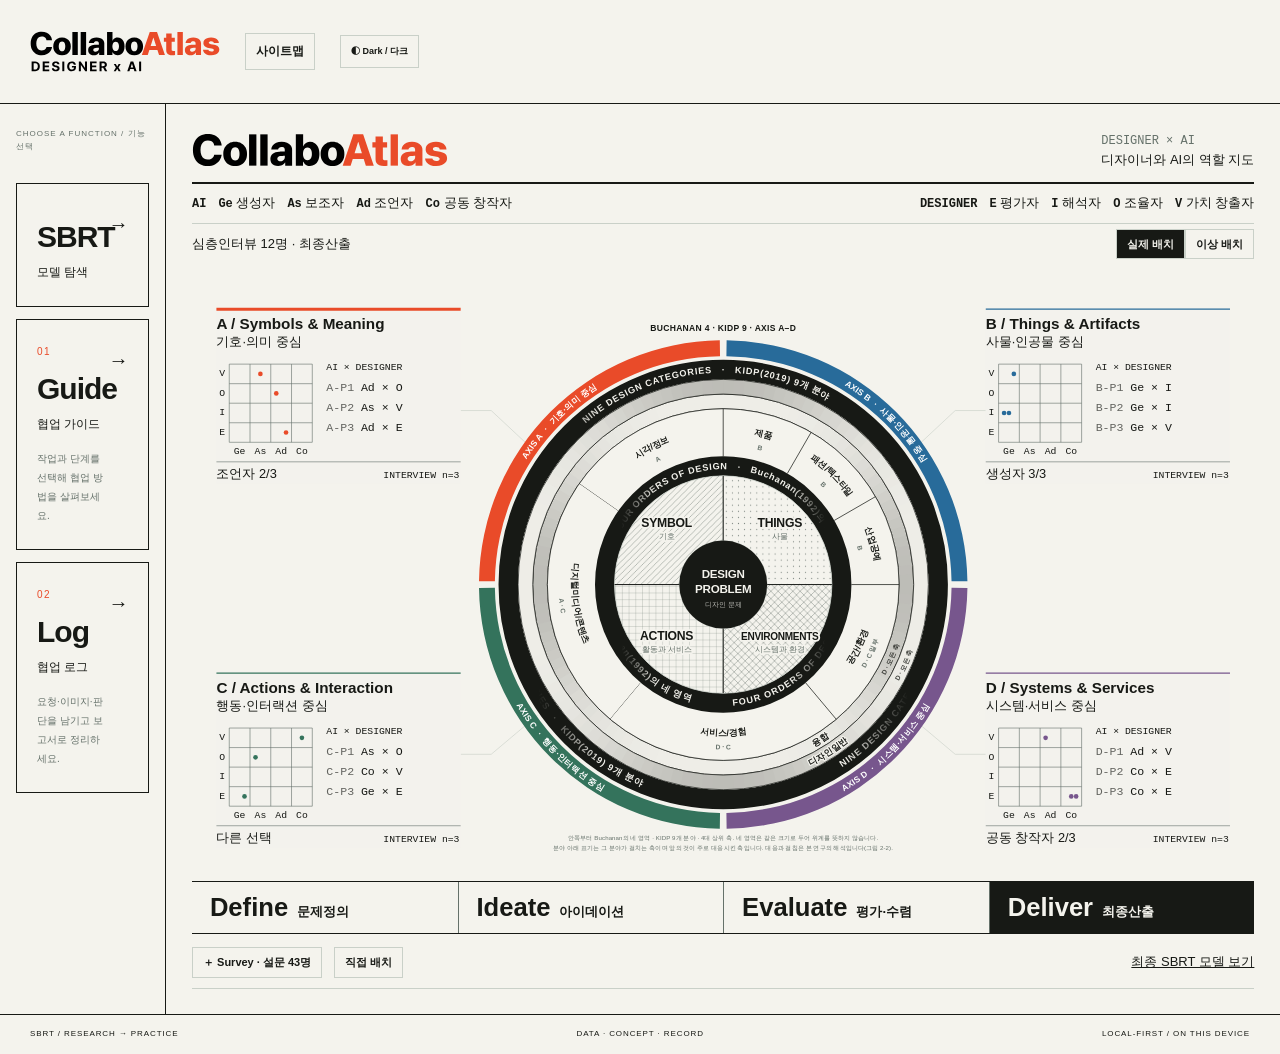
==== commit 1d11fc13: "첫 화면 모션: 포커스, 칩이 미끄러지는 단계 전환, 첫 진입 연출, 전시 대기 모드(?kiosk) 모두 js/motion.js 한 파일에 모음(기존 렌더링 위에 얹는 방식, 이 " ====
--- a/index.html
+++ b/index.html
@@ -1 +1 @@
-<!doctype html><html lang="ko"><head><!-- standalone-assets --><meta charset="utf-8"><meta name="viewport" content="width=device-width,initial-scale=1"><meta name="theme-color" content="#FAFAF6"><title>CollaboAtlas — 디자이너와 AI의 협업 지도</title><meta name="description" content="분야, 단계, 역할과 판단을 연결하는 SBRT 연구 아틀라스와 협업 기록 도구"><script src="js/theme.js"></script><link rel="stylesheet" href="css/atlas.css"></head><body><header><a href="#atlas" class="brand" aria-label="CollaboAtlas 전체 지도"><img class="custom-logo logo-light" src="assets/wordmark/CollaboAtlas_custom_header_light.svg" alt="CollaboAtlas — DESIGNER × AI"><img class="custom-logo logo-dark" src="assets/wordmark/CollaboAtlas_custom_header_dark.svg" alt="CollaboAtlas — DESIGNER × AI"></a><span class="header-context">ANATOMY OF<br>DESIGN COLLABORATION</span><div class="field-switch"><small>REFERENCE DOMAIN / 참고 분야</small><div id="field-switch"></div></div><button id="sitemap-open" type="button" aria-haspopup="dialog" aria-controls="sitemap-panel">사이트맵</button><button id="theme-toggle" type="button" aria-label="다크 모드로 전환" aria-pressed="false">◐ Dark / 다크</button></header><div class="app-shell"><aside><nav id="app-modes" aria-label="두 핵심 기능"></nav><div class="index-caption">INDEX / READ · EXPLORE · RECORD</div><nav id="navigation"></nav><div class="sidebar-note"><i></i>관계는 고정되지 않는다.<br>역할과 판단을 함께 읽는다.<small>SURVEY n=43 / INTERVIEWS n=12</small></div></aside><main id="main" tabindex="-1"><p class="loading">Loading the atlas / 연구 지도를 불러오는 중입니다.</p></main></div><footer><span>SBRT / RESEARCH → PRACTICE</span><span>DATA · CONCEPT · RECORD</span><span>LOCAL-FIRST / ON THIS DEVICE</span></footer><div id="toast" role="status" aria-live="polite"></div><dialog id="confirm-dialog" aria-labelledby="confirm-title"><h2 id="confirm-title"></h2><p id="confirm-body"></p><div class="button-row"><button id="confirm-cancel">Cancel / 취소</button><button id="confirm-apply" class="danger">확인한 범위 삭제</button></div></dialog><section id="report" hidden></section><input id="backup-input" type="file" accept="application/json,.json" hidden><script src="js/data.js"></script><script src="js/map07-data.js"></script><script src="js/storage.js"></script><script src="js/graphics.js"></script><script src="js/map07-graphics.js"></script><script src="js/app.js"></script><script src="js/compact.js"></script><script src="js/structure.js"></script><script src="js/inline-guide.js"></script><script src="js/map07-ui.js"></script><script src="js/exhibition.js"></script><script src="js/model-entry.js"></script><aside id="map-tip-card" role="status" hidden><b></b><p></p><small></small></aside><script src="js/map-tooltips.js"></script><dialog id="sitemap-panel" aria-labelledby="sitemap-title"><div class="sm-head"><h2 id="sitemap-title">Site map · 사이트맵</h2><form method="dialog"><button aria-label="사이트맵 닫기">닫기 ×</button></form></div><nav aria-label="전체 화면"></nav></dialog><script src="js/sitemap.js"></script></body></html>
+<!doctype html><html lang="ko"><head><!-- standalone-assets --><meta charset="utf-8"><meta name="viewport" content="width=device-width,initial-scale=1"><meta name="theme-color" content="#FAFAF6"><title>CollaboAtlas — 디자이너와 AI의 협업 지도</title><meta name="description" content="분야, 단계, 역할과 판단을 연결하는 SBRT 연구 아틀라스와 협업 기록 도구"><script src="js/theme.js"></script><link rel="stylesheet" href="css/atlas.css"></head><body><header><a href="#atlas" class="brand" aria-label="CollaboAtlas 전체 지도"><img class="custom-logo logo-light" src="assets/wordmark/CollaboAtlas_custom_header_light.svg" alt="CollaboAtlas — DESIGNER × AI"><img class="custom-logo logo-dark" src="assets/wordmark/CollaboAtlas_custom_header_dark.svg" alt="CollaboAtlas — DESIGNER × AI"></a><span class="header-context">ANATOMY OF<br>DESIGN COLLABORATION</span><div class="field-switch"><small>REFERENCE DOMAIN / 참고 분야</small><div id="field-switch"></div></div><button id="sitemap-open" type="button" aria-haspopup="dialog" aria-controls="sitemap-panel">사이트맵</button><button id="theme-toggle" type="button" aria-label="다크 모드로 전환" aria-pressed="false">◐ Dark / 다크</button></header><div class="app-shell"><aside><nav id="app-modes" aria-label="두 핵심 기능"></nav><div class="index-caption">INDEX / READ · EXPLORE · RECORD</div><nav id="navigation"></nav><div class="sidebar-note"><i></i>관계는 고정되지 않는다.<br>역할과 판단을 함께 읽는다.<small>SURVEY n=43 / INTERVIEWS n=12</small></div></aside><main id="main" tabindex="-1"><p class="loading">Loading the atlas / 연구 지도를 불러오는 중입니다.</p></main></div><footer><span>SBRT / RESEARCH → PRACTICE</span><span>DATA · CONCEPT · RECORD</span><span>LOCAL-FIRST / ON THIS DEVICE</span></footer><div id="toast" role="status" aria-live="polite"></div><dialog id="confirm-dialog" aria-labelledby="confirm-title"><h2 id="confirm-title"></h2><p id="confirm-body"></p><div class="button-row"><button id="confirm-cancel">Cancel / 취소</button><button id="confirm-apply" class="danger">확인한 범위 삭제</button></div></dialog><section id="report" hidden></section><input id="backup-input" type="file" accept="application/json,.json" hidden><script src="js/data.js"></script><script src="js/map07-data.js"></script><script src="js/storage.js"></script><script src="js/graphics.js"></script><script src="js/map07-graphics.js"></script><script src="js/app.js"></script><script src="js/compact.js"></script><script src="js/structure.js"></script><script src="js/inline-guide.js"></script><script src="js/map07-ui.js"></script><script src="js/exhibition.js"></script><script src="js/model-entry.js"></script><aside id="map-tip-card" role="status" hidden><b></b><p></p><small></small></aside><script src="js/map-tooltips.js"></script><dialog id="sitemap-panel" aria-labelledby="sitemap-title"><div class="sm-head"><h2 id="sitemap-title">Site map · 사이트맵</h2><form method="dialog"><button aria-label="사이트맵 닫기">닫기 ×</button></form></div><nav aria-label="전체 화면"></nav></dialog><script src="js/sitemap.js"></script><script src="js/motion.js"></script></body></html>
--- a/css/atlas.css
+++ b/css/atlas.css
@@ -461,4 +461,29 @@
 
 #sitemap-open{font-size:12px;padding:7px 10px;white-space:nowrap}#sitemap-panel{color:var(--ink);background:var(--paper);width:min(460px,94vw);border:1px solid var(--ink);padding:20px;max-height:80vh;overflow:auto}#sitemap-panel::backdrop{background:#1117}.sm-head{display:flex;align-items:center;justify-content:space-between;gap:10px}.sm-head h2{font-size:20px;margin:0}#sitemap-panel nav section{display:grid;grid-template-columns:85px 1fr;border-top:1px solid var(--line);padding:7px 0;align-items:baseline}#sitemap-panel nav h3{grid-column:1;grid-row:1/3;margin:6px 0;font-size:14px}#sitemap-panel nav a{grid-column:2;display:flex;align-items:center;justify-content:space-between;text-decoration:none;padding:6px 8px}#sitemap-panel a[aria-current=page]{background:var(--ink);color:var(--paper)}#sitemap-panel a:hover{text-decoration:underline}#sitemap-panel small{font-size:10px}
 
-.guide-state{display:grid;padding-block:10px;gap:2px}.guide-state b:not(:first-child){margin-top:14px}.embedded-roles,.integrated-source{border-top:1px solid var(--line);padding:12px 0}.embedded-roles>small{color:var(--muted)}.inline-role-detail,.integrated-source details{margin:8px 0}.inline-role-detail summary,.integrated-source summary{cursor:pointer;font-weight:650;padding:5px 0}.inline-role-detail img{display:block;width:min(100%,310px);height:150px;object-fit:contain}.integrated-source>summary{font-size:18px}.integrated-source p{max-width:75ch}+.guide-state{display:grid;padding-block:10px;gap:2px}.guide-state b:not(:first-child){margin-top:14px}.embedded-roles,.integrated-source{border-top:1px solid var(--line);padding:12px 0}.embedded-roles>small{color:var(--muted)}.inline-role-detail,.integrated-source details{margin:8px 0}.inline-role-detail summary,.integrated-source summary{cursor:pointer;font-weight:650;padding:5px 0}.inline-role-detail img{display:block;width:min(100%,310px);height:150px;object-fit:contain}.integrated-source>summary{font-size:18px}.integrated-source p{max-width:75ch}
+/* SBRT 결론 문장 */
+.ex-conclusion{font-size:clamp(22px,2.3vw,32px);font-weight:800;line-height:1.35;letter-spacing:-.02em;margin:18px 0 12px;max-width:30em}
+.ex-cite{color:var(--muted);font-size:12px;margin-left:8px}
+
+/* 롤오버 설명: 유리 카드(기본) — 원 바깥에 뜨고 커서와 선으로 이어짐 */
+.m07c-tip{display:none}
+#map-tip-card{background:color-mix(in srgb,var(--paper) 74%,transparent);color:var(--ink);-webkit-backdrop-filter:blur(14px) saturate(1.15);backdrop-filter:blur(14px) saturate(1.15);border:1px solid color-mix(in srgb,var(--ink) 14%,transparent);border-left:3px solid var(--tone,var(--ink));box-shadow:0 10px 30px -12px #0003;padding:12px 16px 12px 14px;max-width:min(290px,80vw);opacity:0;transform:translateY(4px);transition:opacity .18s ease,transform .18s ease,left .12s ease-out,top .12s ease-out}
+#map-tip-card.in{opacity:1;transform:none}
+#map-tip-card b{font-size:15px;letter-spacing:-.01em}
+#map-tip-card p{margin:6px 0 6px;font-size:13px;line-height:1.5}
+#map-tip-card small{color:var(--muted);opacity:1;font-size:11px}
+#map-tip-line{position:fixed;z-index:9999;height:0;border-top:1.2px dashed color-mix(in srgb,var(--ink) 70%,transparent);transform-origin:0 0;pointer-events:none}
+#map-tip-line[hidden]{display:none}
+@media(prefers-reduced-motion:reduce){#map-tip-card{transition:none}}
+
+/* 모션 (js/motion.js) */
+.exhibition-plate .m07c-axis,.exhibition-plate .order-region,.exhibition-plate .m07c-kidp,.exhibition-plate .field-inset{transition:opacity .35s ease}
+.exhibition-plate .dim{opacity:.22}
+.exhibition-plate .order-region.dim{opacity:.3}
+.ex-stages.has-ind{position:relative}
+.ex-stages .ex-stage-ind{position:absolute;top:0;bottom:0;z-index:0;pointer-events:none}
+.ex-stages.has-ind>button{position:relative;z-index:1}
+.ex-stages.has-ind>button[aria-pressed="true"]{background:transparent!important}
+#kiosk-badge{position:fixed;left:50%;bottom:18px;transform:translateX(-50%);z-index:9000;font:600 12px/1 Arial,sans-serif;letter-spacing:.06em;padding:8px 14px;background:color-mix(in srgb,var(--paper) 80%,transparent);backdrop-filter:blur(10px);border:1px solid color-mix(in srgb,var(--ink) 20%,transparent);color:var(--ink)}
+#kiosk-badge[hidden]{display:none}
